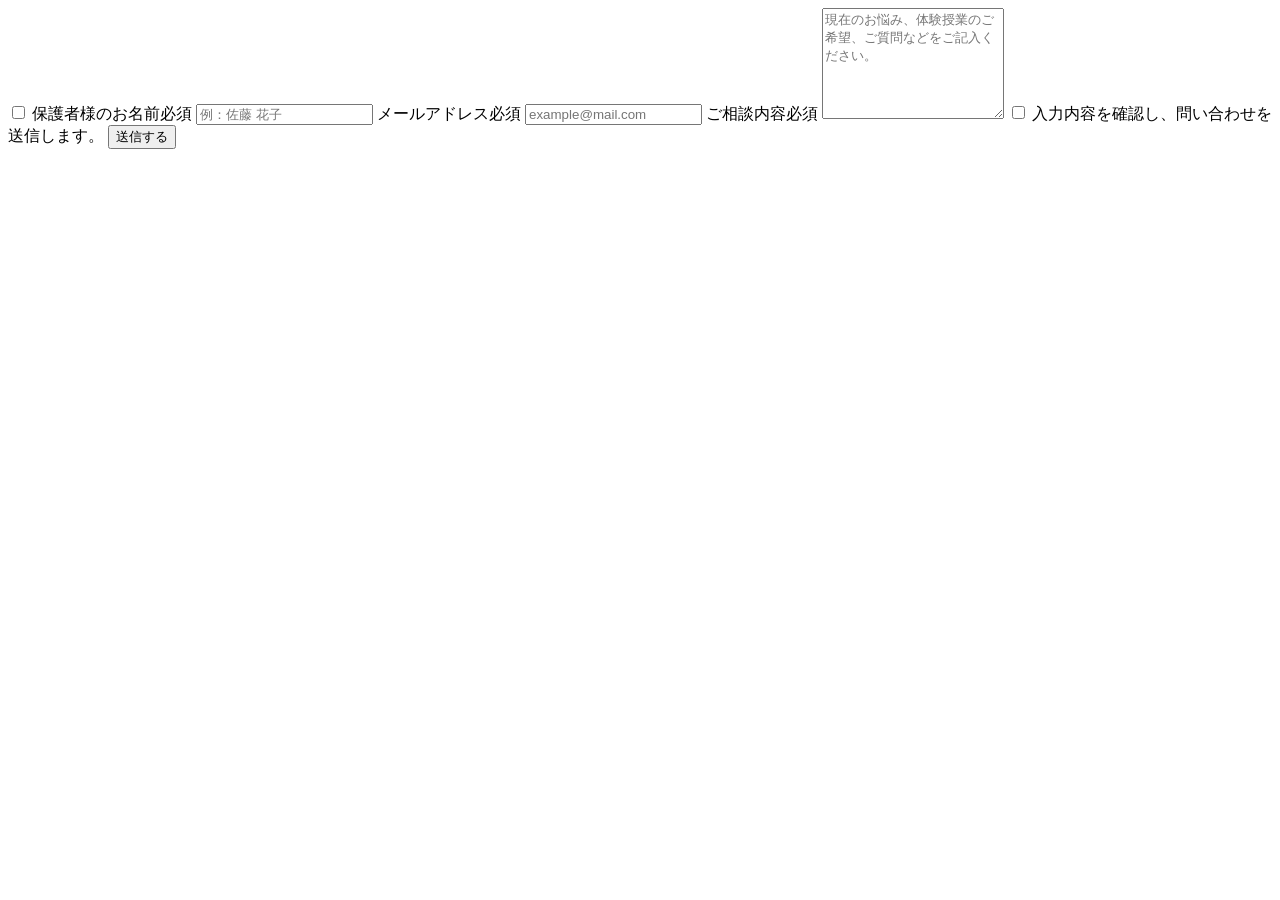
==== index.html @ a1b74bed "Add files via upload" ====
<!DOCTYPE html>
<html lang="ja">
<head>
  <meta charset="UTF-8">
  <meta name="viewport" content="width=device-width, initial-scale=1.0, viewport-fit=cover">
  <title>フォーム修正版</title>
</head>
<body>

<form id="contact-form"
      class="contact-form"
      action="https://api.web3forms.com/submit"
      method="POST"
      accept-charset="UTF-8">

  <input type="hidden"
         name="access_key"
         value="73016413-8241-427d-9954-6d50a6bc8e5d">

  <input type="hidden"
         name="subject"
         value="【佐々木家庭教師塾HP】お問い合わせがありました">

  <input type="hidden"
         name="from_name"
         value="佐々木家庭教師塾HP">

  <input type="hidden"
         name="redirect"
         value="https://chugakujuken-sasaki.github.io/thanks.html">

  <input type="checkbox"
         name="botcheck"
         class="hp-field"
         tabindex="-1"
         autocomplete="off"
         aria-hidden="true">

  <label>
    保護者様のお名前<span>必須</span>
    <input type="text"
           name="name"
           required
           autocomplete="name"
           placeholder="例：佐藤 花子">
  </label>

  <label>
    メールアドレス<span>必須</span>
    <input type="email"
           name="email"
           required
           autocomplete="email"
           placeholder="example@mail.com">
  </label>

  <label>
    ご相談内容<span>必須</span>
    <textarea name="message"
              required
              rows="7"
              placeholder="現在のお悩み、体験授業のご希望、ご質問などをご記入ください。"></textarea>
  </label>

  <label class="check">
    <input type="checkbox" required>
    入力内容を確認し、問い合わせを送信します。
  </label>

  <button type="submit" class="button button-primary">
    送信する
  </button>

  <p id="form-result"
     class="form-status"
     hidden
     aria-live="polite"></p>

</form>

</body>
</html>
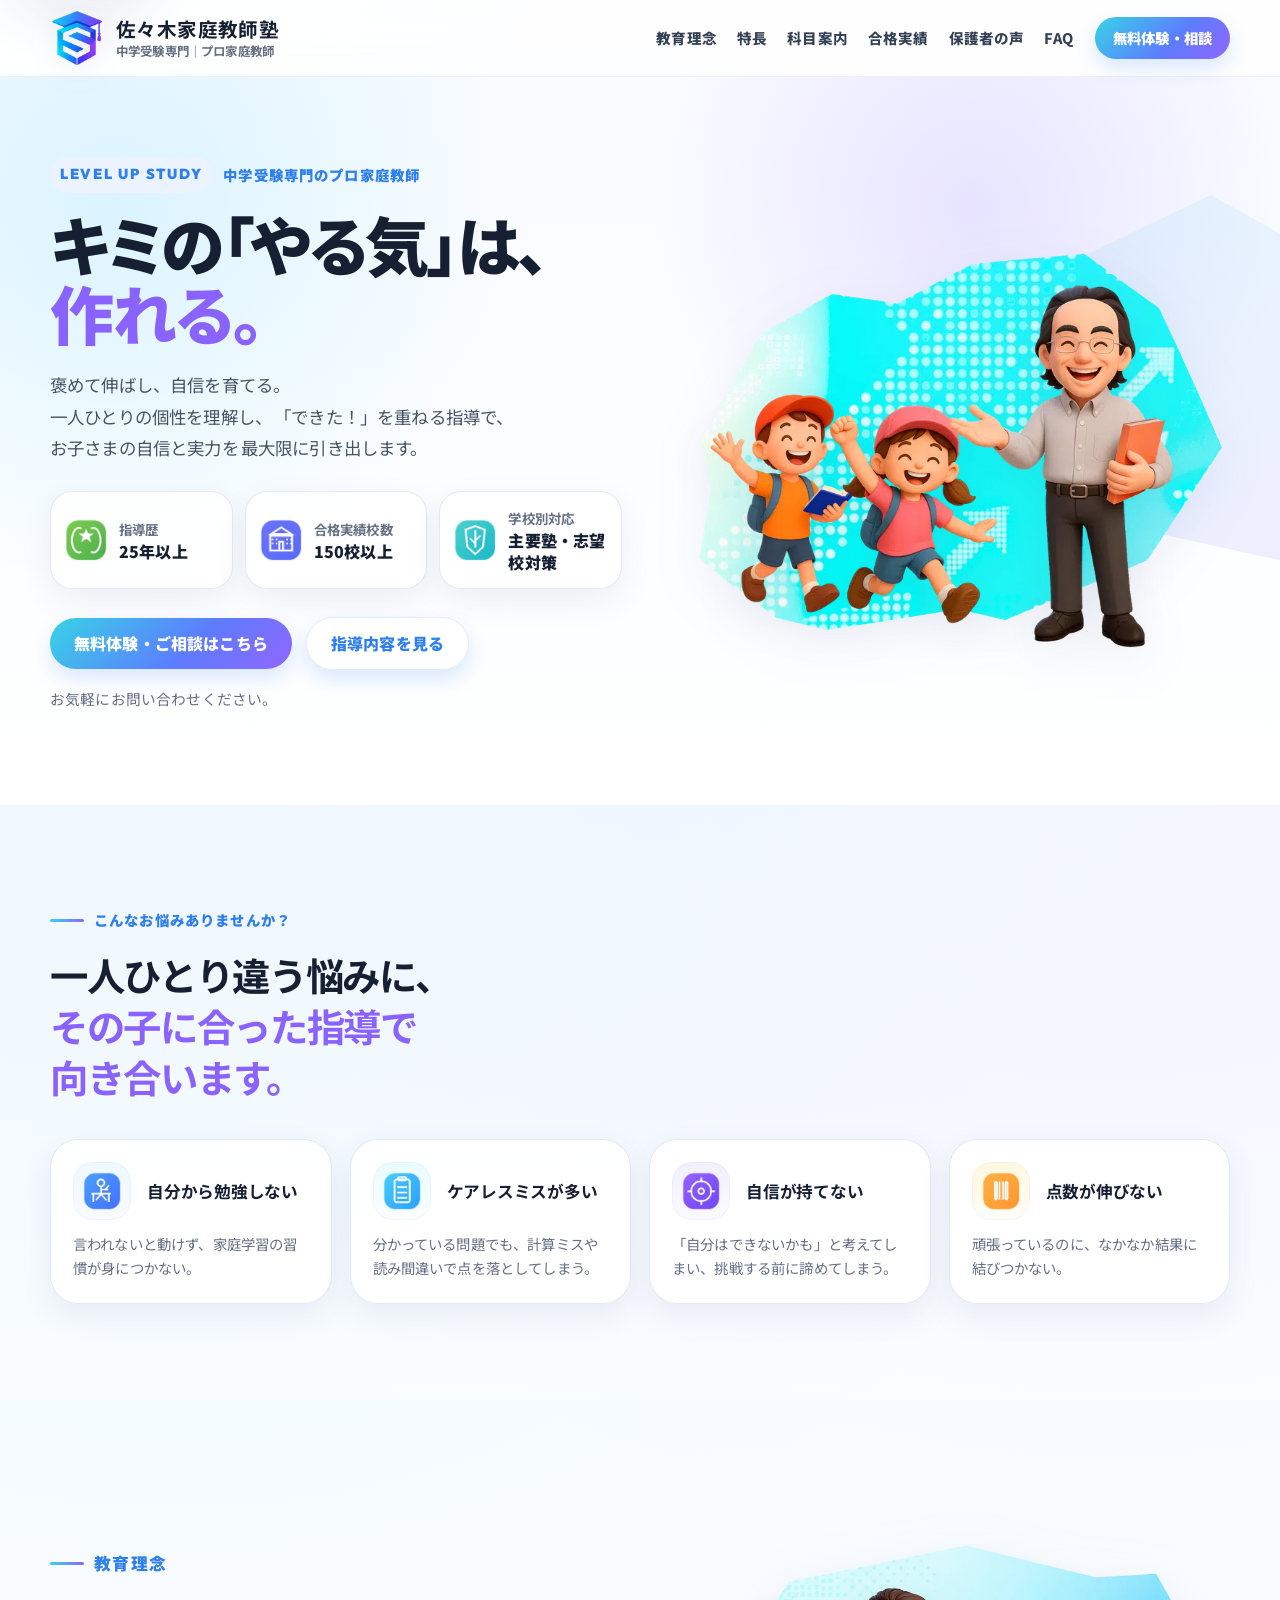
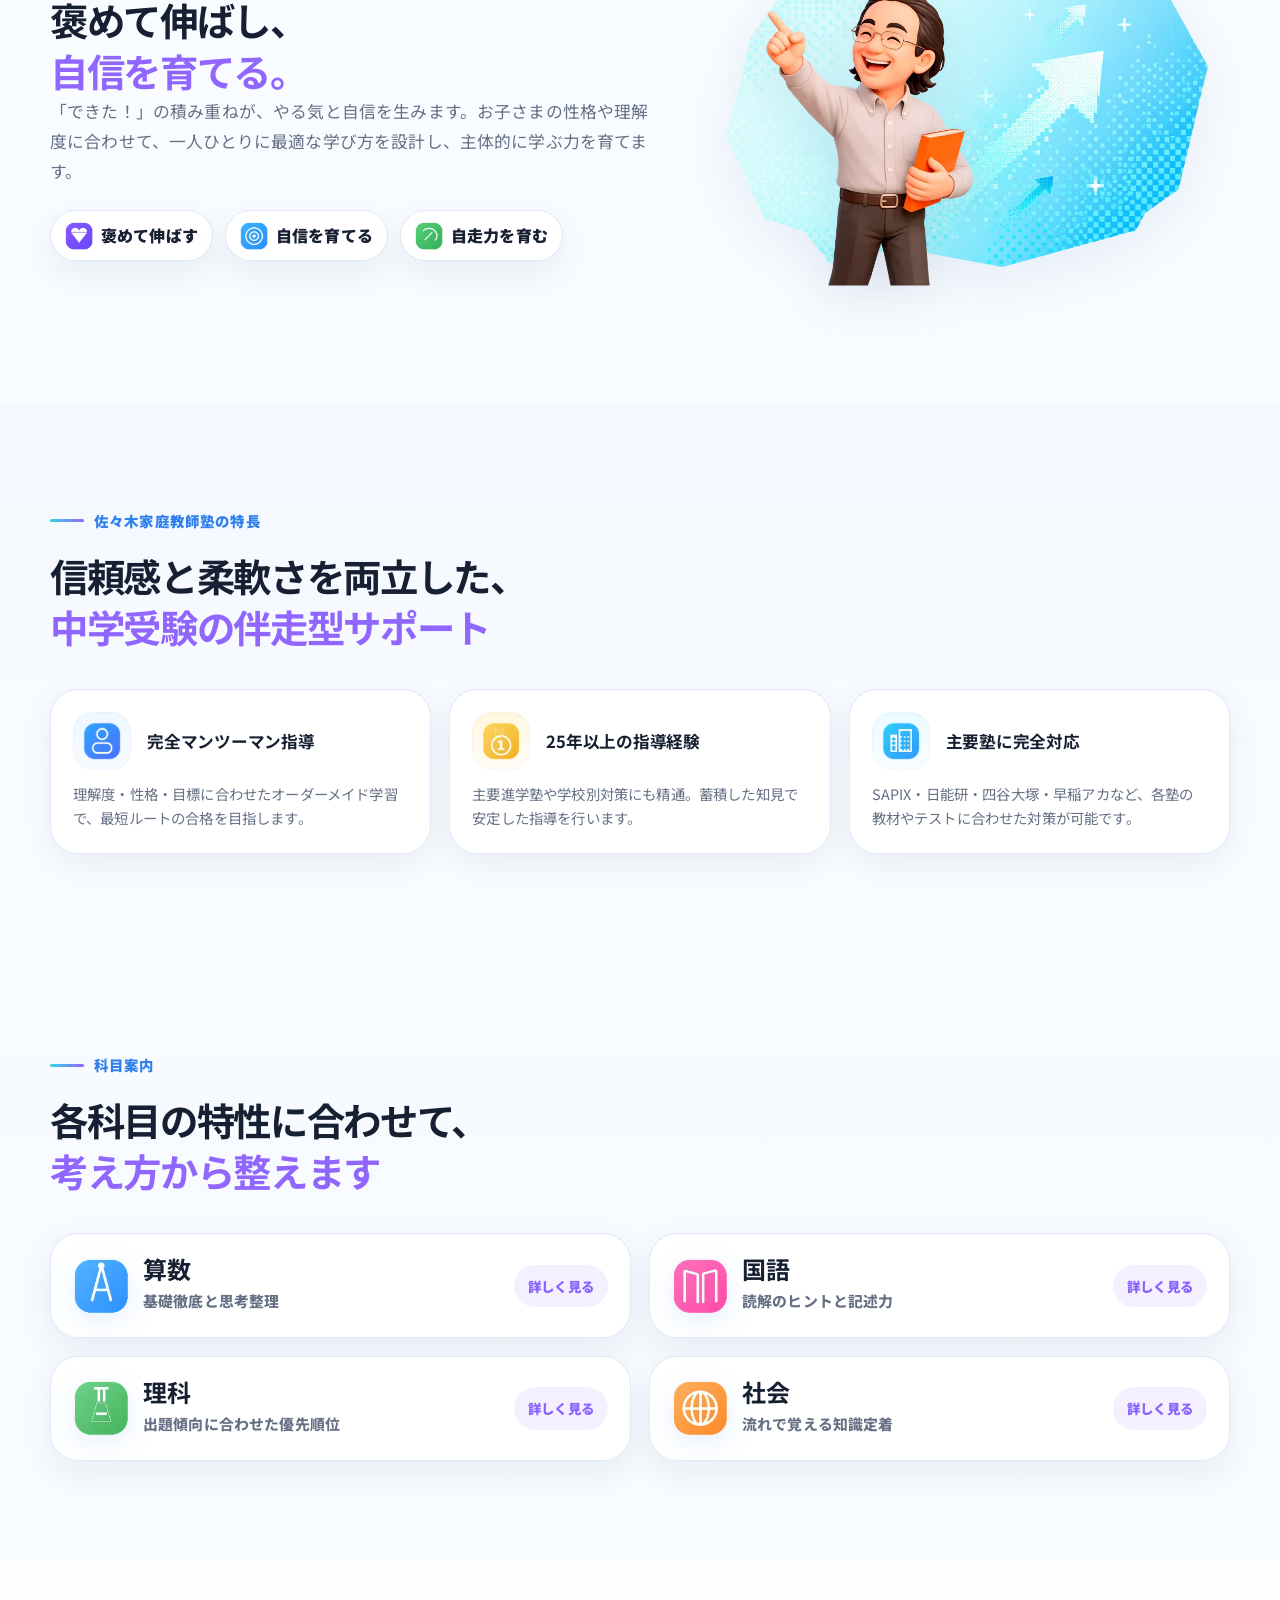
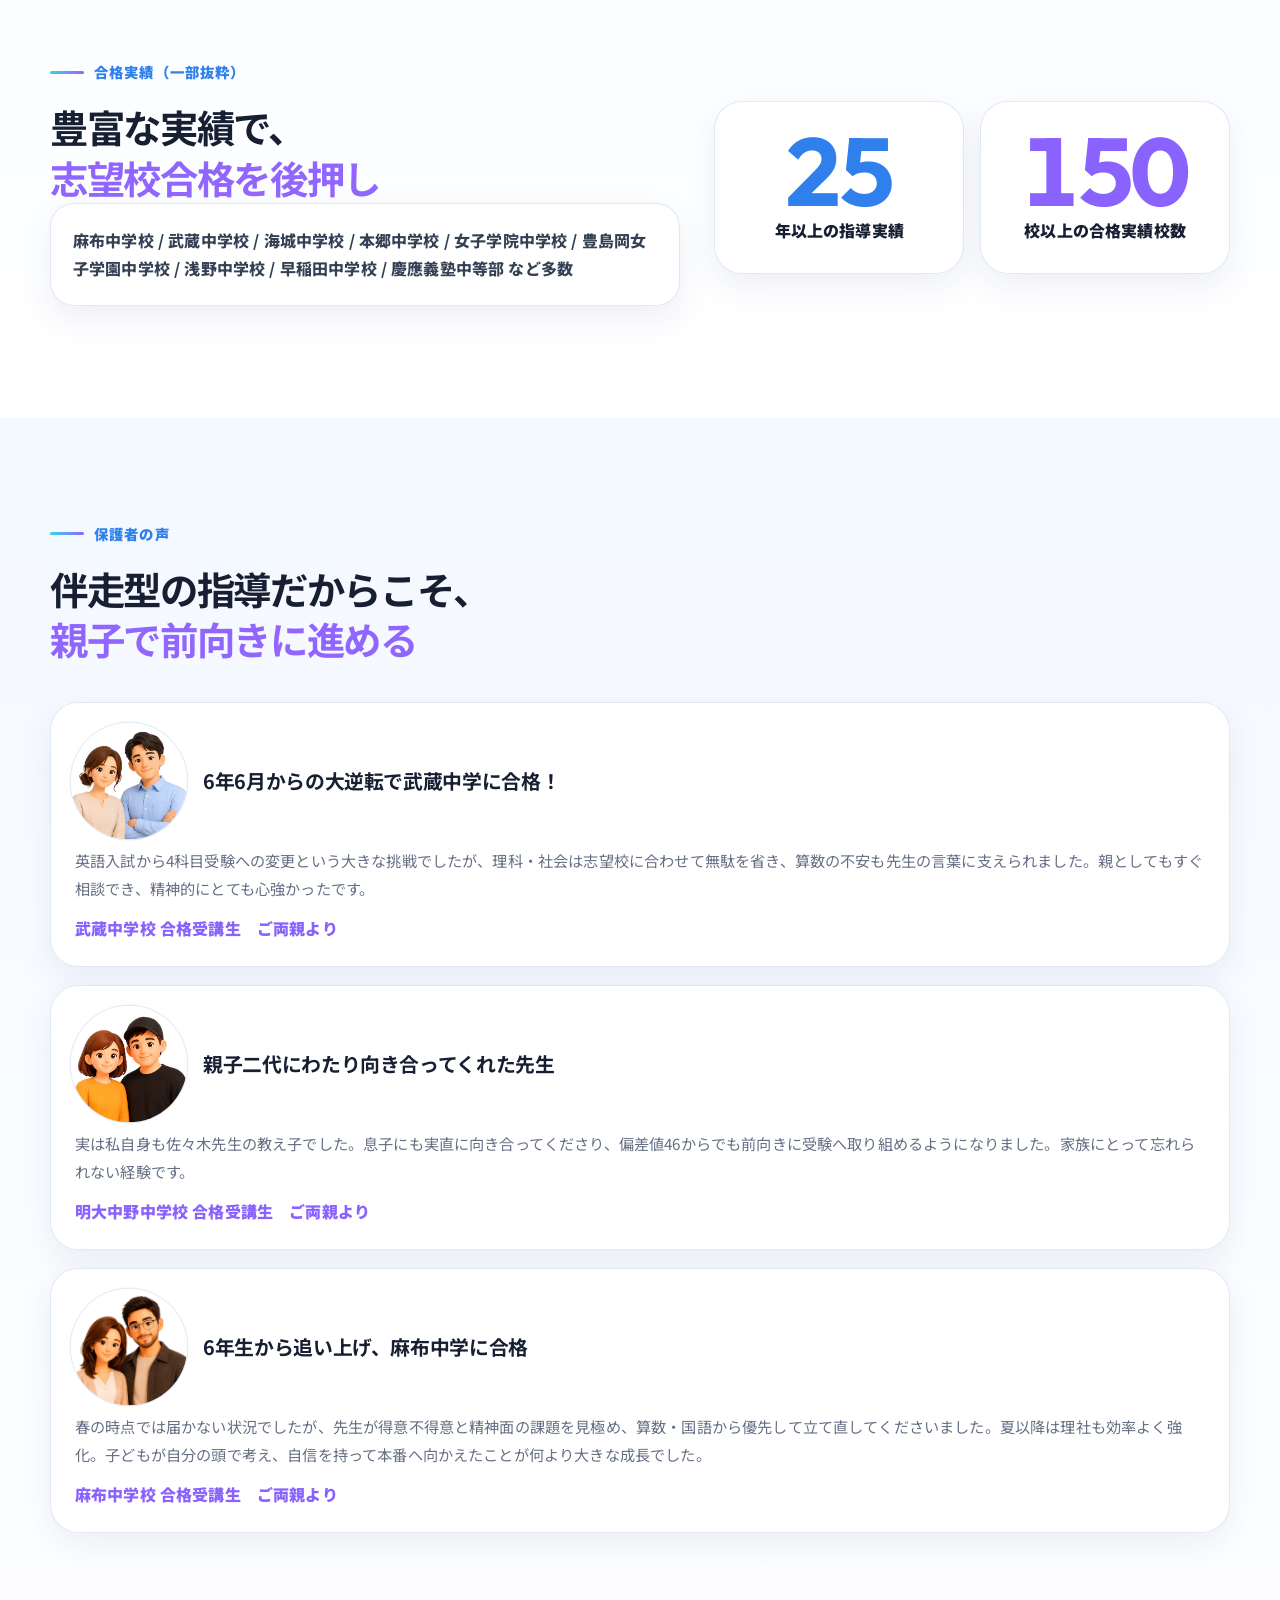
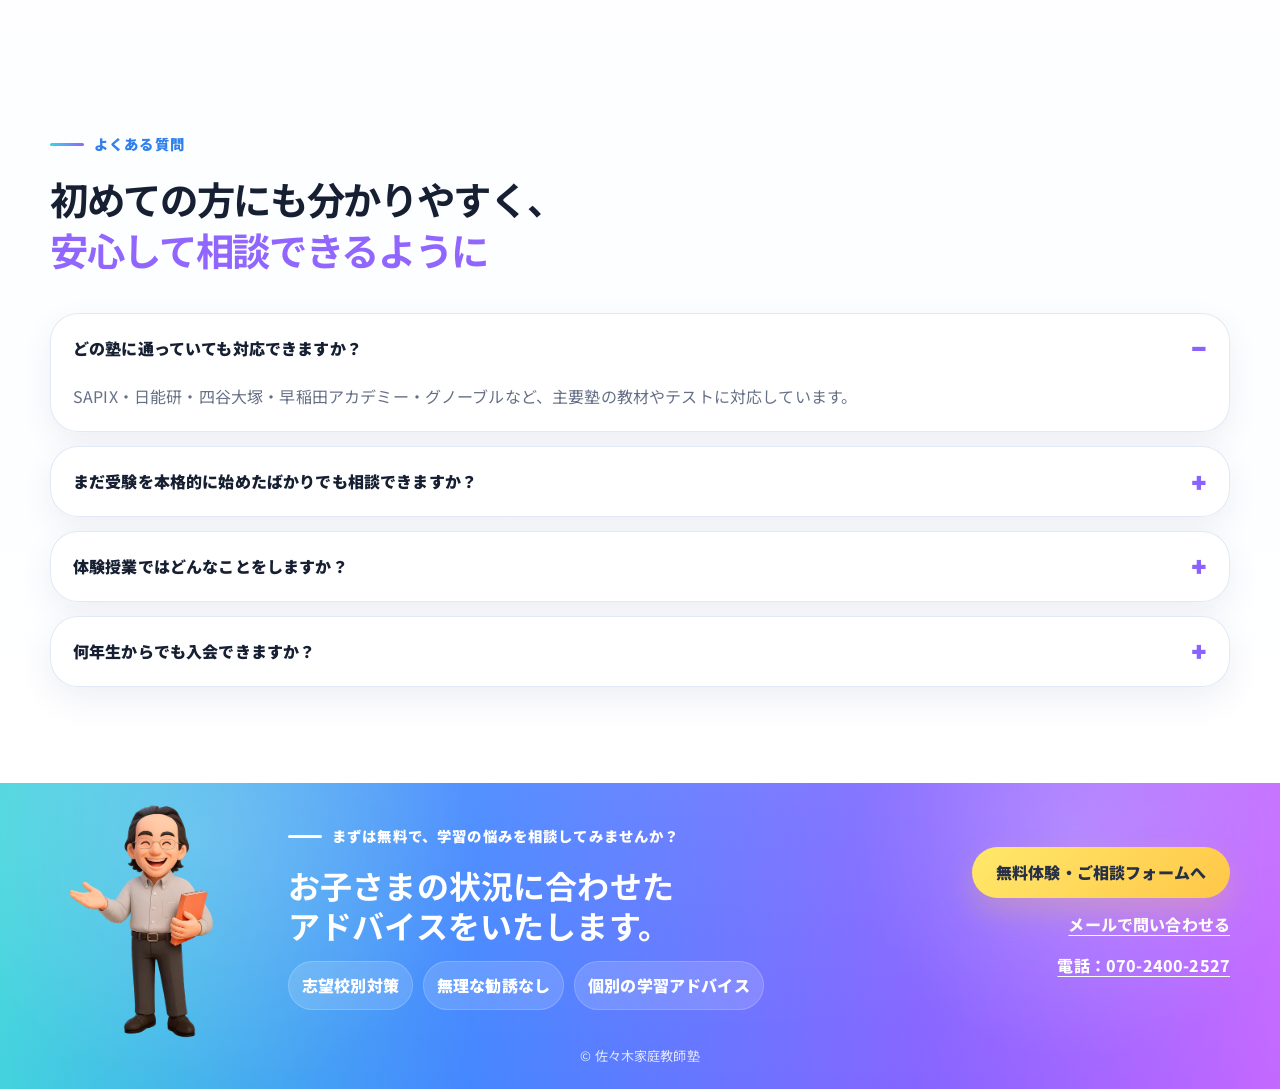
==== commit 322bd5bd: "Add files via upload" ====
--- a/index.html
+++ b/index.html
@@ -3,80 +3,195 @@
 <head>
   <meta charset="UTF-8">
   <meta name="viewport" content="width=device-width, initial-scale=1.0, viewport-fit=cover">
-  <title>フォーム修正版</title>
+  <title>佐々木家庭教師塾｜中学受験専門のプロ家庭教師</title>
+  <meta name="description" content="褒めて伸ばし、自信を育てる。中学受験専門のプロ家庭教師・佐々木家庭教師塾。SAPIX・日能研・四谷大塚・早稲アカなど主要塾に対応し、志望校合格まで伴走します。">
+  <meta name="format-detection" content="telephone=no">
+  <meta property="og:type" content="website">
+  <meta property="og:title" content="佐々木家庭教師塾｜中学受験専門のプロ家庭教師">
+  <meta property="og:description" content="褒めて伸ばし、自信を育てる。中学受験の悩みに、一人ひとりに合った指導で向き合います。">
+  <meta property="og:image" content="images/hero-people.webp">
+  <meta name="theme-color" content="#f7fbff">
+  <link rel="preconnect" href="https://fonts.googleapis.com">
+  <link rel="preconnect" href="https://fonts.gstatic.com" crossorigin>
+  <link href="https://fonts.googleapis.com/css2?family=Noto+Sans+JP:wght@400;500;700;800;900&family=Outfit:wght@500;600;700;800;900&display=swap" rel="stylesheet">
+  <link rel="icon" href="images/favicon.webp" type="image/png">
+  <link rel="apple-touch-icon" href="images/favicon.webp">
+  <link rel="stylesheet" href="css/style.css">
+  <link rel="stylesheet" href="css/contact.css">
+  <script type="application/ld+json">
+  {
+    "@context":"https://schema.org",
+    "@type":"EducationalOrganization",
+    "name":"佐々木家庭教師塾",
+    "description":"中学受験専門のプロ家庭教師。褒めて伸ばし、自信を育てる伴走型指導。",
+    "url":"https://chugakujuken-sasaki.github.io/",
+    "email":"hisaosasaki0427@gmail.com",
+    "telephone":"070-2400-2527",
+    "areaServed":"日本",
+    "educationalCredentialAwarded":"中学受験対策"
+  }
+  </script>
 </head>
 <body>
+  <a class="skip-link" href="#main">本文へスキップ</a>
+  <header class="site-header" data-header>
+    <div class="container header-inner">
+      <a href="#top" class="brand" aria-label="佐々木家庭教師塾 トップへ戻る">
+        <img src="images/logo-sasaki.webp" alt="" class="brand-mark" width="48" height="48">
+        <span class="brand-text"><strong>佐々木家庭教師塾</strong><small>中学受験専門｜プロ家庭教師</small></span>
+      </a>
+      <nav class="pc-nav" aria-label="主要メニュー">
+        <a href="#philosophy">教育理念</a><a href="#strengths">特長</a><a href="#subjects">科目案内</a><a href="#achievements">合格実績</a><a href="#voice">保護者の声</a><a href="#faq">FAQ</a>
+      </nav>
+      <a href="#" class="header-cta button button-small js-open-contact">無料体験・相談</a>
+      <button class="menu-toggle" aria-label="メニューを開く" aria-expanded="false" aria-controls="mobile-nav"><span></span><span></span><span></span></button>
+    </div>
+    <nav id="mobile-nav" class="mobile-nav" aria-label="モバイルメニュー">
+      <a href="#philosophy">教育理念</a><a href="#strengths">指導の特長</a><a href="#subjects">科目案内</a><a href="#achievements">合格実績</a><a href="#voice">保護者の声</a><a href="#faq">よくある質問</a><a href="#" class="mobile-cta js-open-contact">無料体験・ご相談</a>
+    </nav>
+  </header>
 
-<form id="contact-form"
-      class="contact-form"
-      action="https://api.web3forms.com/submit"
-      method="POST"
-      accept-charset="UTF-8">
+  <main id="main">
+    <section id="top" class="hero section" aria-labelledby="hero-title">
+      <div class="hero-bg-shape" aria-hidden="true"></div>
 
-  <input type="hidden"
-         name="access_key"
-         value="73016413-8241-427d-9954-6d50a6bc8e5d">
+      <div class="container hero-grid">
+        <div class="hero-copy reveal">
+          <p class="eyebrow"><span>LEVEL UP STUDY</span> 中学受験専門のプロ家庭教師</p>
+          <h1 id="hero-title"><span class="hero-line">キミの<span class="hero-highlight">「やる気」</span>は、</span><br><em>作れる。</em></h1>
+          <p class="hero-lead"><span class="keep-line">褒めて伸ばし、自信を育てる。</span><br><span class="keep-line">一人ひとりの個性を理解し、</span><span class="keep-line">「できた！」を重ねる指導で、</span><span class="keep-line">お子さまの自信と実力を</span><span class="keep-line">最大限に引き出します。</span></p>
+          <div class="hero-visual hero-visual-mobile reveal delay-1" aria-hidden="true">
+            <div class="visual-stage visual-stage-hero"><img src="images/hero-visual-bg.webp" alt="" class="visual-bg hero-bg" decoding="async" fetchpriority="high"><img src="images/hero-people.webp" alt="" class="visual-people hero-people" decoding="async" fetchpriority="high"></div>
+          </div>
+          <div class="hero-stats" aria-label="主な実績">
+            <div class="stat-card"><img src="images/icons/hero-history.webp" alt="" class="stat-icon-image" decoding="async" loading="lazy"><div><strong>指導歴</strong><span>25年以上</span></div></div>
+            <div class="stat-card"><img src="images/icons/hero-schools.webp" alt="" class="stat-icon-image" decoding="async" loading="lazy"><div><strong>合格実績校数</strong><span>150校以上</span></div></div>
+            <div class="stat-card"><img src="images/icons/hero-guidance.webp" alt="" class="stat-icon-image" decoding="async" loading="lazy"><div><strong>学校別対応</strong><span>主要塾・志望校対策</span></div></div>
+          </div>
+          <div class="hero-actions">
+            <a href="#" class="button button-primary js-open-contact">無料体験・ご相談はこちら</a>
+            <a href="#subjects" class="button button-ghost">指導内容を見る</a>
+          </div>
+          <p class="action-note">お気軽にお問い合わせください。</p>
+        </div>
+        <div class="hero-visual hero-visual-desktop reveal delay-1">
+          <div class="visual-stage visual-stage-hero"><img src="images/hero-visual-bg.webp" alt="" class="visual-bg hero-bg" decoding="async" fetchpriority="high"><img src="images/hero-people.webp" alt="佐々木先生と生徒たち" class="visual-people hero-people" decoding="async" fetchpriority="high"></div>
+        </div>
+      </div>
+    </section>
 
-  <input type="hidden"
-         name="subject"
-         value="【佐々木家庭教師塾HP】お問い合わせがありました">
+    <section class="concerns section section-soft" aria-labelledby="concerns-title">
+      <div class="container reveal">
+        <div class="section-heading">
+          <p class="section-label">こんなお悩みありませんか？</p>
+          <h2 id="concerns-title">
+            <span class="keep-line">一人ひとり違う悩みに、</span><br>
+            <span class="accent-text">その子に合った指導で</span><br>
+            <span class="accent-text">向き合います。</span>
+          </h2>
+        </div>
+        <div class="concerns-grid">
+          <article class="mini-card"><div class="icon-wrap blue"><img class="icon-image" src="images/icons/concern-selfstudy.webp" alt="" decoding="async" loading="lazy"></div><h3>自分から勉強しない</h3><p>言われないと動けず、家庭学習の習慣が身につかない。</p></article>
+          <article class="mini-card"><div class="icon-wrap cyan"><img class="icon-image" src="images/icons/concern-careless.webp" alt="" decoding="async" loading="lazy"></div><h3>ケアレスミスが多い</h3><p>分かっている問題でも、計算ミスや読み間違いで点を落としてしまう。</p></article>
+          <article class="mini-card"><div class="icon-wrap purple"><img class="icon-image" src="images/icons/concern-confidence.webp" alt="" decoding="async" loading="lazy"></div><h3>自信が持てない</h3><p>「自分はできないかも」と考えてしまい、挑戦する前に諦めてしまう。</p></article>
+          <article class="mini-card"><div class="icon-wrap orange"><img class="icon-image" src="images/icons/concern-score.webp" alt="" decoding="async" loading="lazy"></div><h3>点数が伸びない</h3><p>頑張っているのに、なかなか結果に結びつかない。</p></article>
+        </div>
+      </div>
+    </section>
 
-  <input type="hidden"
-         name="from_name"
-         value="佐々木家庭教師塾HP">
+    <section id="philosophy" class="philosophy section" aria-labelledby="philosophy-title">
 
-  <input type="hidden"
-         name="redirect"
-         value="https://chugakujuken-sasaki.github.io/thanks.html">
+      <div class="container philosophy-grid">
+        <div class="philosophy-copy reveal">
+          <p class="section-label">教育理念</p>
+          <h2 id="philosophy-title">褒めて伸ばし、<br><span>自信を育てる。</span></h2>
+          <p>「できた！」の積み重ねが、やる気と自信を生みます。お子さまの性格や理解度に合わせて、一人ひとりに最適な学び方を設計し、主体的に学ぶ力を育てます。</p>
+          <div class="feature-pills"><span class="pill"><img class="pill-icon" src="images/icons/pill-praise.webp" alt="" decoding="async" loading="lazy">褒めて伸ばす</span><span class="pill"><img class="pill-icon" src="images/icons/pill-confidence.webp" alt="" decoding="async" loading="lazy">自信を育てる</span><span class="pill"><img class="pill-icon" src="images/icons/pill-selfdrive.webp" alt="" decoding="async" loading="lazy">自走力を育む</span></div>
+        </div>
+        <div class="philosophy-visual reveal delay-1"><div class="visual-stage visual-stage-philosophy"><img src="images/philosophy-bg.webp" alt="" class="visual-bg philosophy-bg" decoding="async" loading="lazy"><img src="images/philosophy-people.webp" alt="佐々木先生のイラスト" class="visual-people philosophy-people" decoding="async" loading="lazy"></div></div>
+      </div>
+    </section>
 
-  <input type="checkbox"
-         name="botcheck"
-         class="hp-field"
-         tabindex="-1"
-         autocomplete="off"
-         aria-hidden="true">
+    <section id="strengths" class="strengths section section-soft" aria-labelledby="strengths-title">
+      <div class="container reveal">
+        <div class="section-heading"><p class="section-label">佐々木家庭教師塾の特長</p><h2 id="strengths-title">信頼感と柔軟さを<br class="sp-br">両立した、<br><span>中学受験の伴走型サポート</span></h2></div>
+        <div class="strength-grid">
+          <article class="strength-card"><div class="icon-wrap blue"><img class="icon-image" src="images/icons/strength-onetoone.webp" alt="" decoding="async" loading="lazy"></div><h3>完全マンツーマン指導</h3><p>理解度・性格・目標に合わせたオーダーメイド学習で、最短ルートの合格を目指します。</p></article>
+          <article class="strength-card"><div class="icon-wrap gold"><img class="icon-image" src="images/icons/strength-experience.webp" alt="" decoding="async" loading="lazy"></div><h3>25年以上の指導経験</h3><p>主要進学塾や学校別対策にも精通。蓄積した知見で安定した指導を行います。</p></article>
+          <article class="strength-card"><div class="icon-wrap cyan"><img class="icon-image" src="images/icons/strength-juku.webp" alt="" decoding="async" loading="lazy"></div><h3>主要塾に完全対応</h3><p>SAPIX・日能研・四谷大塚・早稲アカなど、各塾の教材やテストに合わせた対策が可能です。</p></article>
+        </div>
+      </div>
+    </section>
 
-  <label>
-    保護者様のお名前<span>必須</span>
-    <input type="text"
-           name="name"
-           required
-           autocomplete="name"
-           placeholder="例：佐藤 花子">
-  </label>
+    <section id="subjects" class="subjects section" aria-labelledby="subjects-title">
+      <div class="container reveal">
+        <div class="section-heading"><p class="section-label">科目案内</p><h2 id="subjects-title">各科目の特性に合わせて、<br><span>考え方から整えます</span></h2></div>
+        <div class="subject-accordion-grid">
+          <details class="subject-detail subject-math"><summary><span class="subject-summary-main"><img class="subject-icon" src="images/icons/subject-math.webp" alt="" decoding="async" loading="lazy"><span><strong>算数</strong><em>基礎徹底と思考整理</em></span></span><span class="detail-button" data-closed="詳しく見る" data-open="閉じる"></span></summary><div class="subject-detail-body"><p>算数は「基礎の徹底と積み重ね」が合格への土台です。計算・図形・速さ・割合・規則性など、生徒ごとの抜けを見極め、理解しやすい考え方に整理して指導します。</p><ul><li>難問に急がず、まず基礎を確実に定着</li><li>公式暗記ではなく、何を問われているかを読み取る力を育成</li><li>5年生のうちに応用問題でつまずかない土台を作る</li><li>得意な生徒は先取りし、6年生で他科目に時間を回せる状態へ</li></ul></div></details>
+          <details class="subject-detail subject-japanese"><summary><span class="subject-summary-main"><img class="subject-icon" src="images/icons/subject-japanese.webp" alt="" decoding="async" loading="lazy"><span><strong>国語</strong><em>読解のヒントと記述力</em></span></span><span class="detail-button" data-closed="詳しく見る" data-open="閉じる"></span></summary><div class="subject-detail-body"><p>国語は志望校によって、記述・選択肢・論説文・物語文の比重が大きく異なります。読み取る順番や設問の狙いを整理し、生徒が“自力で読める”状態を目指します。</p><ul><li>文章を難しく感じる生徒には、読み方のヒントを段階的に提示</li><li>記述が苦手な生徒には、要点の取り方と書き方の型を反復</li><li>得意な生徒はヒントを減らし、より難しい問題へ挑戦</li><li>5年生のうちから志望校別の傾向を意識して学習</li></ul></div></details>
+          <details class="subject-detail subject-science"><summary><span class="subject-summary-main"><img class="subject-icon" src="images/icons/subject-science.webp" alt="" decoding="async" loading="lazy"><span><strong>理科</strong><em>出題傾向に合わせた優先順位</em></span></span><span class="detail-button" data-closed="詳しく見る" data-open="閉じる"></span></summary><div class="subject-detail-body"><p>理科は学校ごとの出題傾向が大きい科目です。植物・化学計算・物理・天体など、苦手になりやすい単元を見極め、優先順位をつけて効率よく仕上げます。</p><ul><li>基礎知識を定着させた上で、図表や実験問題に対応</li><li>物理・化学の計算問題も、手順を整理して反復</li><li>志望校の頻出単元から逆算して学習計画を調整</li></ul></div></details>
+          <details class="subject-detail subject-social"><summary><span class="subject-summary-main"><img class="subject-icon" src="images/icons/subject-social.webp" alt="" decoding="async" loading="lazy"><span><strong>社会</strong><em>流れで覚える知識定着</em></span></span><span class="detail-button" data-closed="詳しく見る" data-open="閉じる"></span></summary><div class="subject-detail-body"><p>社会は短期間でも伸ばしやすい一方、単なる暗記では安定しません。歴史・地理・公民を流れで理解し、資料や記述問題にも対応できる力を育てます。</p><ul><li>歴史は人物・出来事・原因と結果をつなげて理解</li><li>地理は地形・気候・産業・資料読み取りを重点的に整理</li><li>説明形式の記述は、型を身につけて安定した得点へ</li></ul></div></details>
+        </div>
+      </div>
+    </section>
 
-  <label>
-    メールアドレス<span>必須</span>
-    <input type="email"
-           name="email"
-           required
-           autocomplete="email"
-           placeholder="example@mail.com">
-  </label>
+    <section id="achievements" class="achievements section" aria-labelledby="achievements-title">
+      <div class="container reveal"><div class="achievement-wrap"><div class="achievement-copy"><p class="section-label">合格実績（一部抜粋）</p><h2 id="achievements-title">豊富な実績で、<br><span>志望校合格を後押し</span></h2><p class="school-list">麻布中学校 / 武蔵中学校 / 海城中学校 / 本郷中学校 / 女子学院中学校 / 豊島岡女子学園中学校 / 浅野中学校 / 早稲田中学校 / 慶應義塾中等部 など多数</p></div><div class="achievement-stats"><div class="big-stat"><strong data-counter="25">25</strong><span>年以上の指導実績</span></div><div class="big-stat accent"><strong data-counter="150">150</strong><span>校以上の合格実績校数</span></div></div></div></div>
+    </section>
 
-  <label>
-    ご相談内容<span>必須</span>
-    <textarea name="message"
-              required
-              rows="7"
-              placeholder="現在のお悩み、体験授業のご希望、ご質問などをご記入ください。"></textarea>
-  </label>
+    <section id="voice" class="testimonials section section-soft" aria-labelledby="voice-title">
+      <div class="container reveal">
+        <div class="section-heading"><p class="section-label">保護者の声</p><h2 id="voice-title">伴走型の指導だからこそ、<br><span>親子で前向きに進める</span></h2></div>
+        <div class="testimonial-list">
+          <article class="testimonial-card"><img src="images/sasaki_ryoushin-1.webp" alt="保護者コメントイメージ" class="testimonial-image" decoding="async" loading="lazy"><div class="testimonial-body"><h3>6年6月からの大逆転で<br class="sp-br">武蔵中学に合格！</h3><p>英語入試から4科目受験への変更という大きな挑戦でしたが、理科・社会は志望校に合わせて無駄を省き、算数の不安も先生の言葉に支えられました。親としてもすぐ相談でき、精神的にとても心強かったです。</p><span class="testimonial-label">武蔵中学校 合格受講生　ご両親より</span></div></article>
+          <article class="testimonial-card"><img src="images/sasaki_ryoushin-2.webp" alt="保護者コメントイメージ" class="testimonial-image" decoding="async" loading="lazy"><div class="testimonial-body"><h3>親子二代にわたり<br class="sp-br">向き合ってくれた先生</h3><p>実は私自身も佐々木先生の教え子でした。息子にも実直に向き合ってくださり、偏差値46からでも前向きに受験へ取り組めるようになりました。家族にとって忘れられない経験です。</p><span class="testimonial-label">明大中野中学校 合格受講生　ご両親より</span></div></article>
+          <article class="testimonial-card"><img src="images/sasaki_ryoushin-3.webp" alt="保護者コメントイメージ" class="testimonial-image" decoding="async" loading="lazy"><div class="testimonial-body"><h3>6年生から追い上げ、<br class="sp-br">麻布中学に合格</h3><p>春の時点では届かない状況でしたが、先生が得意不得意と精神面の課題を見極め、算数・国語から優先して立て直してくださいました。夏以降は理社も効率よく強化。子どもが自分の頭で考え、自信を持って本番へ向かえたことが何より大きな成長でした。</p><span class="testimonial-label">麻布中学校 合格受講生　ご両親より</span></div></article>
+        </div>
+      </div>
+    </section>
 
-  <label class="check">
-    <input type="checkbox" required>
-    入力内容を確認し、問い合わせを送信します。
-  </label>
+    <section id="faq" class="faq section" aria-labelledby="faq-title">
+      <div class="container reveal"><div class="section-heading"><p class="section-label">よくある質問</p><h2 id="faq-title">初めての方にも<br class="sp-br">分かりやすく、<br><span>安心して相談できるように</span></h2></div><div class="faq-list"><details open><summary>どの塾に通っていても対応できますか？</summary><p>SAPIX・日能研・四谷大塚・早稲田アカデミー・グノーブルなど、主要塾の教材やテストに対応しています。</p></details><details><summary>まだ受験を本格的に始めたばかりでも相談できますか？</summary><p>もちろんです。学年や現在地に合わせて、今必要なことから一緒に整理します。5年生以前のご相談も歓迎です。</p></details><details><summary>体験授業ではどんなことをしますか？</summary><p>現状のヒアリング、つまずきの確認、指導方針のご提案を行います。無理な勧誘は一切ありません。</p></details><details><summary>何年生からでも入会できますか？</summary><p>はい、何年生からでもご相談いただけます。4・5年生からの土台作りはもちろん、6年生からの志望校対策や苦手科目の立て直しも、お子さまの状況に合わせて対応します。</p></details></div></div>
+    </section>
+  </main>
 
-  <button type="submit" class="button button-primary">
-    送信する
-  </button>
+  <footer id="cta" class="cta-footer">
 
-  <p id="form-result"
-     class="form-status"
-     hidden
-     aria-live="polite"></p>
+    <div class="container cta-inner"><div class="cta-illustration" aria-hidden="true"><img src="images/sasaki_teacher-1.webp" alt="" decoding="async" loading="lazy"></div><div class="cta-copy"><p class="section-label white">まずは無料で、<br class="sp-br">学習の悩みを相談してみませんか？</p><h2>お子さまの状況に合わせた<br>アドバイスをいたします。</h2><div class="cta-tags"><span>志望校別対策</span><span>無理な勧誘なし</span><span>個別の学習アドバイス</span></div></div><div class="cta-actions"><a href="#" class="button button-yellow js-open-contact">無料体験・ご相談フォームへ</a><a href="mailto:hisaosasaki0427@gmail.com" class="text-link">メールで問い合わせる</a><a href="tel:07024002527" class="text-link">電話：070-2400-2527</a></div></div>
+    <p class="copyright">© 佐々木家庭教師塾</p>
+  </footer>
+  
 
-</form>
+  <div class="contact-modal" id="contact-modal" hidden aria-hidden="true">
+    <div class="contact-modal__backdrop js-close-contact"></div>
+    <div class="contact-modal__dialog" role="dialog" aria-modal="true" aria-labelledby="modal-form-title">
+      <button type="button" class="contact-modal__close js-close-contact" aria-label="閉じる">×</button>
+      <section class="form-card modal-form-card" aria-labelledby="modal-form-title">
+        <h2 id="modal-form-title">無料体験・ご相談</h2>
+        <form id="contact-form" class="contact-form" action="https://api.web3forms.com/submit" method="POST">
+          <input type="hidden" name="access_key" value="73016413-8241-427d-9954-6d50a6bc8e5d">
+          <input type="hidden" name="subject" value="【佐々木家庭教師塾HP】無料体験・ご相談フォームからのお問い合わせ">
+          <input type="hidden" name="from_name" value="佐々木家庭教師塾HP">
+          <input type="hidden" name="redirect" value="https://chugakujuken-sasaki.github.io/thanks.html">
+          <input type="checkbox" name="botcheck" class="hp-field" tabindex="-1" autocomplete="off" aria-hidden="true">
 
+          <label>保護者様のお名前<span>必須</span>
+            <input type="text" name="name" required autocomplete="name" placeholder="例：佐藤 花子">
+          </label>
+          <label>メールアドレス<span>必須</span>
+            <input type="email" name="email" required autocomplete="email" placeholder="example@mail.com">
+          </label>
+          <label>ご相談内容<span>必須</span>
+            <textarea name="message" required rows="7" placeholder="現在のお悩み、体験授業のご希望、ご質問などをご記入ください。"></textarea>
+          </label>
+          <label class="check"><input type="checkbox" required> 入力内容を確認し、問い合わせを送信します。</label>
+          <button type="submit" class="button button-primary">送信する</button>
+          <p id="form-result" class="form-status" hidden aria-live="polite"></p>
+        </form>
+      </section>
+    </div>
+  </div>
+
+  <script src="js/script.js"></script>
 </body>
 </html>
--- a/css/style.css
+++ b/css/style.css
@@ -0,0 +1,1447 @@
+:root{--bg:#fbfdff;--soft:#f2f7ff;--card:#fff;--text:#172033;--muted:#667085;--line:#e4ebf7;--blue:#2f80ed;--sky:#6ed7ff;--cyan:#22c7c9;--purple:#8a63ff;--orange:#ffb44d;--yellow:#ffe36d;--green:#46d39a;--shadow:0 20px 55px rgba(48,65,120,.12);--shadow-soft:0 12px 32px rgba(48,65,120,.08);--radius:28px;--container:1180px}*{box-sizing:border-box}html{scroll-behavior:smooth}body{margin:0;background:linear-gradient(180deg,#fbfdff 0%,#f7fbff 48%,#fff 100%);color:var(--text);font-family:"Noto Sans JP",system-ui,-apple-system,BlinkMacSystemFont,"Segoe UI",sans-serif;line-height:1.8;letter-spacing:.01em}img{max-width:100%;height:auto}a{color:inherit;text-decoration:none}p,h1,h2,h3{margin-top:0}p{color:var(--muted)}.container{width:min(calc(100% - 40px),var(--container));margin-inline:auto}.section{padding:96px 0;position:relative}.section-soft{background:linear-gradient(180deg,rgba(242,247,255,.72),rgba(255,255,255,.4))}.skip-link{position:absolute;left:12px;top:-60px;z-index:1000;background:#fff;padding:10px 14px;border-radius:12px;box-shadow:var(--shadow)}.skip-link:focus{top:12px}.site-header{position:sticky;top:0;z-index:100;background:rgba(255,255,255,.82);backdrop-filter:blur(18px);border-bottom:1px solid rgba(228,235,247,.75)}.header-inner{min-height:76px;display:flex;align-items:center;gap:22px}.brand{display:flex;align-items:center;gap:12px;min-width:245px}.brand-mark{width:48px;height:48px;filter:drop-shadow(0 8px 15px rgba(47,128,237,.16))}.brand-text{display:grid;line-height:1.25}.brand-text strong{font-size:1.22rem;letter-spacing:.02em}.brand-text small{margin-top:3px;color:var(--muted);font-size:.78rem;font-weight:700}.pc-nav{display:flex;align-items:center;gap:20px;margin-left:auto;color:#344054;font-size:.91rem;font-weight:800}.pc-nav a{position:relative;padding:8px 0}.pc-nav a:after{content:"";position:absolute;left:0;right:100%;bottom:2px;height:3px;border-radius:99px;background:linear-gradient(90deg,var(--blue),var(--purple));transition:right .25s ease}.pc-nav a:hover:after{right:0}.button{display:inline-flex;align-items:center;justify-content:center;gap:.5em;border:0;border-radius:999px;padding:15px 24px;background:linear-gradient(135deg,var(--blue),var(--purple));color:#fff;font-weight:900;box-shadow:0 14px 30px rgba(47,128,237,.25);transition:transform .2s ease,box-shadow .2s ease,filter .2s ease;cursor:pointer;line-height:1.35}.button:hover{transform:translateY(-2px);box-shadow:0 18px 38px rgba(47,128,237,.32);filter:saturate(1.08)}.button-small{padding:11px 18px;font-size:.9rem}.button-yellow{background:linear-gradient(135deg,#fff176,var(--yellow));color:#273047;box-shadow:0 14px 30px rgba(255,227,109,.28)}.button-ghost{background:#fff;color:var(--blue);border:1px solid var(--line);box-shadow:var(--shadow-soft)}.menu-toggle{display:none}.mobile-nav{display:none}.eyebrow,.section-label{display:inline-flex;align-items:center;gap:10px;margin-bottom:16px;color:var(--blue);font-size:.9rem;font-weight:900;letter-spacing:.08em}.eyebrow span{font-family:"Outfit",sans-serif;background:#eaf3ff;color:var(--blue);border-radius:999px;padding:5px 10px;letter-spacing:.12em}.section-label:before{content:"";width:34px;height:3px;border-radius:999px;background:linear-gradient(90deg,var(--blue),var(--purple))}.section-label.white{color:#fff}.section-label.white:before{background:#fff}.section-heading{max-width:850px;margin-bottom:38px}.section-heading h2,.philosophy-copy h2,.achievement-copy h2{font-size:clamp(2rem,3vw,3.35rem);line-height:1.32;letter-spacing:-.035em;margin-bottom:0}.section-heading span,.philosophy-copy h2 span,.achievement-copy h2 span,.contact-intro h1 span{color:var(--purple)}.hero{overflow:hidden;padding:80px 0 92px}.hero-bg-shape{position:absolute;inset:0;background:radial-gradient(circle at 9% 18%,rgba(110,215,255,.28),transparent 30%),radial-gradient(circle at 80% 18%,rgba(138,99,255,.18),transparent 28%),linear-gradient(180deg,#f7fbff 0%,#fff 100%);z-index:-2}.hero:after{content:"";position:absolute;right:-120px;top:130px;width:360px;height:360px;background:linear-gradient(135deg,rgba(255,228,109,.34),rgba(110,215,255,.22));clip-path:polygon(46% 0,100% 30%,82% 100%,9% 84%,0 22%);z-index:-1}.hero-grid{display:grid;grid-template-columns:minmax(0,1.04fr) minmax(420px,.96fr);gap:46px;align-items:center}.hero-copy h1{font-size:clamp(2.7rem,5vw,5.1rem);line-height:1.06;letter-spacing:-.065em;margin-bottom:22px;font-weight:900}.hero-copy h1 em{font-style:normal;color:var(--purple);font-weight:900}.hero-line{display:inline-block;white-space:nowrap}.hero-highlight{position:relative;z-index:1}.hero-highlight:after{content:"";position:absolute;left:-.1em;right:-.1em;bottom:.05em;height:.34em;background:rgba(255,227,109,.78);border-radius:999px;z-index:-1}.hero-lead{max-width:660px;font-size:1.09rem;color:#475467}.hero-stats{display:grid;grid-template-columns:repeat(3,minmax(0,1fr));gap:12px;margin:28px 0}.stat-card{display:flex;align-items:center;gap:12px;padding:14px;border:1px solid var(--line);border-radius:22px;background:rgba(255,255,255,.82);box-shadow:var(--shadow-soft)}.stat-icon-image{width:42px;height:42px;flex:0 0 42px}.stat-card strong{display:block;font-size:.84rem;color:#667085}.stat-card span{display:block;font-weight:900;line-height:1.35}.hero-actions{display:flex;flex-wrap:wrap;gap:14px;align-items:center}.action-note{margin:12px 0 0;font-size:.92rem}.visual-stage{position:relative;width:100%;isolation:isolate}.visual-bg,.visual-people{display:block;width:100%;height:auto}.visual-bg{position:relative;z-index:1}.visual-people{position:absolute;inset:0;z-index:2}.visual-stage-hero{max-width:720px;margin-inline:auto}.hero-visual{position:relative}.hero-visual-mobile{display:none}.visual-badge{position:absolute;z-index:4;background:#fff;border:1px solid var(--line);border-radius:999px;padding:9px 15px;font-weight:900;box-shadow:var(--shadow-soft);font-size:.9rem}.badge-1{left:8%;top:10%;color:var(--blue)}.badge-2{right:9%;top:17%;color:var(--purple)}.badge-3{right:20%;bottom:9%;color:#15936a}.concerns-grid,.strength-grid{display:grid;grid-template-columns:repeat(4,minmax(0,1fr));gap:18px}.strength-grid{grid-template-columns:repeat(3,minmax(0,1fr))}.mini-card,.strength-card,.subject-detail,.testimonial-card,.faq-list details,.form-card,.contact-note{background:rgba(255,255,255,.92);border:1px solid var(--line);border-radius:var(--radius);box-shadow:var(--shadow-soft)}.mini-card,.strength-card{padding:24px;transition:transform .25s ease,box-shadow .25s ease}.mini-card:hover,.strength-card:hover,.subject-detail:hover{transform:translateY(-4px);box-shadow:var(--shadow)}.mini-card h3,.strength-card h3{font-size:1.15rem;margin-bottom:10px}.mini-card p,.strength-card p{margin-bottom:0}.icon-wrap{width:62px;height:62px;border-radius:22px;display:grid;place-items:center;margin-bottom:18px}.icon-wrap.blue{background:#eaf3ff}.icon-wrap.cyan{background:#e8fbfb}.icon-wrap.purple{background:#f2efff}.icon-wrap.orange,.icon-wrap.gold{background:#fff5db}.icon-image{width:42px;height:42px;object-fit:contain}.featured{outline:3px solid rgba(255,227,109,.52)}.philosophy-grid{display:grid;grid-template-columns:1fr .88fr;gap:54px;align-items:center}.philosophy-copy>p{font-size:1.05rem}.feature-pills{display:flex;flex-wrap:wrap;gap:12px;margin-top:24px}.pill{display:inline-flex;align-items:center;gap:8px;padding:10px 14px;background:#fff;border:1px solid var(--line);border-radius:999px;font-weight:900;box-shadow:var(--shadow-soft)}.pill-icon{width:28px;height:28px}.visual-stage-philosophy{max-width:560px;margin:auto}.subject-accordion-grid{display:grid;grid-template-columns:repeat(2,minmax(0,1fr));gap:18px}.subject-detail{overflow:hidden;transition:transform .25s ease,box-shadow .25s ease}.subject-detail summary{display:flex;align-items:center;justify-content:space-between;gap:18px;cursor:pointer;list-style:none;padding:22px}.subject-detail summary::-webkit-details-marker{display:none}.subject-summary-main{display:flex;align-items:center;gap:14px}.subject-icon{width:56px;height:56px;object-fit:contain;filter:drop-shadow(0 8px 14px rgba(47,128,237,.12))}.subject-summary-main strong{display:block;font-size:1.5rem;line-height:1.12}.subject-summary-main em{display:block;margin-top:5px;color:var(--muted);font-style:normal;font-weight:800;font-size:.93rem}.detail-button{min-width:94px;display:inline-flex;align-items:center;justify-content:center;padding:9px 13px;border-radius:999px;color:var(--purple);background:#f4f0ff;font-weight:900;font-size:.84rem}.detail-button:before{content:attr(data-closed)}.subject-detail[open] .detail-button{color:#fff;background:linear-gradient(90deg,var(--blue),var(--purple))}.subject-detail[open] .detail-button:before{content:attr(data-open)}.subject-detail-body{padding:0 24px 24px;color:var(--muted)}.subject-detail-body p{margin-bottom:12px}.subject-detail-body ul{margin:0;padding-left:1.25em;color:#344054;font-weight:700}.subject-detail-body li+li{margin-top:6px}.achievements{background:linear-gradient(135deg,#f8fbff,#fff7df)}.achievement-wrap{display:grid;grid-template-columns:1.1fr .9fr;gap:34px;align-items:center}.school-list{font-weight:800;color:#344054;background:#fff;border:1px solid var(--line);border-radius:24px;padding:22px;box-shadow:var(--shadow-soft)}.achievement-stats{display:grid;grid-template-columns:repeat(2,minmax(0,1fr));gap:16px}.big-stat{padding:28px;background:#fff;border:1px solid var(--line);border-radius:28px;text-align:center;box-shadow:var(--shadow-soft)}.big-stat strong{display:block;font-family:"Outfit",sans-serif;font-size:clamp(3.5rem,8vw,6rem);line-height:.9;color:var(--blue)}.big-stat.accent strong{color:var(--purple)}.big-stat span{font-weight:900}.testimonial-list{display:grid;gap:18px}.testimonial-card{display:grid;grid-template-columns:120px 1fr;gap:22px;align-items:start;padding:24px;overflow:hidden}.testimonial-image{width:120px;height:120px;border-radius:999px;object-fit:cover;object-position:center bottom;box-shadow:0 0 0 1px var(--line);transform:scale(1.08) translateY(4px);transform-origin:center bottom;background:#fff}.testimonial-body h3{font-size:1.18rem;margin-bottom:8px}.testimonial-body p{margin-bottom:10px}.testimonial-label{display:inline-flex;color:var(--purple);font-weight:900}.faq-list{display:grid;gap:14px}.faq-list details{padding:0 22px}.faq-list summary{cursor:pointer;list-style:none;padding:20px 38px 20px 0;font-weight:900;position:relative}.faq-list summary::-webkit-details-marker{display:none}.faq-list summary:after{content:'+';position:absolute;right:0;top:50%;transform:translateY(-50%);font-size:1.7rem;color:var(--purple);font-family:"Outfit",sans-serif}.faq-list details[open] summary:after{content:'−'}.faq-list details p{padding-bottom:20px;margin:0}.cta-footer{background:linear-gradient(110deg,var(--blue),var(--purple));color:#fff;overflow:hidden}.cta-inner{display:grid;grid-template-columns:210px 1fr auto;gap:28px;align-items:center;min-height:255px;padding-block:34px}.cta-illustration{position:relative;height:100%}.cta-illustration img{position:absolute;left:0;bottom:-34px;width:210px;max-width:none}.cta-copy h2{font-size:clamp(1.8rem,2.5vw,3rem);line-height:1.25;margin-bottom:16px;color:#fff}.cta-copy p{color:#fff}.cta-tags{display:flex;flex-wrap:wrap;gap:10px}.cta-tags span{background:rgba(255,255,255,.16);padding:9px 13px;border-radius:999px;font-weight:900}.cta-actions{display:flex;flex-direction:column;gap:12px;align-items:flex-end}.text-link{color:#fff;text-decoration:underline;text-underline-offset:4px;font-weight:800}.copyright{margin:0;padding:0 20px 22px;text-align:center;color:rgba(255,255,255,.7);font-size:.82rem}.reveal{opacity:1;transform:none;transition:opacity .7s ease,transform .7s ease}.js-enabled .reveal:not(.is-visible){opacity:0;transform:translateY(24px)}.reveal.delay-1{transition-delay:.13s}.reveal.is-visible{opacity:1;transform:none}.contact-main{min-height:calc(100vh - 76px);background:radial-gradient(circle at 12% 18%,rgba(110,215,255,.22),transparent 32%),linear-gradient(180deg,#fbfdff,#f4f8ff)}.contact-grid{display:grid;grid-template-columns:.9fr 1.1fr;gap:38px;align-items:start}.contact-intro h1{font-size:clamp(2.35rem,5vw,4.4rem);line-height:1.12;letter-spacing:-.055em;margin-bottom:20px}.contact-intro p{font-size:1.05rem}.contact-note{padding:18px;color:#475467}.form-card{padding:30px}.form-card h2{font-size:1.55rem;margin-bottom:18px}.contact-form{display:grid;gap:16px}.contact-form label{display:grid;gap:7px;font-weight:900;color:#344054}.contact-form label span{display:inline-block;margin-left:8px;color:#fff;background:var(--purple);border-radius:999px;padding:2px 8px;font-size:.72rem;vertical-align:middle}.contact-form input,.contact-form textarea,.contact-form select{width:100%;border:1px solid var(--line);border-radius:16px;background:#fff;padding:13px 14px;font:inherit;color:var(--text);outline:none;transition:border .2s ease,box-shadow .2s ease}.contact-form input:focus,.contact-form textarea:focus,.contact-form select:focus{border-color:var(--blue);box-shadow:0 0 0 4px rgba(47,128,237,.12)}.form-row{display:grid;grid-template-columns:1fr 1fr;gap:14px}.check{display:flex!important;grid-template-columns:auto 1fr!important;align-items:flex-start;gap:10px!important;font-size:.92rem}.check input{width:auto;margin-top:.5em}.hp-field{display:none!important}.form-help{font-size:.86rem;margin:0}.contact-page .site-header{position:sticky}@media (max-width:1100px){.pc-nav,.header-cta{display:none}.menu-toggle{display:inline-flex;flex-direction:column;gap:5px;justify-content:center;align-items:center;margin-left:auto;width:46px;height:46px;border:1px solid var(--line);border-radius:16px;background:#fff}.menu-toggle span{width:20px;height:2px;background:#243047;border-radius:99px;transition:.25s}.menu-toggle[aria-expanded="true"] span:nth-child(1){transform:translateY(7px) rotate(45deg)}.menu-toggle[aria-expanded="true"] span:nth-child(2){opacity:0}.menu-toggle[aria-expanded="true"] span:nth-child(3){transform:translateY(-7px) rotate(-45deg)}.mobile-nav{display:none;flex-direction:column;padding:8px 20px 18px;background:rgba(255,255,255,.96);border-top:1px solid var(--line)}.mobile-nav.is-open{display:flex}.mobile-nav a{padding:13px 4px;border-bottom:1px solid #eef2fb;font-weight:900}.mobile-cta{margin-top:10px;text-align:center;border-radius:999px;background:linear-gradient(135deg,var(--blue),var(--purple));color:#fff!important}.hero-grid,.philosophy-grid,.achievement-wrap,.cta-inner,.contact-grid{grid-template-columns:1fr}.hero-copy{max-width:780px}.hero-visual-desktop{max-width:720px;margin:auto}.concerns-grid{grid-template-columns:repeat(2,minmax(0,1fr))}.cta-actions{align-items:flex-start}.cta-illustration{height:170px}.cta-illustration img{width:178px;bottom:-20px}}@media (max-width:760px){.container{width:min(calc(100% - 28px),var(--container))}.section{padding:68px 0}.header-inner{min-height:66px}.brand{min-width:0}.brand-mark{width:42px;height:42px}.brand-text strong{font-size:1.02rem}.brand-text small{font-size:.7rem}.hero{padding:56px 0 70px}.hero-grid{gap:20px}.hero-copy h1{font-size:clamp(2.35rem,10.4vw,3.9rem);line-height:1.08;letter-spacing:-.06em}.hero-lead{font-size:1rem}.hero-visual-desktop{display:none}.hero-visual-mobile{display:block;margin:20px 0}.hero-stats,.concerns-grid,.strength-grid,.subject-accordion-grid,.achievement-stats{grid-template-columns:1fr}.stat-card{padding:12px}.hero-actions{display:grid;grid-template-columns:1fr}.button{width:100%;padding:15px 18px}.section-heading h2,.philosophy-copy h2,.achievement-copy h2{font-size:clamp(1.85rem,7.7vw,2.65rem)}.mini-card,.strength-card{padding:20px;border-radius:24px}.subject-detail summary{align-items:flex-start;flex-direction:column;padding:18px}.detail-button{width:100%}.subject-detail-body{padding:0 18px 20px}.testimonial-card{grid-template-columns:82px 1fr;gap:14px;padding:16px;border-radius:24px}.testimonial-image{width:82px;height:82px}.testimonial-body h3{font-size:1.02rem}.testimonial-body p{font-size:.92rem;line-height:1.65}.testimonial-label{font-size:.86rem}.cta-inner{padding-block:28px}.cta-illustration{display:none}.cta-tags span{font-size:.88rem}.form-card{padding:20px}.form-row{grid-template-columns:1fr}.contact-intro h1{font-size:clamp(2.15rem,10vw,3.2rem)}}@media (max-width:390px){.hero-copy h1{font-size:2.18rem}.hero-line{white-space:normal}.brand-text small{display:none}.subject-summary-main strong{font-size:1.28rem}.subject-icon{width:48px;height:48px}}@media (prefers-reduced-motion:reduce){*,*:before,*:after{scroll-behavior:auto!important;transition:none!important;animation:none!important}.reveal,.js-enabled .reveal:not(.is-visible){opacity:1;transform:none}}
+
+/* refinement patch: 2026-05-08 */
+.keep-line{display:inline-block;color:inherit!important;white-space:nowrap}.accent-text{color:var(--purple)!important}.sp-only{display:none}.hero-copy h1{letter-spacing:-.038em;font-feature-settings:"palt" 1;line-height:1.08}.hero-highlight:after{display:none}.hero-copy h1 em{letter-spacing:-.025em}.hero-grid{grid-template-columns:minmax(0,1.02fr) minmax(390px,.98fr);gap:58px}.hero-copy{position:relative;z-index:3}.hero-visual{z-index:1}.hero-visual-desktop{padding-top:16px}.visual-stage-hero{max-width:650px}.visual-badge{display:none!important}.hero-lead .keep-line{margin-right:.12em}.button{position:relative;overflow:hidden;box-shadow:0 9px 20px rgba(47,128,237,.18)}.button:hover{box-shadow:0 12px 26px rgba(47,128,237,.24)}.button-primary:after,.button-yellow:after{content:"";position:absolute;inset:-35% auto -35% -45%;width:38%;transform:skewX(-22deg);background:linear-gradient(90deg,transparent,rgba(255,255,255,.55),transparent);opacity:0;transition:left .55s ease,opacity .2s ease}.button-primary:hover:after,.button-yellow:hover:after{left:120%;opacity:1}.button-primary{animation:ctaFloat 3.8s ease-in-out infinite}.button-primary:hover{animation-play-state:paused}.hero-actions{margin-bottom:16px}.action-note{margin-top:0}.subject-accordion-grid{align-items:start}.subject-detail{align-self:start}.subject-detail:hover{transform:translateY(-2px);box-shadow:0 12px 30px rgba(48,65,120,.09)}.subject-detail[open]{box-shadow:0 16px 38px rgba(48,65,120,.12)}.big-stat strong{font-variant-numeric:tabular-nums;display:inline-block;min-width:2.35em;transition:transform .25s ease}.big-stat.is-counted strong{transform:translateY(-2px)}@keyframes ctaFloat{0%,100%{transform:translateY(0)}50%{transform:translateY(-2px)}}@media (max-width:1100px){.hero-grid{gap:30px}.hero-visual-desktop{max-width:640px}.visual-stage-hero{max-width:620px}}@media (max-width:760px){.hero-copy h1{letter-spacing:-.036em}.hero-lead{line-height:1.85}.hero-lead .keep-line{display:inline}.hero-visual-mobile{margin:22px auto 18px;max-width:520px;clear:both}.section-heading h2 .keep-line{display:inline-block}.button-primary{animation:none}.button{box-shadow:0 7px 17px rgba(47,128,237,.16)}.button:hover{box-shadow:0 9px 20px rgba(47,128,237,.2)}}@media (max-width:430px){.hero-copy h1{font-size:clamp(2.28rem,9.9vw,3.1rem);letter-spacing:-.032em}.hero-line{white-space:nowrap}.section-heading h2{line-height:1.42}.section-heading h2 .keep-line{white-space:normal}.section-heading h2 .accent-text{display:inline-block;white-space:nowrap}.concerns .section-heading h2 .keep-line:first-child{white-space:nowrap;font-size:.92em}.concerns .section-heading h2{font-size:clamp(1.72rem,7vw,2.2rem)}}@media (max-width:370px){.hero-line{white-space:normal}.concerns .section-heading h2 .keep-line:first-child{white-space:normal}}@media (prefers-reduced-motion:reduce){.button-primary{animation:none!important}.button-primary:after,.button-yellow:after{display:none!important}}
+@media (max-width:430px){.concerns .section-heading h2 .keep-line:last-child{white-space:nowrap}}
+
+
+/* refinement patch: 2026-05-08 v4 */
+/* CTA: normal state shines every few seconds; hover slowly sinks like a soft press. */
+.button-primary,
+.button-yellow,
+.header-cta,
+.mobile-cta{
+  position:relative;
+  overflow:hidden;
+  transform:translateY(0);
+  transition:transform .48s cubic-bezier(.2,.8,.2,1), box-shadow .48s ease, filter .48s ease;
+}
+.button-primary,
+.header-cta{
+  animation:none!important;
+}
+.button-primary::after,
+.button-yellow::after,
+.header-cta::after,
+.mobile-cta::after{
+  content:"";
+  position:absolute;
+  top:-42%;
+  bottom:-42%;
+  left:-55%;
+  width:38%;
+  transform:skewX(-22deg);
+  background:linear-gradient(90deg,transparent,rgba(255,255,255,.62),transparent);
+  opacity:0;
+  pointer-events:none;
+  animation:ctaShine 5.8s ease-in-out infinite;
+}
+.header-cta::after,
+.mobile-cta::after{background:linear-gradient(90deg,transparent,rgba(255,255,255,.5),transparent)}
+.button-primary:hover,
+.button-yellow:hover,
+.header-cta:hover,
+.mobile-cta:hover{
+  transform:translateY(2px);
+  box-shadow:0 6px 15px rgba(47,128,237,.18);
+  filter:saturate(1.03);
+}
+.button-yellow:hover{box-shadow:0 6px 15px rgba(255,186,66,.18)}
+.button-primary:hover::after,
+.button-yellow:hover::after,
+.header-cta:hover::after,
+.mobile-cta:hover::after{
+  animation-play-state:paused;
+  opacity:0;
+}
+@keyframes ctaShine{
+  0%,68%{left:-55%;opacity:0}
+  74%{opacity:.72}
+  86%{left:120%;opacity:0}
+  100%{left:120%;opacity:0}
+}
+
+/* Achievement counters: keep numeric glyphs visually centered while counting. */
+.achievement-stats{align-items:stretch}
+.big-stat{
+  display:flex;
+  flex-direction:column;
+  align-items:center;
+  justify-content:center;
+}
+.big-stat strong{
+  display:block!important;
+  width:3ch;
+  min-width:0!important;
+  margin-inline:auto;
+  text-align:center;
+  font-variant-numeric:tabular-nums;
+  letter-spacing:-.025em;
+  transform:translateX(0);
+}
+.big-stat span{
+  display:block;
+  width:100%;
+  text-align:center;
+}
+.big-stat.is-counted strong{transform:translateY(-2px)}
+
+/* Web3Forms contact status */
+.form-status{
+  margin:14px 0 0;
+  padding:12px 14px;
+  border-radius:16px;
+  background:#f4f8ff;
+  color:#344054;
+  border:1px solid var(--line);
+  font-weight:800;
+}
+.form-status.is-success{background:#ecfff7;color:#107a55;border-color:#b8f2d8}
+.form-status.is-error{background:#fff4f4;color:#b42318;border-color:#ffd0d0}
+.form-card .setup-note{
+  margin-top:14px;
+  font-size:.86rem;
+  line-height:1.65;
+  color:#667085;
+}
+@media (max-width:760px){
+  .button-primary::after,.button-yellow::after,.header-cta::after,.mobile-cta::after{animation-duration:6.6s}
+}
+@media (prefers-reduced-motion:reduce){
+  .button-primary::after,.button-yellow::after,.header-cta::after,.mobile-cta::after{animation:none!important;display:none!important}
+  .button-primary:hover,.button-yellow:hover,.header-cta:hover,.mobile-cta:hover{transform:none!important}
+}
+
+
+/* visual refresh patch: 2026-05-08 v5 */
+:root{
+  --teal:#37d4e5;
+  --indigo:#5d7cff;
+  --violet:#9166ff;
+  --magenta:#ca64ff;
+}
+body{
+  background:
+    radial-gradient(circle at 14% 10%, rgba(83,215,240,.12), transparent 20%),
+    radial-gradient(circle at 86% 8%, rgba(145,102,255,.10), transparent 20%),
+    linear-gradient(180deg,#fbfdff 0%,#f7fbff 46%,#fff 100%);
+}
+.site-header{
+  background:rgba(255,255,255,.88);
+  backdrop-filter:blur(20px);
+}
+.brand-mark{
+  filter:drop-shadow(0 10px 16px rgba(72,126,255,.14));
+}
+.button,
+.header-cta,
+.mobile-cta{
+  background:linear-gradient(135deg,var(--teal) 0%, var(--indigo) 58%, var(--violet) 100%);
+}
+.button-ghost{
+  background:rgba(255,255,255,.92);
+}
+.button-yellow{
+  background:linear-gradient(135deg,#ffe86a 0%, #ffc748 100%);
+  box-shadow:0 14px 30px rgba(255,201,72,.25);
+}
+.hero,.philosophy,.cta-footer{position:relative;overflow:hidden;isolation:isolate;}
+.hero .container,.philosophy .container,.cta-footer .container{position:relative;z-index:2;}
+.levelup-layer{position:absolute;inset:0;z-index:1;pointer-events:none;}
+.pixel-arrow{
+  position:absolute;
+  width:84px;
+  height:84px;
+  opacity:.16;
+  filter:drop-shadow(0 4px 10px rgba(82,104,186,.1));
+  animation:pixelLift 12.5s ease-in-out infinite;
+  will-change:transform,opacity;
+}
+.pixel-arrow::before{
+  content:"";
+  position:absolute;
+  left:0;top:0;
+  width:10px;height:10px;
+  border-radius:2px;
+  background:currentColor;
+  box-shadow:
+    12px 12px 0 currentColor,
+    24px 24px 0 currentColor,
+    36px 36px 0 currentColor,
+    36px 24px 0 currentColor,
+    36px 12px 0 currentColor,
+    48px 24px 0 currentColor,
+    60px 24px 0 currentColor,
+    24px 36px 0 currentColor,
+    24px 48px 0 currentColor;
+}
+.pixel-arrow.mint{color:rgba(55,212,229,.82);}
+.pixel-arrow.violet{color:rgba(172,111,255,.78);}
+.arrow-hero-1{left:60%;top:8%;animation-delay:-1.8s;transform:scale(1.05);}
+.arrow-hero-2{right:5%;bottom:15%;animation-delay:-6s;transform:scale(.92);}
+.arrow-hero-3{left:8%;bottom:17%;animation-delay:-9.2s;transform:scale(.72);}
+.arrow-philo-1{right:9%;top:12%;animation-delay:-3.3s;transform:scale(.82);}
+.arrow-philo-2{left:4%;bottom:14%;animation-delay:-7.6s;transform:scale(.7);}
+.arrow-footer-1{left:6%;top:18%;animation-delay:-2.8s;transform:scale(.72);opacity:.14;}
+.arrow-footer-2{right:7%;bottom:14%;animation-delay:-8.5s;transform:scale(.88);opacity:.15;}
+@keyframes pixelLift{
+  0%{transform:translate3d(-10px,14px,0) scale(var(--s,1));opacity:0;}
+  16%{opacity:.09;}
+  50%{opacity:.22;}
+  100%{transform:translate3d(14px,-14px,0) scale(calc(var(--s,1) * 1.03));opacity:0;}
+}
+.hero-bg-shape{
+  background:
+    radial-gradient(circle at 9% 18%,rgba(110,215,255,.22),transparent 30%),
+    radial-gradient(circle at 76% 18%,rgba(138,99,255,.16),transparent 28%),
+    linear-gradient(180deg,#f8fbff 0%,#fff 100%);
+}
+.hero:after{
+  width:380px;height:380px;right:-136px;top:118px;
+  background:linear-gradient(135deg,rgba(120,234,242,.16),rgba(145,102,255,.14));
+  opacity:.9;
+}
+.visual-stage-hero,
+.visual-stage-philosophy{
+  overflow:visible;
+}
+.visual-stage-hero::before,
+.visual-stage-philosophy::before,
+.visual-stage-hero::after,
+.visual-stage-philosophy::after{
+  content:"";
+  position:absolute;
+  inset:0;
+  pointer-events:none;
+}
+.visual-stage-hero::before{
+  inset:12% 9% 12% 11%;
+  z-index:0;
+  clip-path:polygon(16% 8%, 82% 2%, 96% 18%, 88% 88%, 26% 96%, 6% 74%, 4% 24%);
+  background:
+    radial-gradient(circle at 25% 45%, rgba(84,217,232,.42), transparent 34%),
+    radial-gradient(circle at 74% 18%, rgba(141,103,255,.28), transparent 30%),
+    linear-gradient(135deg, rgba(109,219,241,.12), rgba(255,255,255,.05));
+}
+.visual-stage-hero::after{
+  inset:18% 13% 16% 15%;
+  z-index:0;
+  clip-path:polygon(20% 8%, 80% 4%, 90% 22%, 84% 80%, 30% 92%, 10% 68%, 8% 22%);
+  background:
+    linear-gradient(135deg, rgba(255,255,255,.55), rgba(207,244,255,.12)),
+    radial-gradient(circle at 55% 22%, rgba(255,255,255,.7), transparent 22%);
+  opacity:.9;
+}
+.visual-stage-philosophy::before{
+  inset:14% 8% 12% 12%;
+  z-index:0;
+  clip-path:polygon(12% 14%, 74% 6%, 94% 22%, 88% 86%, 30% 94%, 10% 72%, 4% 32%);
+  background:
+    radial-gradient(circle at 28% 45%, rgba(84,217,232,.32), transparent 35%),
+    radial-gradient(circle at 74% 16%, rgba(141,103,255,.24), transparent 26%),
+    linear-gradient(135deg, rgba(109,219,241,.12), rgba(255,255,255,.05));
+}
+.visual-stage-philosophy::after{
+  inset:20% 14% 16% 16%;
+  z-index:0;
+  clip-path:polygon(18% 12%, 78% 8%, 88% 24%, 82% 78%, 34% 88%, 12% 66%, 8% 26%);
+  background:
+    linear-gradient(135deg, rgba(255,255,255,.52), rgba(207,244,255,.08)),
+    radial-gradient(circle at 50% 20%, rgba(255,255,255,.64), transparent 24%);
+  opacity:.9;
+}
+.visual-bg{
+  z-index:1;
+  opacity:.96;
+  filter:drop-shadow(0 16px 28px rgba(82,108,180,.1));
+}
+.hero-people,.philosophy-people{
+  z-index:2;
+  filter:drop-shadow(0 14px 24px rgba(55,75,130,.12));
+}
+.stat-card,
+.pill,
+.school-list,
+.big-stat,
+.mini-card,
+.strength-card,
+.subject-detail,
+.testimonial-card,
+.faq-list details,
+.form-card,
+.contact-note{
+  border-color:rgba(222,231,247,.9);
+}
+.icon-wrap{
+  box-shadow:inset 0 0 0 1px rgba(102,136,230,.06);
+}
+.icon-wrap.blue{background:linear-gradient(180deg,#eef8ff,#f8fbff);}
+.icon-wrap.cyan{background:linear-gradient(180deg,#e9fbff,#fbfdff);}
+.icon-wrap.purple{background:linear-gradient(180deg,#f2efff,#fbfaff);}
+.icon-wrap.orange,
+.icon-wrap.gold{background:linear-gradient(180deg,#fff7df,#fffdf7);}
+.subject-detail[open] .detail-button{
+  background:linear-gradient(135deg,var(--teal),var(--violet));
+}
+.section-label:before,
+.pc-nav a:after{
+  background:linear-gradient(90deg,var(--teal),var(--violet));
+}
+.achievement-copy h2 span,
+.section-heading span,
+.philosophy-copy h2 span,
+.contact-intro h1 span,
+.accent-text{color:var(--violet)!important;}
+.achievements{
+  background:linear-gradient(180deg,#fbfdff,#fff);
+}
+.cta-footer{
+  background:linear-gradient(92deg,#43d5dd 0%, #4587ff 37%, #8665ff 72%, #c468ff 100%);
+}
+.cta-footer::before{
+  content:"";
+  position:absolute;
+  inset:0;
+  z-index:0;
+  background:
+    radial-gradient(circle at 16% 18%, rgba(255,255,255,.16), transparent 24%),
+    radial-gradient(circle at 84% 18%, rgba(255,255,255,.18), transparent 20%),
+    linear-gradient(180deg, rgba(255,255,255,.08), rgba(255,255,255,0));
+}
+.cta-tags span{
+  background:rgba(255,255,255,.15);
+  border:1px solid rgba(255,255,255,.18);
+}
+.copyright{position:relative;z-index:1;color:rgba(255,255,255,.8);}
+.contact-main{
+  background:
+    radial-gradient(circle at 12% 18%,rgba(110,215,255,.18),transparent 32%),
+    radial-gradient(circle at 88% 10%,rgba(145,102,255,.12),transparent 24%),
+    linear-gradient(180deg,#fbfdff,#f5f9ff);
+}
+@media (max-width:1100px){
+  .arrow-hero-1{left:68%;top:6%;}
+  .arrow-hero-2{right:3%;bottom:18%;}
+}
+@media (max-width:760px){
+  .pixel-arrow{width:66px;height:66px;opacity:.12;}
+  .pixel-arrow::before{width:8px;height:8px;box-shadow:10px 10px 0 currentColor,20px 20px 0 currentColor,30px 30px 0 currentColor,30px 20px 0 currentColor,30px 10px 0 currentColor,40px 20px 0 currentColor,50px 20px 0 currentColor,20px 30px 0 currentColor,20px 40px 0 currentColor;}
+  .arrow-hero-1{left:auto;right:4%;top:13%;}
+  .arrow-hero-2{display:none;}
+  .arrow-hero-3{left:2%;bottom:20%;}
+  .arrow-philo-2{display:none;}
+  .visual-stage-hero::before{inset:12% 7% 10% 9%;}
+  .visual-stage-hero::after{inset:18% 12% 15% 13%;}
+  .visual-stage-philosophy::before{inset:13% 8% 12% 10%;}
+  .visual-stage-philosophy::after{inset:20% 13% 16% 14%;}
+  .cta-footer{background:linear-gradient(108deg,#43d5dd 0%, #4b89ff 43%, #8a66ff 74%, #c468ff 100%);}
+}
+@media (prefers-reduced-motion:reduce){
+  .pixel-arrow{animation:none!important;opacity:.12!important;}
+}
+
+/* fix arrow scaling values */
+.arrow-hero-1{--s:1.05;}
+.arrow-hero-2{--s:.92;}
+.arrow-hero-3{--s:.72;}
+.arrow-philo-1{--s:.82;}
+.arrow-philo-2{--s:.7;}
+.arrow-footer-1{--s:.72;}
+.arrow-footer-2{--s:.88;}
+
+
+/* refinement patch v6: clearer NE arrows + logo refresh + softer character backdrops */
+.pixel-arrow{
+  opacity:.12;
+}
+.pixel-arrow::before{
+  left:0;
+  top:48px;
+  width:12px;
+  height:12px;
+  border-radius:2px;
+  background:currentColor;
+  box-shadow:
+    12px -12px 0 currentColor,
+    24px -24px 0 currentColor,
+    36px -36px 0 currentColor,
+    48px -48px 0 currentColor,
+    48px -36px 0 currentColor,
+    48px -24px 0 currentColor,
+    60px -48px 0 currentColor,
+    72px -48px 0 currentColor,
+    60px -36px 0 currentColor,
+    36px -48px 0 currentColor;
+}
+.visual-stage-hero::before,
+.visual-stage-hero::after,
+.visual-stage-philosophy::before,
+.visual-stage-philosophy::after{
+  content:none;
+}
+.visual-bg{
+  filter:drop-shadow(0 14px 26px rgba(68,92,170,.08));
+  opacity:1;
+}
+.brand-mark{
+  filter:drop-shadow(0 8px 14px rgba(77,108,190,.12));
+}
+@media (max-width:760px){
+  .pixel-arrow::before{
+    top:40px;
+    width:10px;
+    height:10px;
+    box-shadow:
+      10px -10px 0 currentColor,
+      20px -20px 0 currentColor,
+      30px -30px 0 currentColor,
+      40px -40px 0 currentColor,
+      40px -30px 0 currentColor,
+      40px -20px 0 currentColor,
+      50px -40px 0 currentColor,
+      60px -40px 0 currentColor,
+      50px -30px 0 currentColor,
+      30px -40px 0 currentColor;
+  }
+}
+
+
+/* v7 asset refresh: generated hero/philosophy backdrops + clearer animated arrows */
+.brand-mark{width:54px;height:54px;object-fit:contain;}
+.visual-bg.hero-bg,.visual-bg.philosophy-bg{width:100%;height:auto;object-fit:contain;}
+.visual-stage-hero{max-width:700px;}
+.visual-stage-philosophy{max-width:580px;}
+.hero-people,.philosophy-people{filter:drop-shadow(0 14px 24px rgba(55,75,130,.10));}
+.pixel-arrow{width:138px;height:68px;opacity:.20;background:linear-gradient(90deg, rgba(62,215,229,.0) 0%, rgba(62,215,229,.18) 18%, rgba(75,138,255,.20) 62%, rgba(191,104,255,.16) 100%);clip-path:polygon(0 36%, 58% 36%, 58% 14%, 100% 50%, 58% 86%, 58% 64%, 0 64%);border-radius:20px;filter:drop-shadow(0 8px 16px rgba(85,109,189,.10));animation:floatArrow 8.5s ease-in-out infinite;}
+.pixel-arrow::before,.pixel-arrow::after{content:"";position:absolute;}
+.pixel-arrow::before{left:-6px;top:29px;width:58px;height:10px;background:linear-gradient(90deg, rgba(255,255,255,0), rgba(255,255,255,.38), rgba(255,255,255,0));border-radius:999px;opacity:.45;}
+.pixel-arrow::after{left:-16px;top:26px;width:38px;height:16px;background:radial-gradient(circle at 6px 8px, rgba(255,255,255,.44) 0 3px, transparent 3.5px),radial-gradient(circle at 18px 8px, rgba(255,255,255,.28) 0 2.6px, transparent 3px),radial-gradient(circle at 30px 8px, rgba(255,255,255,.16) 0 2px, transparent 2.5px);}
+.pixel-arrow.mint,.pixel-arrow.violet{color:transparent;}
+.arrow-hero-1,.arrow-hero-2,.arrow-hero-3,.arrow-philo-1,.arrow-philo-2,.arrow-footer-1,.arrow-footer-2{transform:rotate(-45deg) scale(var(--s,1));}
+.arrow-hero-1{left:63%;top:8%;--s:1.0;--o:.18;}
+.arrow-hero-2{right:4%;bottom:18%;--s:.76;--o:.15;opacity:.16;}
+.arrow-hero-3{left:6%;bottom:16%;--s:.64;--o:.13;opacity:.14;}
+.arrow-philo-1{right:8%;top:12%;--s:.78;--o:.15;opacity:.16;}
+.arrow-philo-2{left:5%;bottom:12%;--s:.60;--o:.12;opacity:.13;}
+.arrow-footer-1{left:8%;top:18%;--s:.62;--o:.14;opacity:.15;}
+.arrow-footer-2{right:8%;bottom:18%;--s:.72;--o:.13;opacity:.14;}
+@keyframes floatArrow{0%,100%{transform:rotate(-45deg) translate3d(0,0,0) scale(var(--s,1));opacity:var(--o,.18);}50%{transform:rotate(-45deg) translate3d(10px,-10px,0) scale(calc(var(--s,1) * 1.03));opacity:calc(var(--o,.18) + .05);}}
+@media (max-width:760px){.brand-mark{width:46px;height:46px;}.pixel-arrow{width:100px;height:50px;opacity:.14;}.pixel-arrow::before{top:21px;width:42px;height:8px;}.pixel-arrow::after{top:18px;left:-10px;width:26px;height:12px;}.arrow-hero-2,.arrow-philo-2{display:none;}.arrow-hero-1{right:2%;left:auto;top:12%;}.arrow-hero-3{left:2%;bottom:14%;}}
+
+
+/* v8 final client check adjustments */
+.featured{outline:none!important;}
+.strength-grid .strength-card:first-child{outline:none!important;}
+.visual-bg.hero-bg{
+  transform:none;
+}
+.visual-bg.philosophy-bg{
+  transform:translate(-11%,8%) scale(1.08);
+  transform-origin:center;
+}
+@media (max-width:760px){
+  .visual-bg.philosophy-bg{transform:translate(-8%,10%) scale(1.12);}
+}
+
+
+/* v9 modal + philosophy layering fix */
+.philosophy-grid{position:relative;}
+.philosophy-copy,.achievement-copy,.section-heading{position:relative;z-index:2;}
+.philosophy-visual{position:relative;z-index:1;overflow:hidden;}
+.visual-stage-philosophy{overflow:hidden;isolation:isolate;}
+.visual-bg.philosophy-bg{transform:translate(-6%,8%) scale(1.04);transform-origin:center;}
+.philosophy-people{z-index:2;}
+@media (max-width:760px){
+  .visual-bg.philosophy-bg{transform:translate(-4%,8%) scale(1.08);}
+}
+
+
+/* v11 performance: background arrow animation removed */
+.levelup-layer,.pixel-arrow{display:none!important;animation:none!important;}
+.visual-bg.hero-bg,.visual-bg.philosophy-bg{will-change:auto;}
+
+/* v12 restore philosophy layout sizing */
+.visual-stage-philosophy{max-width:580px;}
+.visual-bg.philosophy-bg{width:100%;height:auto;object-fit:contain;transform:translate(-6%,8%) scale(1.04);transform-origin:center;}
+.visual-people.philosophy-people{width:100%;height:auto;}
+@media (max-width:760px){.visual-bg.philosophy-bg{transform:translate(-4%,8%) scale(1.08);}}
+
+/* v13 philosophy layout fix */
+.philosophy{overflow:visible;}
+.philosophy-grid{align-items:center;}
+.philosophy-visual{position:relative;z-index:1;overflow:visible !important;}
+.visual-stage-philosophy{max-width:580px;overflow:visible !important;isolation:isolate;padding:16px 20px 34px 22px;}
+.visual-bg.philosophy-bg{width:100%;height:auto;object-fit:contain;transform:translate(0,4%) scale(1.01);transform-origin:center;filter:drop-shadow(0 16px 28px rgba(82,108,180,.10));}
+.visual-people.philosophy-people{width:100%;height:auto;}
+@media (max-width:760px){.visual-stage-philosophy{padding:10px 12px 26px 14px;}.visual-bg.philosophy-bg{transform:translate(0,4%) scale(1.02);}}
+
+/* v14 mobile hero stats fix */
+@media (max-width: 760px){
+  .hero-stats{
+    display:grid !important;
+    grid-template-columns:1fr !important;
+    gap:12px !important;
+    width:100% !important;
+    margin:24px 0 !important;
+  }
+  .hero-stats .stat-card{
+    display:grid !important;
+    grid-template-columns:52px minmax(0,1fr) !important;
+    align-items:center !important;
+    width:100% !important;
+    min-width:0 !important;
+    padding:14px 16px !important;
+    border-radius:22px !important;
+    overflow:visible !important;
+  }
+  .hero-stats .stat-card > div{
+    min-width:0 !important;
+    display:block !important;
+  }
+  .hero-stats .stat-card strong,
+  .hero-stats .stat-card span{
+    display:block !important;
+    writing-mode:horizontal-tb !important;
+    text-orientation:mixed !important;
+    white-space:normal !important;
+    word-break:keep-all !important;
+    overflow-wrap:normal !important;
+    line-height:1.45 !important;
+    letter-spacing:.01em !important;
+  }
+  .hero-stats .stat-card strong{
+    font-size:.82rem !important;
+    color:#667085 !important;
+  }
+  .hero-stats .stat-card span{
+    font-size:1rem !important;
+    font-weight:900 !important;
+  }
+  .hero-stats .stat-icon-image{
+    width:42px !important;
+    height:42px !important;
+    flex:none !important;
+  }
+}
+@media (max-width: 390px){
+  .hero-stats .stat-card{
+    grid-template-columns:48px minmax(0,1fr) !important;
+    padding:13px 14px !important;
+  }
+  .hero-stats .stat-card span{
+    font-size:.96rem !important;
+  }
+}
+
+#concerns-title span {
+  color: inherit;
+}
+
+#concerns-title .keep-line {
+  color: var(--text) !important;
+}
+
+#concerns-title .accent-text {
+  color: var(--purple) !important;
+}
+/* v15 final mobile polish: iPhone SE layout, consistent margins, safe line breaks */
+html, body {
+  max-width: 100%;
+  overflow-x: hidden;
+}
+
+img, svg, video, canvas {
+  max-width: 100%;
+}
+
+.container,
+.hero-copy,
+.section-heading,
+.philosophy-copy,
+.achievement-copy,
+.testimonial-body,
+.subject-detail,
+.mini-card,
+.strength-card,
+.faq-list details {
+  min-width: 0;
+}
+
+@media (max-width: 760px) {
+  .container {
+    width: 100% !important;
+    padding-inline: 20px !important;
+    margin-inline: auto !important;
+  }
+
+  .section {
+    padding: 64px 0 !important;
+  }
+
+  .section-heading {
+    width: 100% !important;
+    max-width: none !important;
+    margin-bottom: 28px !important;
+  }
+
+  .section-heading h2,
+  .philosophy-copy h2,
+  .achievement-copy h2 {
+    font-size: clamp(1.68rem, 7.1vw, 2.25rem) !important;
+    line-height: 1.36 !important;
+    letter-spacing: -0.028em !important;
+    word-break: keep-all;
+    overflow-wrap: anywhere;
+  }
+
+  .section-label,
+  .eyebrow {
+    max-width: 100%;
+    line-height: 1.55;
+    flex-wrap: wrap;
+  }
+
+  .site-header {
+    overflow: hidden;
+  }
+
+  .header-inner {
+    width: 100% !important;
+    padding-inline: 16px !important;
+    gap: 10px !important;
+  }
+
+  .brand {
+    min-width: 0 !important;
+    flex: 1 1 auto !important;
+    max-width: calc(100% - 56px) !important;
+    gap: 9px !important;
+  }
+
+  .brand-mark {
+    width: 42px !important;
+    height: 42px !important;
+    flex: 0 0 42px !important;
+  }
+
+  .brand-text {
+    min-width: 0 !important;
+  }
+
+  .brand-text strong {
+    display: block;
+    font-size: 1rem !important;
+    white-space: nowrap;
+    overflow: hidden;
+    text-overflow: ellipsis;
+  }
+
+  .brand-text small {
+    font-size: .68rem !important;
+    white-space: nowrap;
+    overflow: hidden;
+    text-overflow: ellipsis;
+  }
+
+  .menu-toggle {
+    flex: 0 0 46px;
+    margin-left: 0 !important;
+  }
+
+  .mobile-nav {
+    padding-inline: 20px !important;
+  }
+
+  .hero {
+    padding: 48px 0 62px !important;
+  }
+
+  .hero-grid {
+    display: grid !important;
+    grid-template-columns: 1fr !important;
+    gap: 18px !important;
+  }
+
+  .hero-copy {
+    width: 100% !important;
+    max-width: none !important;
+  }
+
+  .hero-copy h1 {
+    font-size: clamp(2.05rem, 10vw, 3rem) !important;
+    line-height: 1.12 !important;
+    letter-spacing: -0.03em !important;
+    margin-bottom: 18px !important;
+  }
+
+  .hero-line {
+    white-space: nowrap !important;
+  }
+
+  .hero-lead {
+    font-size: .98rem !important;
+    line-height: 1.82 !important;
+    max-width: 100% !important;
+  }
+
+  .hero-lead .keep-line {
+    display: inline !important;
+    white-space: normal !important;
+  }
+
+  .hero-visual-mobile {
+    width: 100% !important;
+    max-width: 430px !important;
+    margin: 20px auto 18px !important;
+  }
+
+  .visual-stage-hero {
+    max-width: 100% !important;
+  }
+
+  .hero-stats {
+    display: grid !important;
+    grid-template-columns: 1fr !important;
+    gap: 12px !important;
+    width: 100% !important;
+    margin: 24px 0 20px !important;
+  }
+
+  .hero-stats .stat-card {
+    display: grid !important;
+    grid-template-columns: 50px minmax(0,1fr) !important;
+    gap: 12px !important;
+    align-items: center !important;
+    width: 100% !important;
+    padding: 14px 16px !important;
+  }
+
+  .hero-stats .stat-card > div {
+    min-width: 0 !important;
+  }
+
+  .hero-stats .stat-card strong,
+  .hero-stats .stat-card span {
+    writing-mode: horizontal-tb !important;
+    white-space: normal !important;
+    word-break: keep-all !important;
+    overflow-wrap: normal !important;
+  }
+
+  .hero-actions {
+    display: grid !important;
+    grid-template-columns: 1fr !important;
+    gap: 12px !important;
+    margin-bottom: 12px !important;
+  }
+
+  .button {
+    width: 100% !important;
+    max-width: 100% !important;
+    padding: 15px 18px !important;
+  }
+
+  .action-note {
+    margin-top: 0 !important;
+    font-size: .9rem !important;
+    line-height: 1.6 !important;
+  }
+
+  .concerns-grid,
+  .strength-grid,
+  .subject-accordion-grid,
+  .achievement-stats,
+  .testimonial-list,
+  .faq-list {
+    display: grid !important;
+    grid-template-columns: 1fr !important;
+    gap: 14px !important;
+    width: 100% !important;
+  }
+
+  #concerns-title {
+    font-size: clamp(1.52rem, 6.8vw, 2.05rem) !important;
+    line-height: 1.42 !important;
+    letter-spacing: -0.025em !important;
+  }
+
+  #concerns-title .keep-line,
+  #concerns-title .accent-text {
+    display: inline !important;
+    white-space: normal !important;
+    word-break: keep-all;
+    overflow-wrap: anywhere;
+  }
+
+  .mini-card,
+  .strength-card,
+  .subject-detail,
+  .faq-list details,
+  .form-card,
+  .contact-note {
+    border-radius: 22px !important;
+  }
+
+  .mini-card,
+  .strength-card {
+    padding: 20px !important;
+  }
+
+  .philosophy {
+    overflow: hidden !important;
+  }
+
+  .philosophy-grid {
+    display: grid !important;
+    grid-template-columns: 1fr !important;
+    gap: 28px !important;
+  }
+
+  .philosophy-copy > p {
+    font-size: .98rem !important;
+    line-height: 1.85 !important;
+  }
+
+  .feature-pills {
+    gap: 9px !important;
+  }
+
+  .pill {
+    padding: 9px 12px !important;
+    font-size: .9rem !important;
+  }
+
+  .philosophy-visual {
+    width: 100% !important;
+    max-width: 430px !important;
+    margin-inline: auto !important;
+    overflow: visible !important;
+  }
+
+  .visual-stage-philosophy {
+    max-width: 100% !important;
+    padding: 8px 10px 28px 10px !important;
+    overflow: visible !important;
+  }
+
+  .visual-bg.philosophy-bg {
+    transform: translate(0,4%) scale(1.01) !important;
+  }
+
+  .subject-detail summary {
+    padding: 18px !important;
+    gap: 14px !important;
+  }
+
+  .subject-summary-main {
+    width: 100% !important;
+    min-width: 0 !important;
+  }
+
+  .subject-summary-main strong {
+    font-size: 1.32rem !important;
+  }
+
+  .subject-summary-main em {
+    font-size: .88rem !important;
+    line-height: 1.45 !important;
+  }
+
+  .detail-button {
+    width: 100% !important;
+  }
+
+  .subject-detail-body {
+    padding: 0 18px 20px !important;
+  }
+
+  .achievement-wrap {
+    display: grid !important;
+    grid-template-columns: 1fr !important;
+    gap: 22px !important;
+  }
+
+  .school-list {
+    padding: 18px !important;
+    line-height: 1.8 !important;
+    font-size: .94rem !important;
+  }
+
+  .big-stat {
+    padding: 24px 18px !important;
+  }
+
+  .big-stat strong {
+    font-size: clamp(3.6rem, 18vw, 5rem) !important;
+  }
+
+  .testimonial-card {
+    display: grid !important;
+    grid-template-columns: 78px minmax(0,1fr) !important;
+    gap: 14px !important;
+    padding: 16px !important;
+  }
+
+  .testimonial-image {
+    width: 78px !important;
+    height: 78px !important;
+  }
+
+  .testimonial-body h3 {
+    font-size: 1rem !important;
+    line-height: 1.55 !important;
+  }
+
+  .testimonial-body p {
+    font-size: .92rem !important;
+    line-height: 1.72 !important;
+  }
+
+  .testimonial-label {
+    font-size: .82rem !important;
+    line-height: 1.55 !important;
+  }
+
+  .faq-list summary {
+    padding: 18px 34px 18px 0 !important;
+    line-height: 1.65 !important;
+  }
+
+  .cta-inner {
+    display: grid !important;
+    grid-template-columns: 1fr !important;
+    gap: 20px !important;
+    padding-block: 34px !important;
+  }
+
+  .cta-copy h2 {
+    font-size: clamp(1.55rem, 7vw, 2.2rem) !important;
+    line-height: 1.35 !important;
+  }
+
+  .cta-actions {
+    width: 100% !important;
+    align-items: stretch !important;
+  }
+
+  .text-link {
+    text-align: center;
+  }
+}
+
+@media (max-width: 374px) {
+  .container {
+    padding-inline: 18px !important;
+  }
+
+  .header-inner {
+    padding-inline: 14px !important;
+  }
+
+  .brand-mark {
+    width: 38px !important;
+    height: 38px !important;
+    flex-basis: 38px !important;
+  }
+
+  .brand-text strong {
+    font-size: .96rem !important;
+  }
+
+  .brand-text small {
+    display: none !important;
+  }
+
+  .hero-copy h1 {
+    font-size: clamp(1.95rem, 9.8vw, 2.35rem) !important;
+    letter-spacing: -0.025em !important;
+  }
+
+  .hero-line {
+    white-space: normal !important;
+  }
+
+  .section-heading h2,
+  .philosophy-copy h2,
+  .achievement-copy h2 {
+    font-size: 1.58rem !important;
+    line-height: 1.42 !important;
+  }
+
+  #concerns-title {
+    font-size: 1.42rem !important;
+  }
+
+  .testimonial-card {
+    grid-template-columns: 68px minmax(0,1fr) !important;
+    gap: 12px !important;
+    padding: 14px !important;
+  }
+
+  .testimonial-image {
+    width: 68px !important;
+    height: 68px !important;
+  }
+}
+
+.sp-br {
+  display: none;
+}
+
+@media (max-width: 760px) {
+  .sp-br {
+    display: block;
+  }
+}
+/* v16 mobile card compact layout: concerns / strengths */
+@media (max-width: 760px) {
+  .concerns-grid,
+  .strength-grid {
+    gap: 12px !important;
+  }
+
+  .mini-card,
+  .strength-card {
+    display: grid !important;
+    grid-template-columns: 58px minmax(0, 1fr) !important;
+    grid-template-rows: auto auto !important;
+    column-gap: 14px !important;
+    row-gap: 4px !important;
+    align-items: center !important;
+    padding: 18px 18px !important;
+    min-height: 0 !important;
+  }
+
+  .mini-card .icon-wrap,
+  .strength-card .icon-wrap {
+    grid-column: 1 !important;
+    grid-row: 1 / span 2 !important;
+    align-self: center !important;
+    width: 58px !important;
+    height: 58px !important;
+    margin: 0 !important;
+    border-radius: 20px !important;
+  }
+
+  .mini-card .icon-image,
+  .strength-card .icon-image {
+    width: 38px !important;
+    height: 38px !important;
+  }
+
+  .mini-card h3,
+  .strength-card h3 {
+    grid-column: 2 !important;
+    grid-row: 1 !important;
+    margin: 0 !important;
+    font-size: 1.04rem !important;
+    line-height: 1.42 !important;
+    letter-spacing: -0.018em !important;
+    word-break: keep-all !important;
+    overflow-wrap: anywhere !important;
+  }
+
+  .mini-card p,
+  .strength-card p {
+    grid-column: 2 !important;
+    grid-row: 2 !important;
+    margin: 0 !important;
+    font-size: .91rem !important;
+    line-height: 1.65 !important;
+    word-break: keep-all !important;
+    overflow-wrap: anywhere !important;
+  }
+}
+
+@media (max-width: 374px) {
+  .mini-card,
+  .strength-card {
+    grid-template-columns: 52px minmax(0, 1fr) !important;
+    column-gap: 12px !important;
+    padding: 16px 15px !important;
+  }
+
+  .mini-card .icon-wrap,
+  .strength-card .icon-wrap {
+    width: 52px !important;
+    height: 52px !important;
+    border-radius: 18px !important;
+  }
+
+  .mini-card .icon-image,
+  .strength-card .icon-image {
+    width: 34px !important;
+    height: 34px !important;
+  }
+
+  .mini-card h3,
+  .strength-card h3 {
+    font-size: .98rem !important;
+    line-height: 1.42 !important;
+  }
+
+  .mini-card p,
+  .strength-card p {
+    font-size: .88rem !important;
+    line-height: 1.62 !important;
+  }
+}
+
+/* v17 PC card compact layout: concerns / strengths */
+@media (min-width: 761px) {
+  .mini-card,
+  .strength-card {
+    display: grid !important;
+    grid-template-columns: 58px minmax(0, 1fr) !important;
+    grid-template-rows: auto auto !important;
+    column-gap: 16px !important;
+    row-gap: 6px !important;
+    align-items: center !important;
+    padding: 22px 22px !important;
+    min-height: 0 !important;
+  }
+
+  .mini-card .icon-wrap,
+  .strength-card .icon-wrap {
+    grid-column: 1 !important;
+    grid-row: 1 / span 2 !important;
+    align-self: center !important;
+    width: 58px !important;
+    height: 58px !important;
+    margin: 0 !important;
+    border-radius: 20px !important;
+  }
+
+  .mini-card .icon-image,
+  .strength-card .icon-image {
+    width: 38px !important;
+    height: 38px !important;
+  }
+
+  .mini-card h3,
+  .strength-card h3 {
+    grid-column: 2 !important;
+    grid-row: 1 !important;
+    margin: 0 !important;
+    font-size: 1.06rem !important;
+    line-height: 1.42 !important;
+    letter-spacing: -0.014em !important;
+    word-break: keep-all !important;
+    overflow-wrap: anywhere !important;
+  }
+
+  .mini-card p,
+  .strength-card p {
+    grid-column: 2 !important;
+    grid-row: 2 !important;
+    margin: 0 !important;
+    font-size: .92rem !important;
+    line-height: 1.62 !important;
+    word-break: keep-all !important;
+    overflow-wrap: anywhere !important;
+  }
+}
+
+/* slightly wider desktop: keep headings on one line where possible */
+@media (min-width: 1000px) {
+  .mini-card h3,
+  .strength-card h3 {
+    white-space: nowrap !important;
+    font-size: 1.02rem !important;
+  }
+
+  .strength-card p {
+    font-size: .9rem !important;
+  }
+}
+
+/* v18 card layout: icon + heading / body full width */
+.mini-card,
+.strength-card {
+  display: grid !important;
+  grid-template-columns: 58px minmax(0, 1fr) !important;
+  grid-template-rows: auto auto !important;
+  column-gap: 16px !important;
+  row-gap: 12px !important;
+  align-items: center !important;
+}
+
+.mini-card .icon-wrap,
+.strength-card .icon-wrap {
+  grid-column: 1 !important;
+  grid-row: 1 !important;
+  align-self: center !important;
+  width: 58px !important;
+  height: 58px !important;
+  margin: 0 !important;
+  border-radius: 20px !important;
+}
+
+.mini-card .icon-image,
+.strength-card .icon-image {
+  width: 38px !important;
+  height: 38px !important;
+}
+
+.mini-card h3,
+.strength-card h3 {
+  grid-column: 2 !important;
+  grid-row: 1 !important;
+  align-self: center !important;
+  margin: 0 !important;
+  line-height: 1.45 !important;
+  word-break: keep-all !important;
+  overflow-wrap: anywhere !important;
+}
+
+.mini-card p,
+.strength-card p {
+  grid-column: 1 / -1 !important;
+  grid-row: 2 !important;
+  margin: 0 !important;
+  line-height: 1.72 !important;
+  word-break: keep-all !important;
+  overflow-wrap: anywhere !important;
+}
+
+@media (min-width: 761px) {
+  .mini-card,
+  .strength-card {
+    padding: 22px 22px !important;
+  }
+
+  .mini-card h3,
+  .strength-card h3 {
+    font-size: 1.08rem !important;
+  }
+
+  .mini-card p,
+  .strength-card p {
+    font-size: .93rem !important;
+  }
+}
+
+@media (min-width: 1000px) {
+  .mini-card h3,
+  .strength-card h3 {
+    white-space: nowrap !important;
+    font-size: 1.04rem !important;
+  }
+}
+
+@media (max-width: 760px) {
+  .mini-card,
+  .strength-card {
+    grid-template-columns: 56px minmax(0, 1fr) !important;
+    column-gap: 14px !important;
+    row-gap: 10px !important;
+    padding: 18px 18px !important;
+  }
+
+  .mini-card .icon-wrap,
+  .strength-card .icon-wrap {
+    width: 56px !important;
+    height: 56px !important;
+    border-radius: 19px !important;
+  }
+
+  .mini-card .icon-image,
+  .strength-card .icon-image {
+    width: 36px !important;
+    height: 36px !important;
+  }
+
+  .mini-card h3,
+  .strength-card h3 {
+    font-size: 1.04rem !important;
+  }
+
+  .mini-card p,
+  .strength-card p {
+    font-size: .91rem !important;
+    line-height: 1.68 !important;
+  }
+}
+
+@media (max-width: 374px) {
+  .mini-card,
+  .strength-card {
+    grid-template-columns: 50px minmax(0, 1fr) !important;
+    column-gap: 12px !important;
+    padding: 16px 15px !important;
+  }
+
+  .mini-card .icon-wrap,
+  .strength-card .icon-wrap {
+    width: 50px !important;
+    height: 50px !important;
+    border-radius: 17px !important;
+  }
+
+  .mini-card .icon-image,
+  .strength-card .icon-image {
+    width: 33px !important;
+    height: 33px !important;
+  }
+
+  .mini-card h3,
+  .strength-card h3 {
+    font-size: .98rem !important;
+  }
+
+  .mini-card p,
+  .strength-card p {
+    font-size: .88rem !important;
+  }
+}
+
+/* v19 text wrapping + testimonial polish */
+.mini-card p,
+.strength-card p,
+.testimonial-body p {
+  word-break: normal !important;
+  overflow-wrap: break-word !important;
+  line-break: strict !important;
+}
+
+@media (min-width: 761px) {
+  .strength-card p,
+  .mini-card p {
+    font-size: .9rem !important;
+    line-height: 1.68 !important;
+  }
+
+  .testimonial-card {
+    grid-template-columns: 116px minmax(0, 1fr) !important;
+  }
+
+  .testimonial-body p {
+    font-size: .94rem !important;
+    line-height: 1.78 !important;
+  }
+}
+
+@media (max-width: 760px) {
+  .testimonial-card {
+    grid-template-columns: 74px minmax(0, 1fr) !important;
+  }
+
+  .testimonial-body p {
+    font-size: .9rem !important;
+    line-height: 1.72 !important;
+  }
+}
+
+/* v20 testimonial layout: illustration + heading / body full width */
+.testimonial-card {
+  display: grid !important;
+  grid-template-columns: 108px minmax(0, 1fr) !important;
+  grid-template-rows: auto auto auto !important;
+  column-gap: 20px !important;
+  row-gap: 12px !important;
+  align-items: center !important;
+}
+
+.testimonial-card .testimonial-image {
+  grid-column: 1 !important;
+  grid-row: 1 !important;
+  align-self: center !important;
+  margin: 0 !important;
+}
+
+.testimonial-card .testimonial-body {
+  display: contents !important;
+}
+
+.testimonial-card .testimonial-body h3 {
+  grid-column: 2 !important;
+  grid-row: 1 !important;
+  align-self: center !important;
+  margin: 0 !important;
+  font-size: 1.22rem !important;
+  line-height: 1.5 !important;
+  letter-spacing: -0.018em !important;
+  word-break: keep-all !important;
+  overflow-wrap: anywhere !important;
+}
+
+.testimonial-card .testimonial-body p {
+  grid-column: 1 / -1 !important;
+  grid-row: 2 !important;
+  margin: 0 !important;
+  line-height: 1.82 !important;
+  word-break: normal !important;
+  overflow-wrap: break-word !important;
+  line-break: strict !important;
+}
+
+.testimonial-card .testimonial-label {
+  grid-column: 1 / -1 !important;
+  grid-row: 3 !important;
+  margin-top: 2px !important;
+  line-height: 1.6 !important;
+}
+
+@media (min-width: 761px) {
+  .testimonial-card {
+    padding: 24px !important;
+  }
+
+  .testimonial-card .testimonial-image {
+    width: 108px !important;
+    height: 108px !important;
+  }
+
+  .testimonial-card .testimonial-body h3 {
+    font-size: 1.24rem !important;
+  }
+
+  .testimonial-card .testimonial-body p {
+    font-size: .95rem !important;
+  }
+}
+
+@media (max-width: 760px) {
+  .testimonial-card {
+    grid-template-columns: 74px minmax(0, 1fr) !important;
+    column-gap: 14px !important;
+    row-gap: 10px !important;
+    padding: 16px !important;
+  }
+
+  .testimonial-card .testimonial-image {
+    width: 74px !important;
+    height: 74px !important;
+  }
+
+  .testimonial-card .testimonial-body h3 {
+    font-size: 1.05rem !important;
+    line-height: 1.55 !important;
+  }
+
+  .testimonial-card .testimonial-body p {
+    font-size: .9rem !important;
+    line-height: 1.72 !important;
+  }
+
+  .testimonial-card .testimonial-label {
+    font-size: .82rem !important;
+  }
+}
+
+@media (max-width: 374px) {
+  .testimonial-card {
+    grid-template-columns: 66px minmax(0, 1fr) !important;
+    column-gap: 12px !important;
+    padding: 14px !important;
+  }
+
+  .testimonial-card .testimonial-image {
+    width: 66px !important;
+    height: 66px !important;
+  }
+
+  .testimonial-card .testimonial-body h3 {
+    font-size: 1rem !important;
+  }
+}
--- a/css/contact.css
+++ b/css/contact.css
@@ -0,0 +1,137 @@
+/* contact page only */
+.contact-main{
+  min-height:calc(100vh - 76px);
+}
+.contact-grid{
+  display:grid;
+  grid-template-columns:.92fr 1.08fr;
+  gap:38px;
+  align-items:start;
+}
+.contact-intro h1{
+  font-size:clamp(2.35rem,5vw,4.4rem);
+  line-height:1.12;
+  letter-spacing:-.055em;
+  margin-bottom:20px;
+}
+.contact-intro p{font-size:1.05rem;}
+.contact-note{
+  padding:18px;
+  color:#475467;
+}
+.form-card{padding:30px;}
+.form-card h2{font-size:1.55rem;margin-bottom:18px;}
+.contact-form{display:grid;gap:16px;}
+.contact-form label{display:grid;gap:7px;font-weight:900;color:#344054;}
+.contact-form label span{display:inline-block;margin-left:8px;color:#fff;background:var(--purple);border-radius:999px;padding:2px 8px;font-size:.72rem;vertical-align:middle;}
+.contact-form input,.contact-form textarea{width:100%;border:1px solid var(--line);border-radius:16px;background:#fff;padding:13px 14px;font:inherit;color:var(--text);outline:none;transition:border .2s ease,box-shadow .2s ease;}
+.contact-form input:focus,.contact-form textarea:focus{border-color:var(--blue);box-shadow:0 0 0 4px rgba(47,128,237,.12);}
+.check{display:flex!important;align-items:flex-start;gap:10px!important;font-size:.92rem;}
+.check input{width:auto;margin-top:.5em;}
+.hp-field{display:none!important;}
+.form-status{margin:0;font-size:.95rem;font-weight:800;color:var(--blue);}
+.contact-page .site-header{position:sticky;}
+@media (max-width:1100px){
+  .contact-grid{grid-template-columns:1fr;}
+}
+@media (max-width:760px){
+  .form-card{padding:20px;}
+  .contact-intro h1{font-size:clamp(2.15rem,10vw,3.2rem);}
+}
+
+
+/* modal */
+body.modal-open{overflow:hidden;}
+.contact-modal{position:fixed;inset:0;z-index:300;display:grid;place-items:center;padding:24px;}
+.contact-modal__backdrop{position:absolute;inset:0;background:rgba(16,24,40,.46);backdrop-filter:blur(8px);}
+.contact-modal__dialog{position:relative;z-index:1;width:min(100%,720px);}
+.contact-modal__close{position:absolute;top:14px;right:14px;z-index:2;width:42px;height:42px;border:0;border-radius:999px;background:#fff;box-shadow:var(--shadow-soft);font-size:1.6rem;line-height:1;cursor:pointer;color:#344054;}
+.modal-form-card{padding:32px;}
+.modal-form-card h2{margin-bottom:18px;}
+@media (max-width:760px){
+  .contact-modal{padding:14px;align-items:end;}
+  .contact-modal__dialog{width:100%;}
+  .modal-form-card{padding:22px 18px 18px;border-radius:24px 24px 18px 18px;max-height:min(86vh,720px);overflow:auto;}
+}
+
+.contact-modal[hidden]{display:none !important;}
+
+/* thanks page */
+.thanks-main{
+  min-height:calc(100vh - 76px);
+  display:flex;
+  align-items:center;
+}
+.thanks-card{
+  position:relative;
+  display:grid;
+  grid-template-columns:1.1fr .9fr;
+  gap:28px;
+  align-items:center;
+  padding:clamp(28px,5vw,58px);
+  border-radius:34px;
+  background:linear-gradient(135deg,#fff 0%,#f4f8ff 54%,#fff7df 100%);
+  border:1px solid rgba(47,128,237,.12);
+  box-shadow:var(--shadow-soft);
+  overflow:hidden;
+}
+.thanks-card::before{
+  content:"";
+  position:absolute;
+  inset:auto -80px -120px auto;
+  width:310px;
+  height:310px;
+  border-radius:50%;
+  background:rgba(255,198,41,.28);
+}
+.thanks-copy{position:relative;z-index:1;}
+.thanks-copy h1{
+  margin:0 0 18px;
+  font-size:clamp(2.2rem,5vw,4.6rem);
+  line-height:1.12;
+  letter-spacing:-.055em;
+}
+.thanks-lead{
+  max-width:680px;
+  margin:0 0 20px;
+  color:#344054;
+  font-size:clamp(1rem,2vw,1.15rem);
+  line-height:1.9;
+  font-weight:700;
+}
+.thanks-note{
+  max-width:680px;
+  padding:16px 18px;
+  border-radius:20px;
+  background:#fff;
+  border:1px solid var(--line);
+  color:#475467;
+  font-weight:700;
+}
+.thanks-note p{margin:0;}
+.thanks-actions{
+  display:flex;
+  flex-wrap:wrap;
+  gap:16px 22px;
+  align-items:center;
+  margin-top:28px;
+}
+.thanks-visual{
+  position:relative;
+  z-index:1;
+  display:grid;
+  place-items:center;
+}
+.thanks-visual img{
+  width:min(100%,330px);
+  height:auto;
+  filter:drop-shadow(0 18px 22px rgba(31,52,91,.16));
+}
+.form-status.is-success{color:#14845f;}
+.form-status.is-error{color:#c2410c;}
+@media (max-width:860px){
+  .thanks-main{align-items:flex-start;}
+  .thanks-card{grid-template-columns:1fr;padding:28px 20px;}
+  .thanks-visual{order:-1;}
+  .thanks-visual img{width:min(70%,240px);}
+}
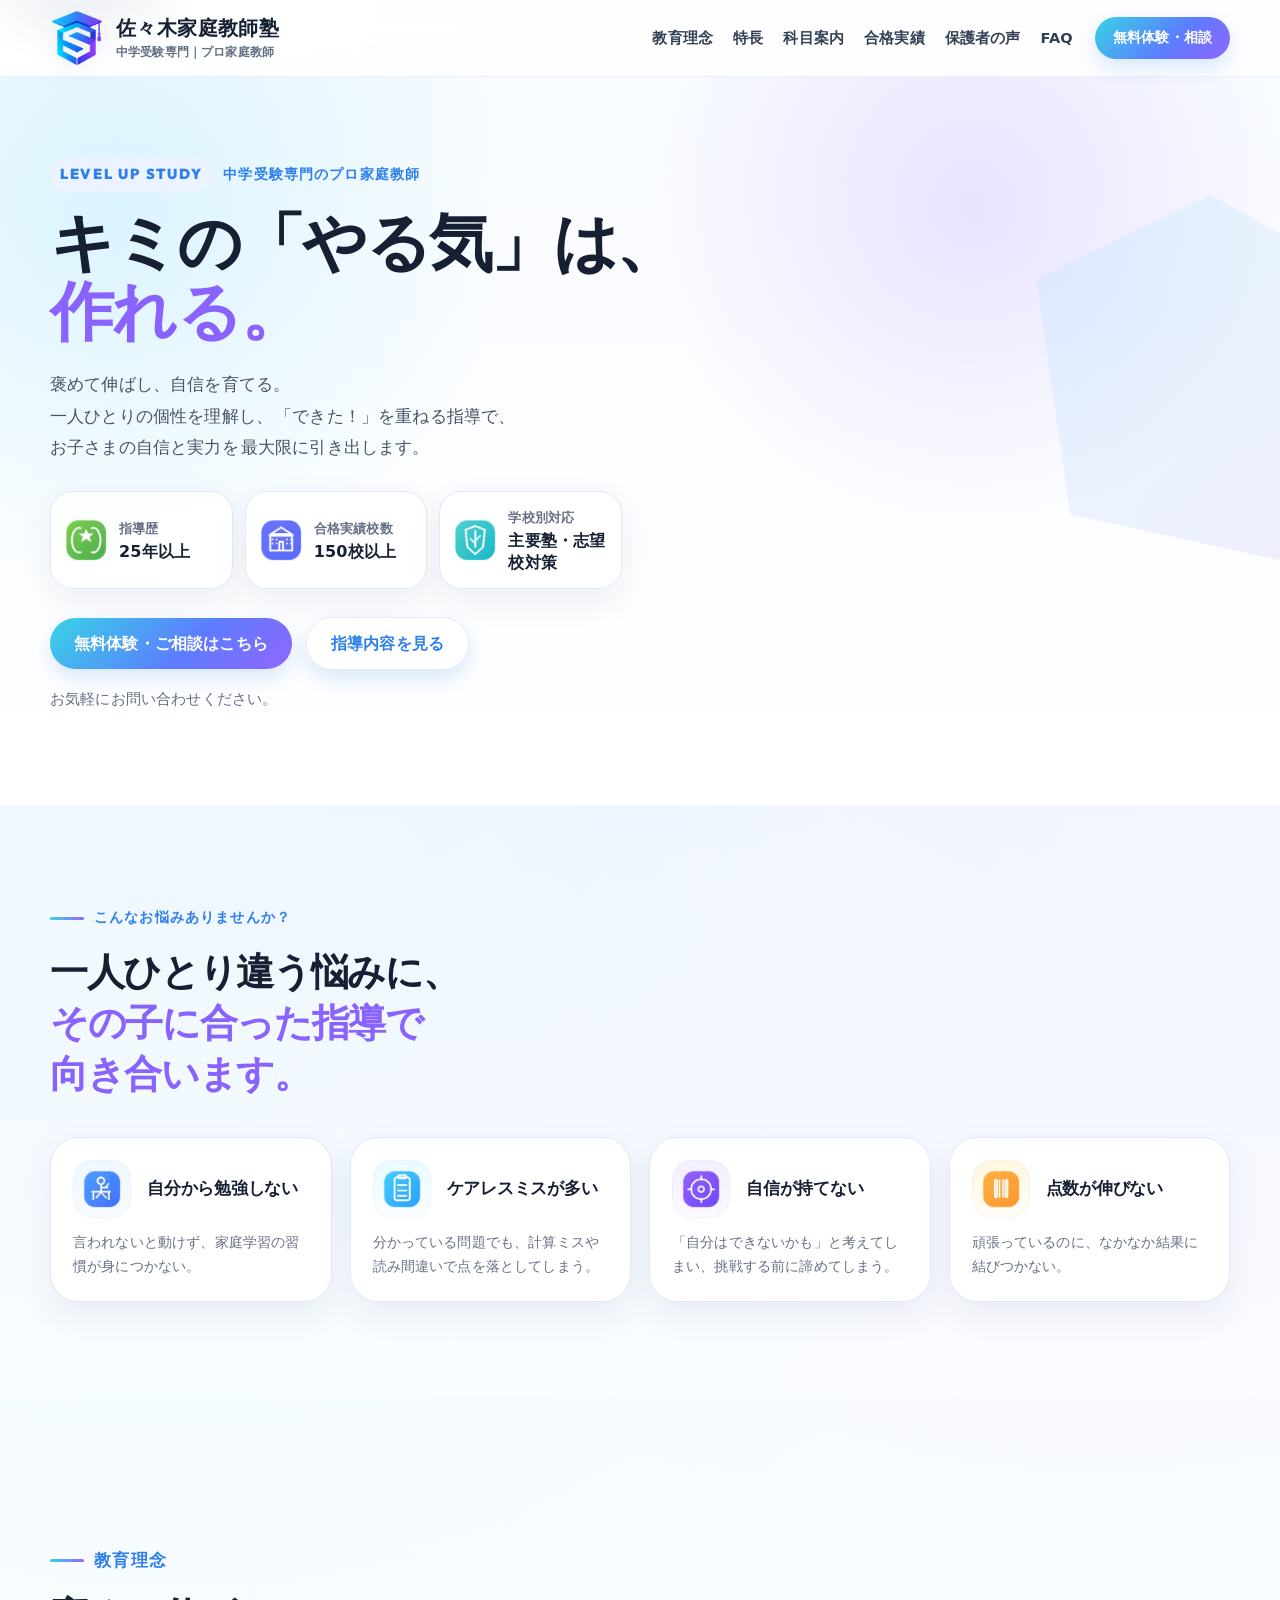
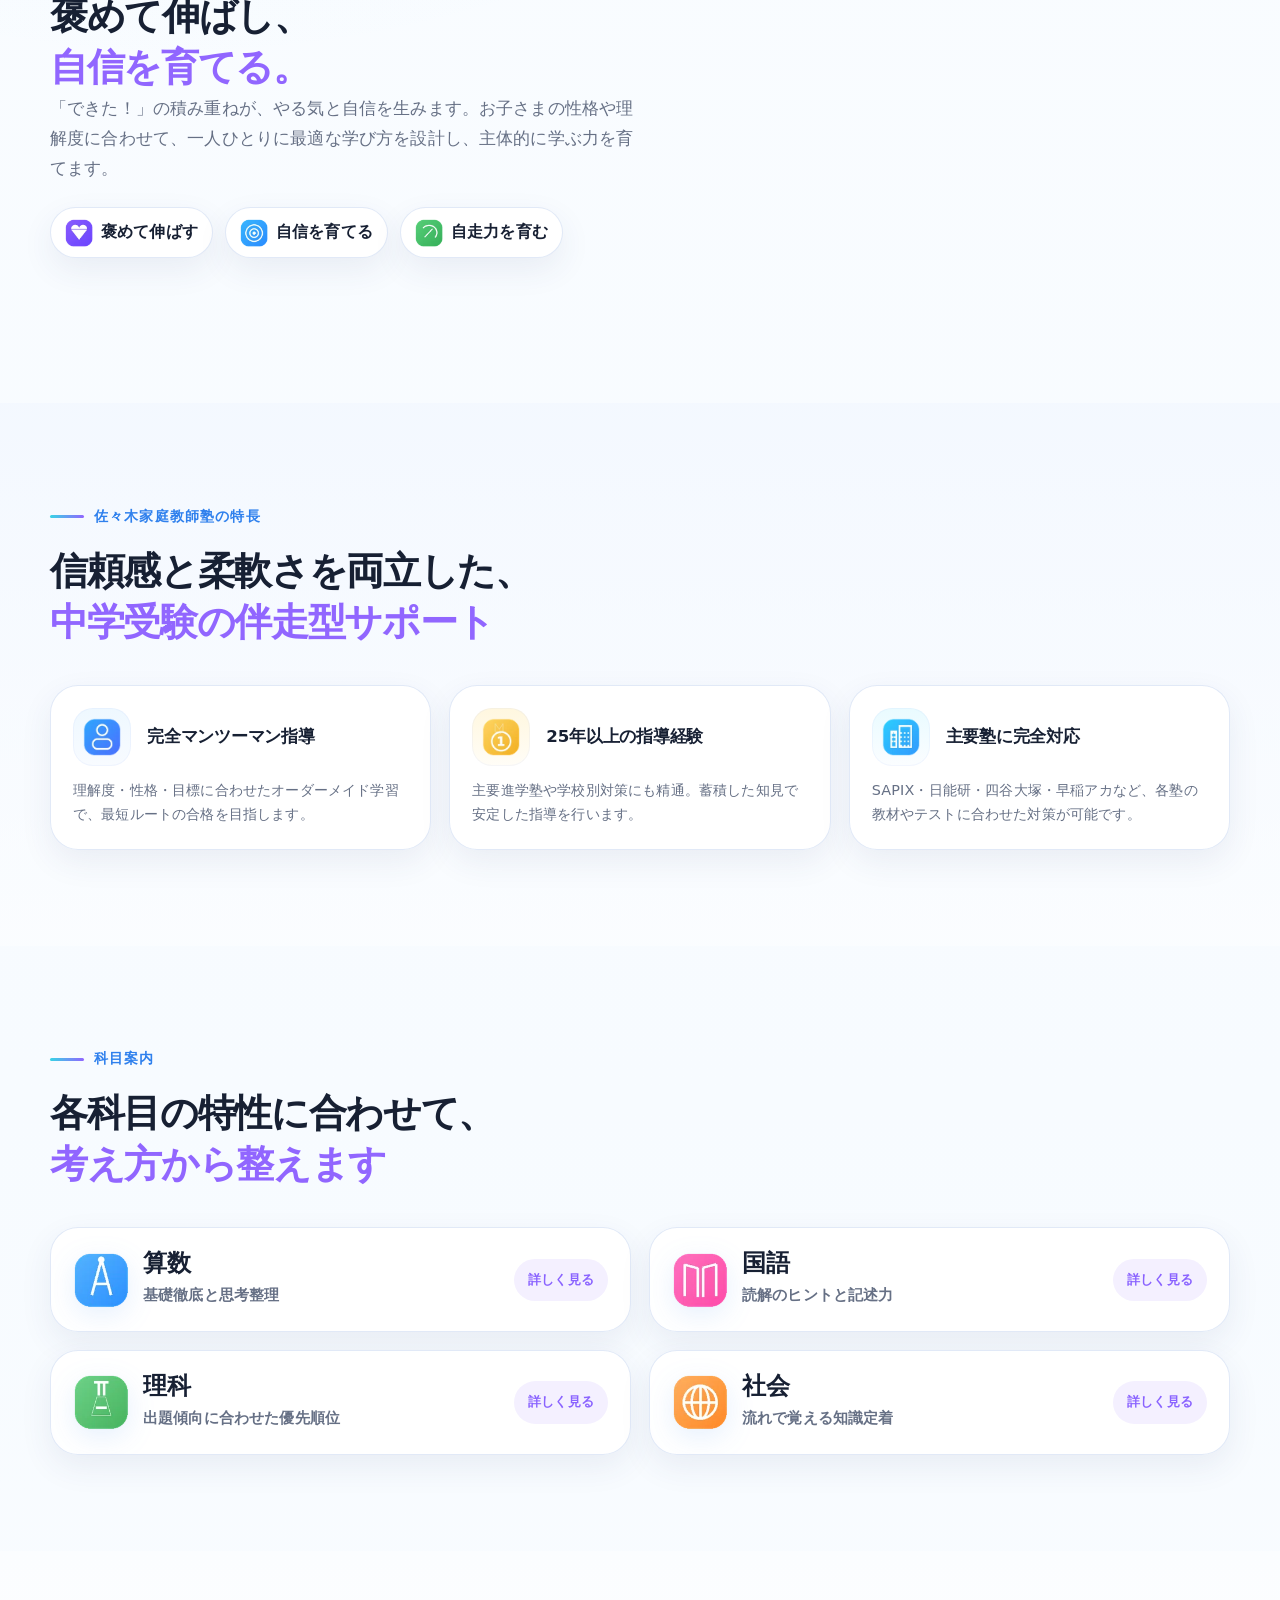
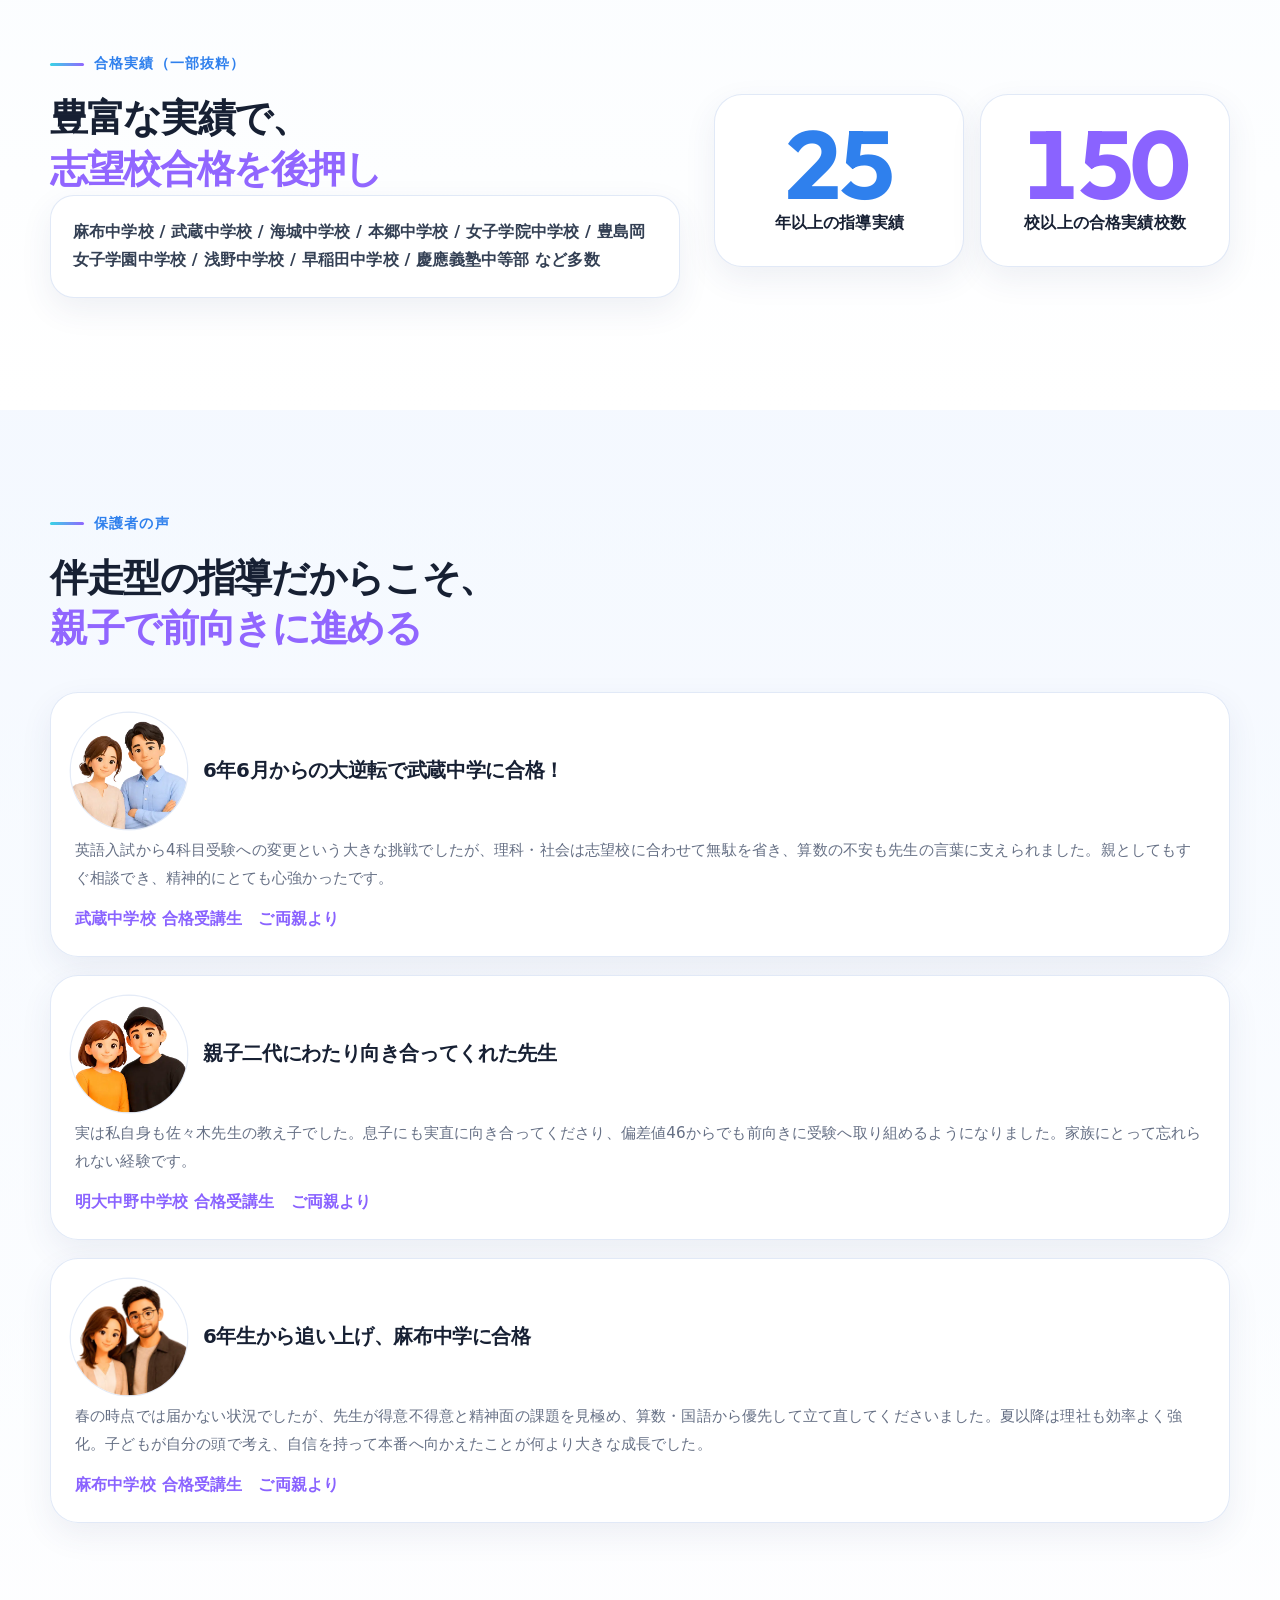
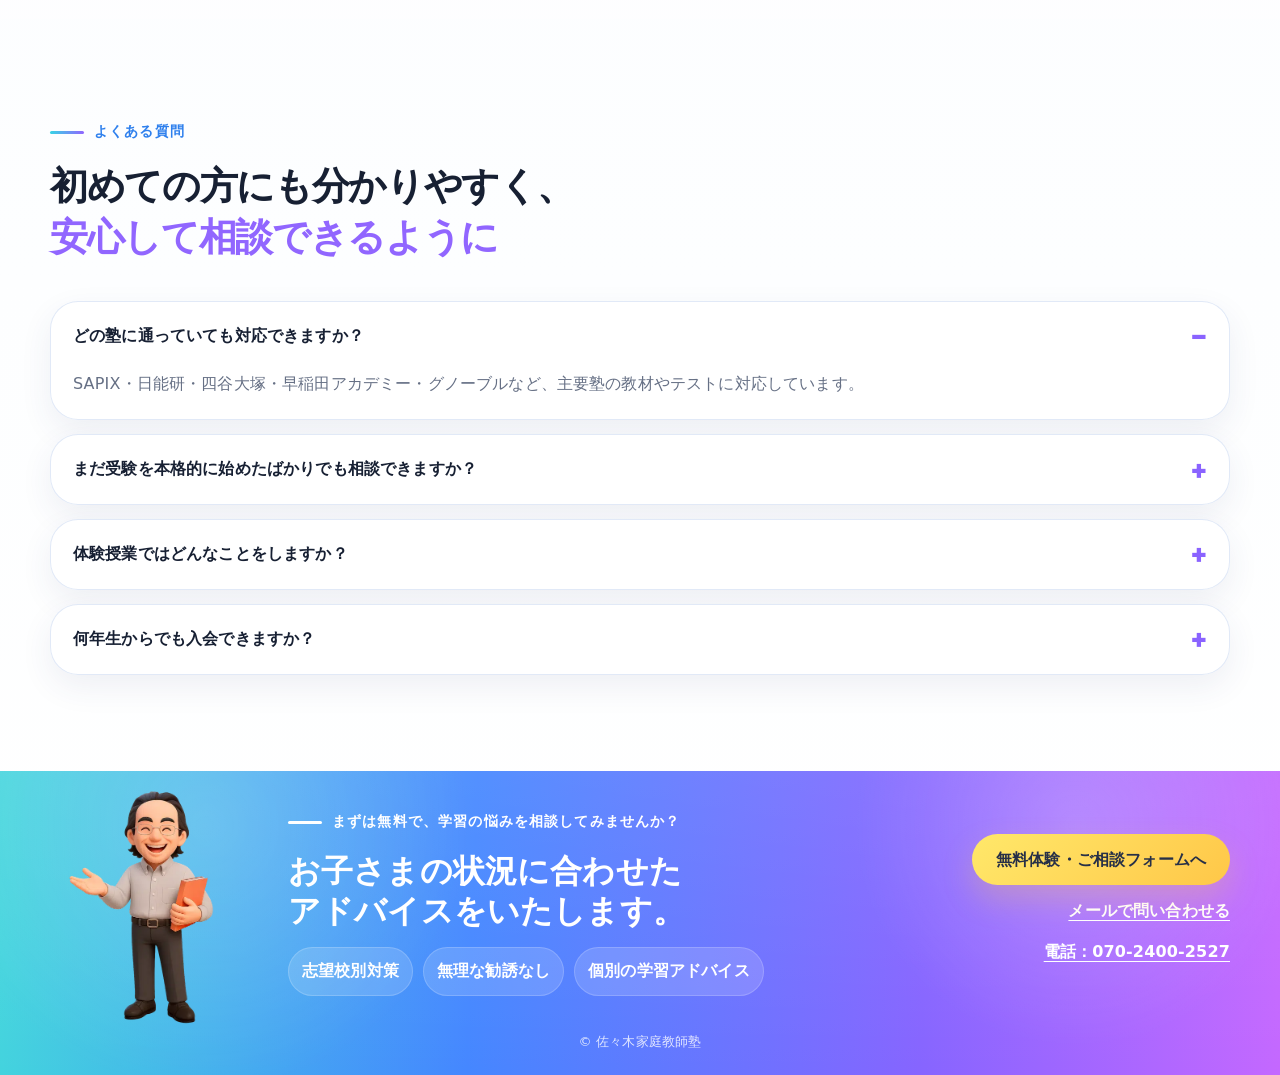
==== commit 928c6639: "Add files via upload" ====
--- a/index.html
+++ b/index.html
@@ -13,11 +13,15 @@
   <meta name="theme-color" content="#f7fbff">
   <link rel="preconnect" href="https://fonts.googleapis.com">
   <link rel="preconnect" href="https://fonts.gstatic.com" crossorigin>
-  <link href="https://fonts.googleapis.com/css2?family=Noto+Sans+JP:wght@400;500;700;800;900&family=Outfit:wght@500;600;700;800;900&display=swap" rel="stylesheet">
+  <link href="https://fonts.googleapis.com/css2?family=Outfit:wght@700;800;900&display=swap" rel="stylesheet">
   <link rel="icon" href="images/favicon.webp" type="image/png">
   <link rel="apple-touch-icon" href="images/favicon.webp">
   <link rel="stylesheet" href="css/style.css">
   <link rel="stylesheet" href="css/contact.css">
+  <link rel="preload" as="image" href="images/hero-visual-bg-sp.webp" media="(max-width: 760px)" fetchpriority="high">
+  <link rel="preload" as="image" href="images/hero-people-sp.webp" media="(max-width: 760px)" fetchpriority="high">
+  <link rel="preload" as="image" href="images/hero-visual-bg.webp" media="(min-width: 761px)" fetchpriority="high">
+  <link rel="preload" as="image" href="images/hero-people.webp" media="(min-width: 761px)" fetchpriority="high">
   <script type="application/ld+json">
   {
     "@context":"https://schema.org",
@@ -61,7 +65,16 @@
           <h1 id="hero-title"><span class="hero-line">キミの<span class="hero-highlight">「やる気」</span>は、</span><br><em>作れる。</em></h1>
           <p class="hero-lead"><span class="keep-line">褒めて伸ばし、自信を育てる。</span><br><span class="keep-line">一人ひとりの個性を理解し、</span><span class="keep-line">「できた！」を重ねる指導で、</span><span class="keep-line">お子さまの自信と実力を</span><span class="keep-line">最大限に引き出します。</span></p>
           <div class="hero-visual hero-visual-mobile reveal delay-1" aria-hidden="true">
-            <div class="visual-stage visual-stage-hero"><img src="images/hero-visual-bg.webp" alt="" class="visual-bg hero-bg" decoding="async" fetchpriority="high"><img src="images/hero-people.webp" alt="" class="visual-people hero-people" decoding="async" fetchpriority="high"></div>
+            <div class="visual-stage visual-stage-hero">
+              <picture>
+                <source media="(max-width: 760px)" srcset="images/hero-visual-bg-sp.webp">
+                <img src="images/hero-visual-bg.webp" alt="" class="visual-bg hero-bg" width="900" height="675" decoding="async" fetchpriority="high">
+              </picture>
+              <picture>
+                <source media="(max-width: 760px)" srcset="images/hero-people-sp.webp">
+                <img src="images/hero-people.webp" alt="" class="visual-people hero-people" width="760" height="582" decoding="async" fetchpriority="high">
+              </picture>
+            </div>
           </div>
           <div class="hero-stats" aria-label="主な実績">
             <div class="stat-card"><img src="images/icons/hero-history.webp" alt="" class="stat-icon-image" decoding="async" loading="lazy"><div><strong>指導歴</strong><span>25年以上</span></div></div>
@@ -75,7 +88,16 @@
           <p class="action-note">お気軽にお問い合わせください。</p>
         </div>
         <div class="hero-visual hero-visual-desktop reveal delay-1">
-          <div class="visual-stage visual-stage-hero"><img src="images/hero-visual-bg.webp" alt="" class="visual-bg hero-bg" decoding="async" fetchpriority="high"><img src="images/hero-people.webp" alt="佐々木先生と生徒たち" class="visual-people hero-people" decoding="async" fetchpriority="high"></div>
+          <div class="visual-stage visual-stage-hero">
+            <picture>
+              <source media="(max-width: 760px)" srcset="images/hero-visual-bg-sp.webp">
+              <img src="images/hero-visual-bg.webp" alt="" class="visual-bg hero-bg" width="900" height="675" decoding="async" fetchpriority="high">
+            </picture>
+            <picture>
+              <source media="(max-width: 760px)" srcset="images/hero-people-sp.webp">
+              <img src="images/hero-people.webp" alt="佐々木先生と生徒たち" class="visual-people hero-people" width="760" height="582" decoding="async" fetchpriority="high">
+            </picture>
+          </div>
         </div>
       </div>
     </section>
@@ -108,7 +130,16 @@
           <p>「できた！」の積み重ねが、やる気と自信を生みます。お子さまの性格や理解度に合わせて、一人ひとりに最適な学び方を設計し、主体的に学ぶ力を育てます。</p>
           <div class="feature-pills"><span class="pill"><img class="pill-icon" src="images/icons/pill-praise.webp" alt="" decoding="async" loading="lazy">褒めて伸ばす</span><span class="pill"><img class="pill-icon" src="images/icons/pill-confidence.webp" alt="" decoding="async" loading="lazy">自信を育てる</span><span class="pill"><img class="pill-icon" src="images/icons/pill-selfdrive.webp" alt="" decoding="async" loading="lazy">自走力を育む</span></div>
         </div>
-        <div class="philosophy-visual reveal delay-1"><div class="visual-stage visual-stage-philosophy"><img src="images/philosophy-bg.webp" alt="" class="visual-bg philosophy-bg" decoding="async" loading="lazy"><img src="images/philosophy-people.webp" alt="佐々木先生のイラスト" class="visual-people philosophy-people" decoding="async" loading="lazy"></div></div>
+        <div class="philosophy-visual reveal delay-1"><div class="visual-stage visual-stage-philosophy">
+          <picture>
+            <source media="(max-width: 760px)" srcset="images/philosophy-bg-sp.webp">
+            <img src="images/philosophy-bg.webp" alt="" class="visual-bg philosophy-bg" width="1448" height="1086" decoding="async" loading="lazy">
+          </picture>
+          <picture>
+            <source media="(max-width: 760px)" srcset="images/philosophy-people-sp.webp">
+            <img src="images/philosophy-people.webp" alt="佐々木先生のイラスト" class="visual-people philosophy-people" width="1000" height="760" decoding="async" loading="lazy">
+          </picture>
+        </div></div>
       </div>
     </section>
 
@@ -194,4 +225,4 @@
 
   <script src="js/script.js"></script>
 </body>
-</html>
+</html>
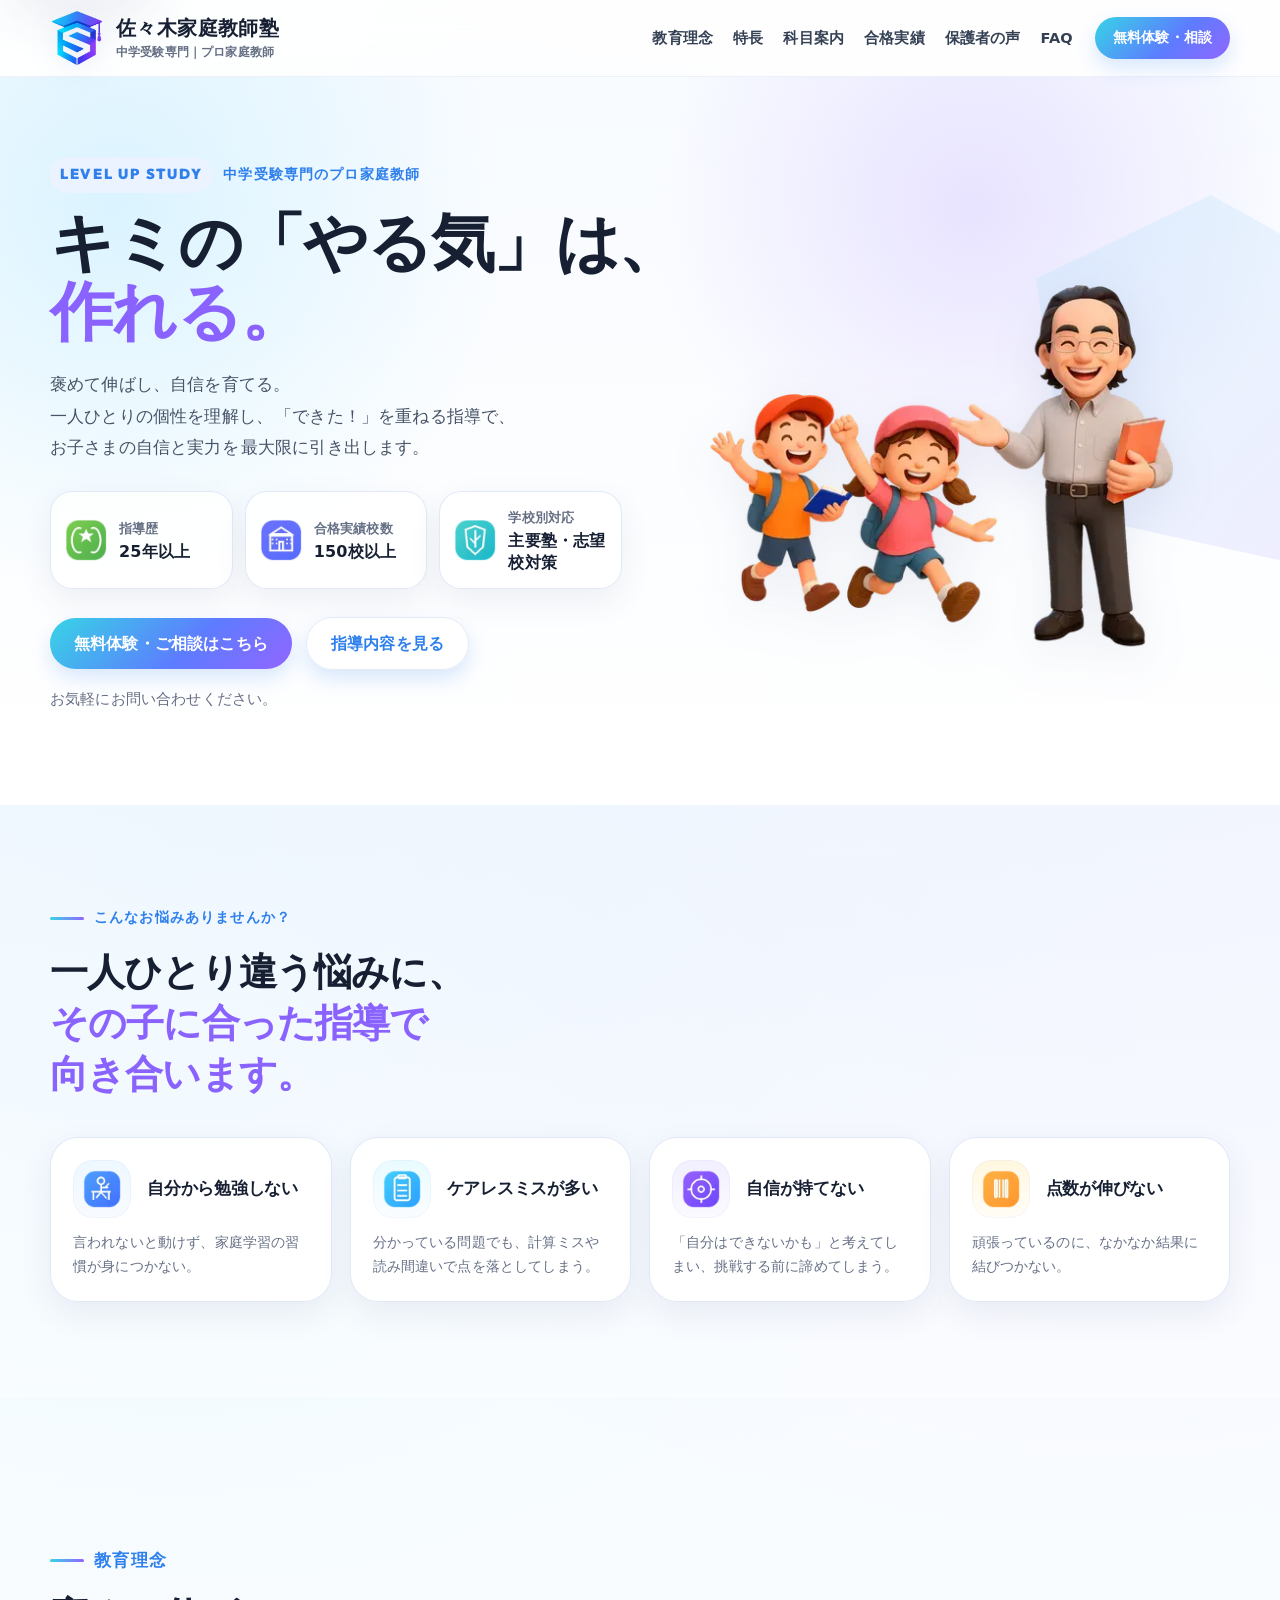
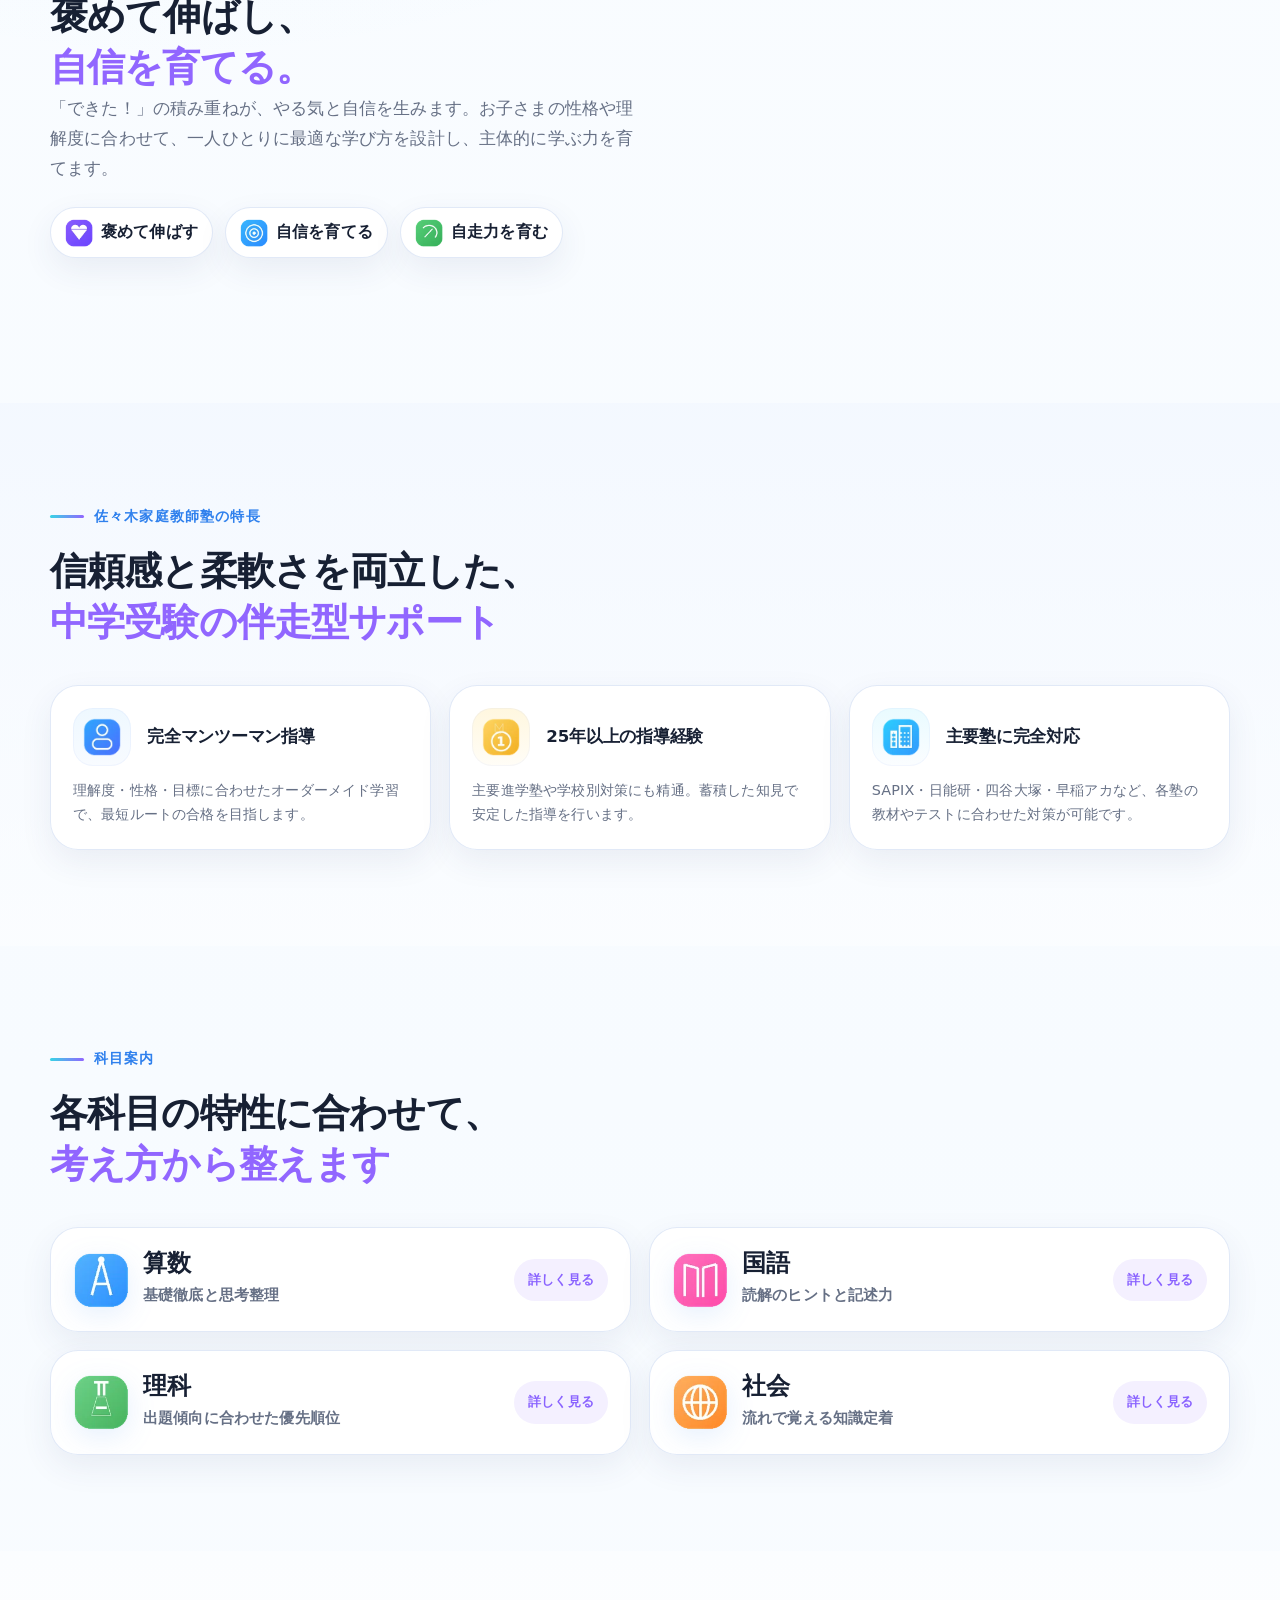
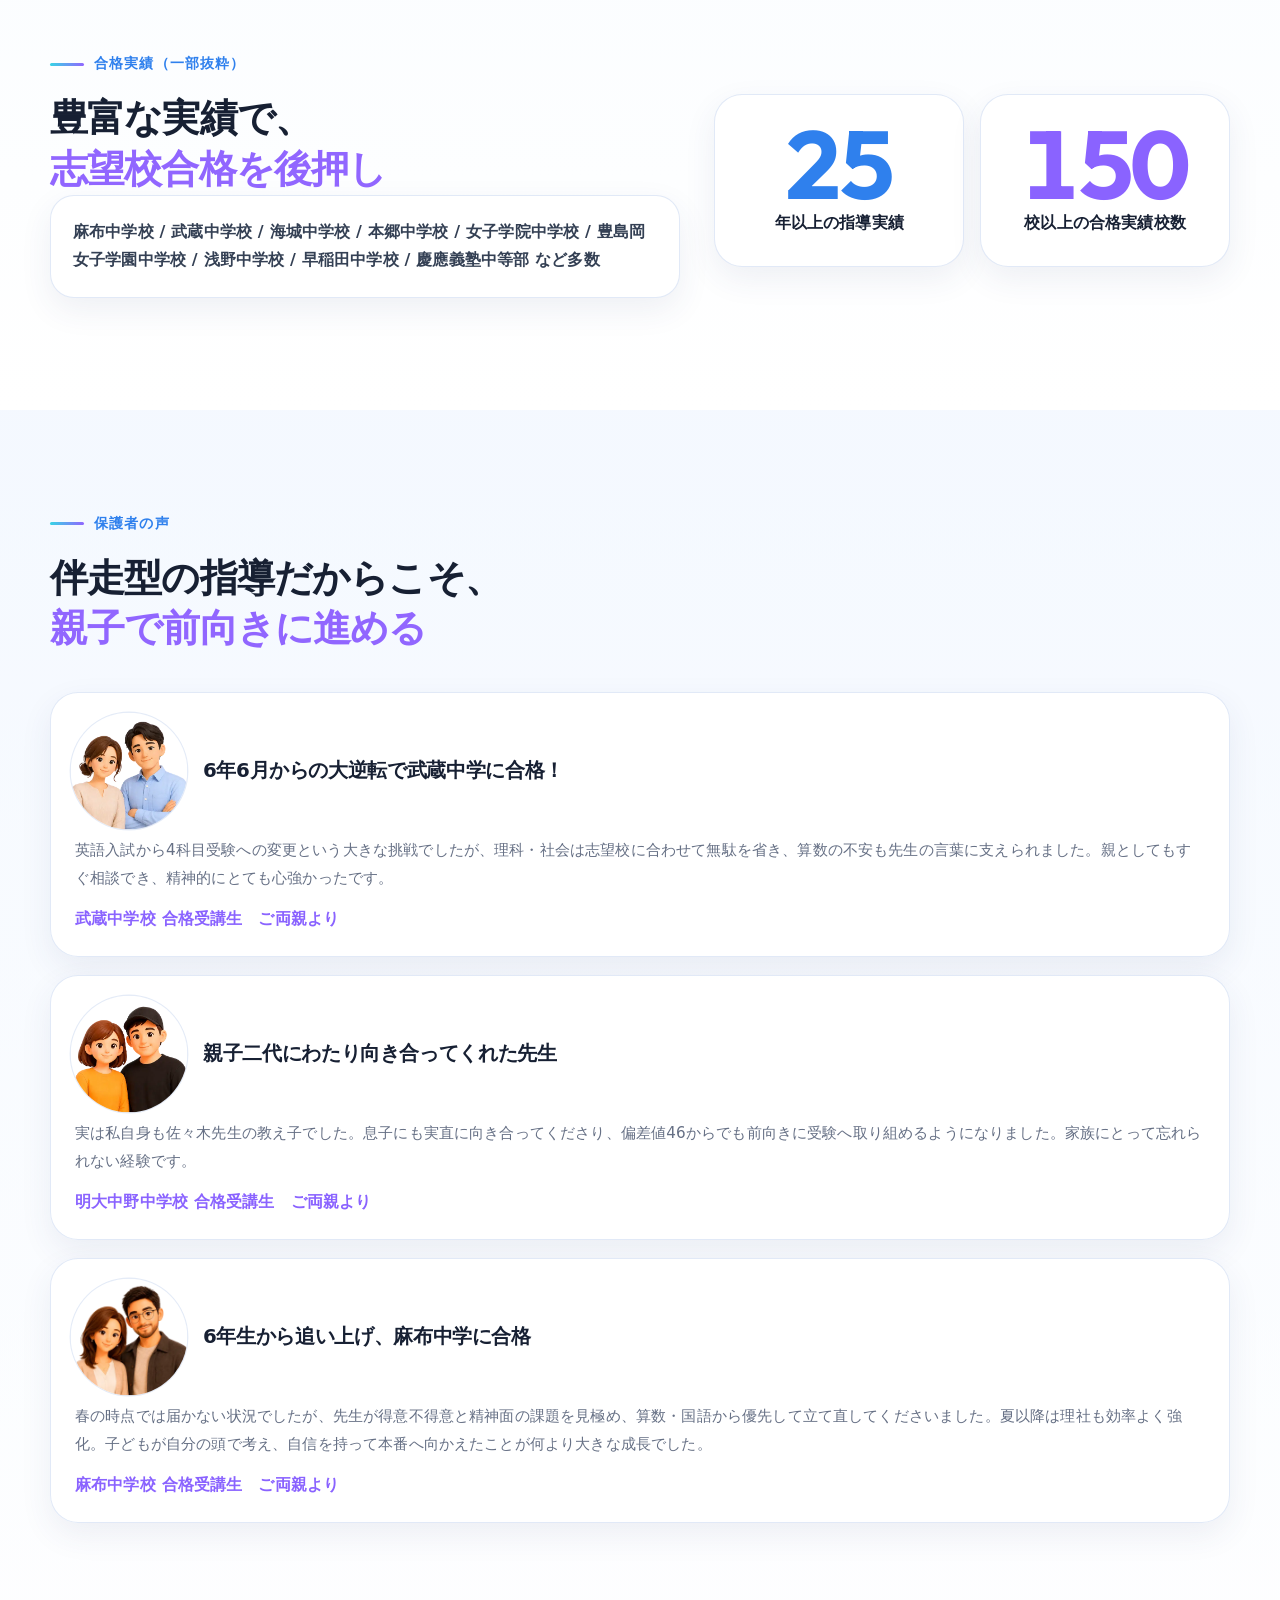
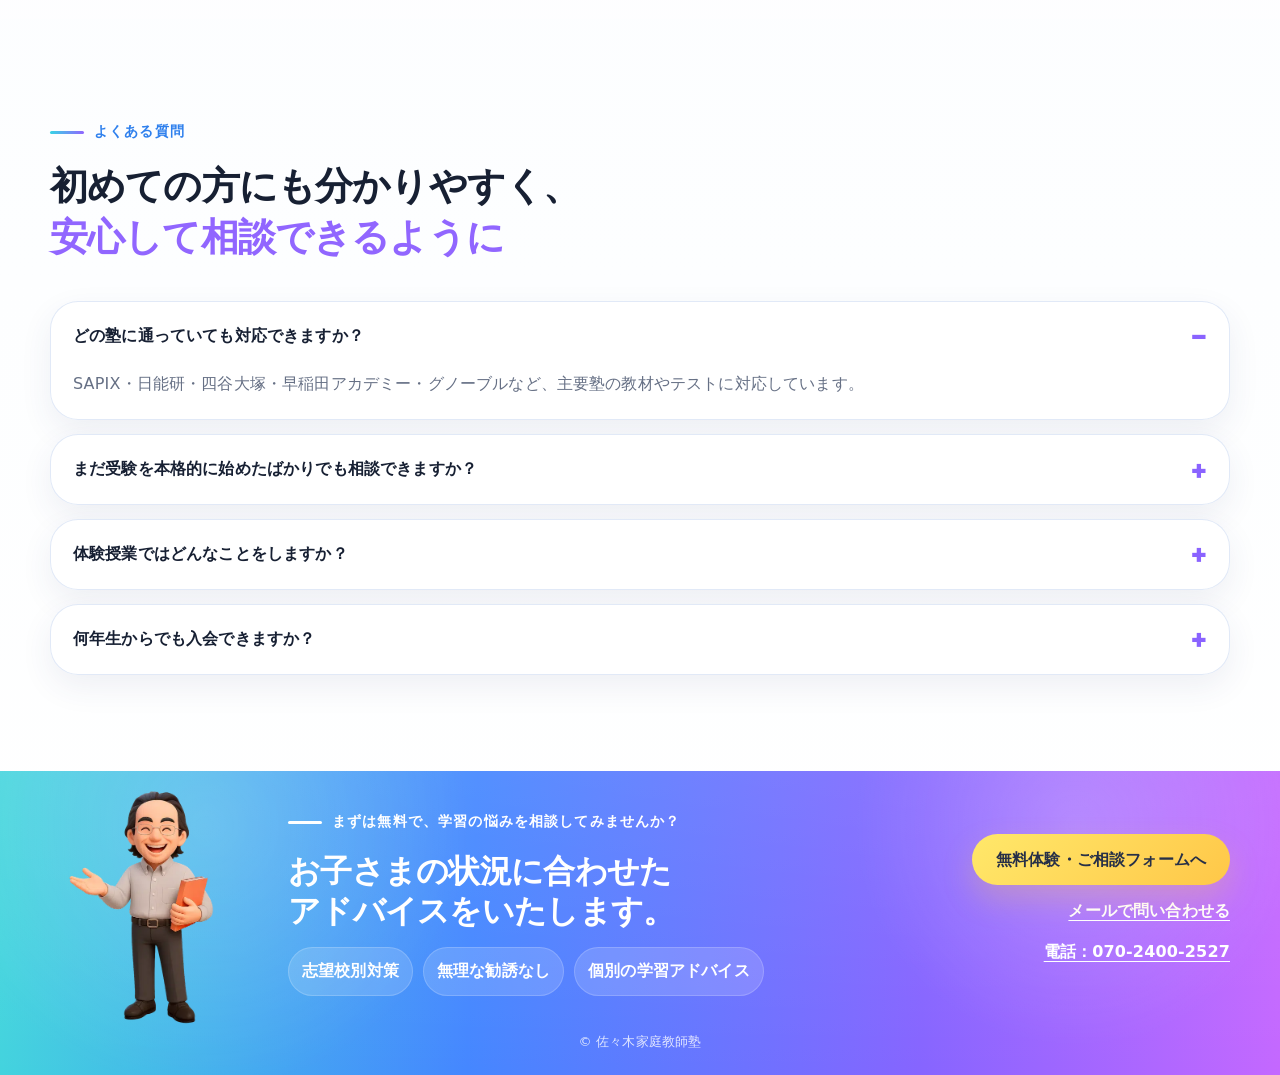
==== commit a4ed8320: "Update index.html" ====
--- a/index.html
+++ b/index.html
@@ -36,7 +36,8 @@
   }
   </script>
 </head>
-<body>
+<meta name="google-site-verification" content="xomRdmxP8uNI-L06XiIvuAXrKm8d9FwTzYv8mnKHXdg" />
+  <body>
   <a class="skip-link" href="#main">本文へスキップ</a>
   <header class="site-header" data-header>
     <div class="container header-inner">
@@ -225,4 +226,4 @@
 
   <script src="js/script.js"></script>
 </body>
-</html>+</html>
--- a/css/style.css
+++ b/css/style.css
@@ -1,1447 +1,121 @@
-:root{--bg:#fbfdff;--soft:#f2f7ff;--card:#fff;--text:#172033;--muted:#667085;--line:#e4ebf7;--blue:#2f80ed;--sky:#6ed7ff;--cyan:#22c7c9;--purple:#8a63ff;--orange:#ffb44d;--yellow:#ffe36d;--green:#46d39a;--shadow:0 20px 55px rgba(48,65,120,.12);--shadow-soft:0 12px 32px rgba(48,65,120,.08);--radius:28px;--container:1180px}*{box-sizing:border-box}html{scroll-behavior:smooth}body{margin:0;background:linear-gradient(180deg,#fbfdff 0%,#f7fbff 48%,#fff 100%);color:var(--text);font-family:"Noto Sans JP",system-ui,-apple-system,BlinkMacSystemFont,"Segoe UI",sans-serif;line-height:1.8;letter-spacing:.01em}img{max-width:100%;height:auto}a{color:inherit;text-decoration:none}p,h1,h2,h3{margin-top:0}p{color:var(--muted)}.container{width:min(calc(100% - 40px),var(--container));margin-inline:auto}.section{padding:96px 0;position:relative}.section-soft{background:linear-gradient(180deg,rgba(242,247,255,.72),rgba(255,255,255,.4))}.skip-link{position:absolute;left:12px;top:-60px;z-index:1000;background:#fff;padding:10px 14px;border-radius:12px;box-shadow:var(--shadow)}.skip-link:focus{top:12px}.site-header{position:sticky;top:0;z-index:100;background:rgba(255,255,255,.82);backdrop-filter:blur(18px);border-bottom:1px solid rgba(228,235,247,.75)}.header-inner{min-height:76px;display:flex;align-items:center;gap:22px}.brand{display:flex;align-items:center;gap:12px;min-width:245px}.brand-mark{width:48px;height:48px;filter:drop-shadow(0 8px 15px rgba(47,128,237,.16))}.brand-text{display:grid;line-height:1.25}.brand-text strong{font-size:1.22rem;letter-spacing:.02em}.brand-text small{margin-top:3px;color:var(--muted);font-size:.78rem;font-weight:700}.pc-nav{display:flex;align-items:center;gap:20px;margin-left:auto;color:#344054;font-size:.91rem;font-weight:800}.pc-nav a{position:relative;padding:8px 0}.pc-nav a:after{content:"";position:absolute;left:0;right:100%;bottom:2px;height:3px;border-radius:99px;background:linear-gradient(90deg,var(--blue),var(--purple));transition:right .25s ease}.pc-nav a:hover:after{right:0}.button{display:inline-flex;align-items:center;justify-content:center;gap:.5em;border:0;border-radius:999px;padding:15px 24px;background:linear-gradient(135deg,var(--blue),var(--purple));color:#fff;font-weight:900;box-shadow:0 14px 30px rgba(47,128,237,.25);transition:transform .2s ease,box-shadow .2s ease,filter .2s ease;cursor:pointer;line-height:1.35}.button:hover{transform:translateY(-2px);box-shadow:0 18px 38px rgba(47,128,237,.32);filter:saturate(1.08)}.button-small{padding:11px 18px;font-size:.9rem}.button-yellow{background:linear-gradient(135deg,#fff176,var(--yellow));color:#273047;box-shadow:0 14px 30px rgba(255,227,109,.28)}.button-ghost{background:#fff;color:var(--blue);border:1px solid var(--line);box-shadow:var(--shadow-soft)}.menu-toggle{display:none}.mobile-nav{display:none}.eyebrow,.section-label{display:inline-flex;align-items:center;gap:10px;margin-bottom:16px;color:var(--blue);font-size:.9rem;font-weight:900;letter-spacing:.08em}.eyebrow span{font-family:"Outfit",sans-serif;background:#eaf3ff;color:var(--blue);border-radius:999px;padding:5px 10px;letter-spacing:.12em}.section-label:before{content:"";width:34px;height:3px;border-radius:999px;background:linear-gradient(90deg,var(--blue),var(--purple))}.section-label.white{color:#fff}.section-label.white:before{background:#fff}.section-heading{max-width:850px;margin-bottom:38px}.section-heading h2,.philosophy-copy h2,.achievement-copy h2{font-size:clamp(2rem,3vw,3.35rem);line-height:1.32;letter-spacing:-.035em;margin-bottom:0}.section-heading span,.philosophy-copy h2 span,.achievement-copy h2 span,.contact-intro h1 span{color:var(--purple)}.hero{overflow:hidden;padding:80px 0 92px}.hero-bg-shape{position:absolute;inset:0;background:radial-gradient(circle at 9% 18%,rgba(110,215,255,.28),transparent 30%),radial-gradient(circle at 80% 18%,rgba(138,99,255,.18),transparent 28%),linear-gradient(180deg,#f7fbff 0%,#fff 100%);z-index:-2}.hero:after{content:"";position:absolute;right:-120px;top:130px;width:360px;height:360px;background:linear-gradient(135deg,rgba(255,228,109,.34),rgba(110,215,255,.22));clip-path:polygon(46% 0,100% 30%,82% 100%,9% 84%,0 22%);z-index:-1}.hero-grid{display:grid;grid-template-columns:minmax(0,1.04fr) minmax(420px,.96fr);gap:46px;align-items:center}.hero-copy h1{font-size:clamp(2.7rem,5vw,5.1rem);line-height:1.06;letter-spacing:-.065em;margin-bottom:22px;font-weight:900}.hero-copy h1 em{font-style:normal;color:var(--purple);font-weight:900}.hero-line{display:inline-block;white-space:nowrap}.hero-highlight{position:relative;z-index:1}.hero-highlight:after{content:"";position:absolute;left:-.1em;right:-.1em;bottom:.05em;height:.34em;background:rgba(255,227,109,.78);border-radius:999px;z-index:-1}.hero-lead{max-width:660px;font-size:1.09rem;color:#475467}.hero-stats{display:grid;grid-template-columns:repeat(3,minmax(0,1fr));gap:12px;margin:28px 0}.stat-card{display:flex;align-items:center;gap:12px;padding:14px;border:1px solid var(--line);border-radius:22px;background:rgba(255,255,255,.82);box-shadow:var(--shadow-soft)}.stat-icon-image{width:42px;height:42px;flex:0 0 42px}.stat-card strong{display:block;font-size:.84rem;color:#667085}.stat-card span{display:block;font-weight:900;line-height:1.35}.hero-actions{display:flex;flex-wrap:wrap;gap:14px;align-items:center}.action-note{margin:12px 0 0;font-size:.92rem}.visual-stage{position:relative;width:100%;isolation:isolate}.visual-bg,.visual-people{display:block;width:100%;height:auto}.visual-bg{position:relative;z-index:1}.visual-people{position:absolute;inset:0;z-index:2}.visual-stage-hero{max-width:720px;margin-inline:auto}.hero-visual{position:relative}.hero-visual-mobile{display:none}.visual-badge{position:absolute;z-index:4;background:#fff;border:1px solid var(--line);border-radius:999px;padding:9px 15px;font-weight:900;box-shadow:var(--shadow-soft);font-size:.9rem}.badge-1{left:8%;top:10%;color:var(--blue)}.badge-2{right:9%;top:17%;color:var(--purple)}.badge-3{right:20%;bottom:9%;color:#15936a}.concerns-grid,.strength-grid{display:grid;grid-template-columns:repeat(4,minmax(0,1fr));gap:18px}.strength-grid{grid-template-columns:repeat(3,minmax(0,1fr))}.mini-card,.strength-card,.subject-detail,.testimonial-card,.faq-list details,.form-card,.contact-note{background:rgba(255,255,255,.92);border:1px solid var(--line);border-radius:var(--radius);box-shadow:var(--shadow-soft)}.mini-card,.strength-card{padding:24px;transition:transform .25s ease,box-shadow .25s ease}.mini-card:hover,.strength-card:hover,.subject-detail:hover{transform:translateY(-4px);box-shadow:var(--shadow)}.mini-card h3,.strength-card h3{font-size:1.15rem;margin-bottom:10px}.mini-card p,.strength-card p{margin-bottom:0}.icon-wrap{width:62px;height:62px;border-radius:22px;display:grid;place-items:center;margin-bottom:18px}.icon-wrap.blue{background:#eaf3ff}.icon-wrap.cyan{background:#e8fbfb}.icon-wrap.purple{background:#f2efff}.icon-wrap.orange,.icon-wrap.gold{background:#fff5db}.icon-image{width:42px;height:42px;object-fit:contain}.featured{outline:3px solid rgba(255,227,109,.52)}.philosophy-grid{display:grid;grid-template-columns:1fr .88fr;gap:54px;align-items:center}.philosophy-copy>p{font-size:1.05rem}.feature-pills{display:flex;flex-wrap:wrap;gap:12px;margin-top:24px}.pill{display:inline-flex;align-items:center;gap:8px;padding:10px 14px;background:#fff;border:1px solid var(--line);border-radius:999px;font-weight:900;box-shadow:var(--shadow-soft)}.pill-icon{width:28px;height:28px}.visual-stage-philosophy{max-width:560px;margin:auto}.subject-accordion-grid{display:grid;grid-template-columns:repeat(2,minmax(0,1fr));gap:18px}.subject-detail{overflow:hidden;transition:transform .25s ease,box-shadow .25s ease}.subject-detail summary{display:flex;align-items:center;justify-content:space-between;gap:18px;cursor:pointer;list-style:none;padding:22px}.subject-detail summary::-webkit-details-marker{display:none}.subject-summary-main{display:flex;align-items:center;gap:14px}.subject-icon{width:56px;height:56px;object-fit:contain;filter:drop-shadow(0 8px 14px rgba(47,128,237,.12))}.subject-summary-main strong{display:block;font-size:1.5rem;line-height:1.12}.subject-summary-main em{display:block;margin-top:5px;color:var(--muted);font-style:normal;font-weight:800;font-size:.93rem}.detail-button{min-width:94px;display:inline-flex;align-items:center;justify-content:center;padding:9px 13px;border-radius:999px;color:var(--purple);background:#f4f0ff;font-weight:900;font-size:.84rem}.detail-button:before{content:attr(data-closed)}.subject-detail[open] .detail-button{color:#fff;background:linear-gradient(90deg,var(--blue),var(--purple))}.subject-detail[open] .detail-button:before{content:attr(data-open)}.subject-detail-body{padding:0 24px 24px;color:var(--muted)}.subject-detail-body p{margin-bottom:12px}.subject-detail-body ul{margin:0;padding-left:1.25em;color:#344054;font-weight:700}.subject-detail-body li+li{margin-top:6px}.achievements{background:linear-gradient(135deg,#f8fbff,#fff7df)}.achievement-wrap{display:grid;grid-template-columns:1.1fr .9fr;gap:34px;align-items:center}.school-list{font-weight:800;color:#344054;background:#fff;border:1px solid var(--line);border-radius:24px;padding:22px;box-shadow:var(--shadow-soft)}.achievement-stats{display:grid;grid-template-columns:repeat(2,minmax(0,1fr));gap:16px}.big-stat{padding:28px;background:#fff;border:1px solid var(--line);border-radius:28px;text-align:center;box-shadow:var(--shadow-soft)}.big-stat strong{display:block;font-family:"Outfit",sans-serif;font-size:clamp(3.5rem,8vw,6rem);line-height:.9;color:var(--blue)}.big-stat.accent strong{color:var(--purple)}.big-stat span{font-weight:900}.testimonial-list{display:grid;gap:18px}.testimonial-card{display:grid;grid-template-columns:120px 1fr;gap:22px;align-items:start;padding:24px;overflow:hidden}.testimonial-image{width:120px;height:120px;border-radius:999px;object-fit:cover;object-position:center bottom;box-shadow:0 0 0 1px var(--line);transform:scale(1.08) translateY(4px);transform-origin:center bottom;background:#fff}.testimonial-body h3{font-size:1.18rem;margin-bottom:8px}.testimonial-body p{margin-bottom:10px}.testimonial-label{display:inline-flex;color:var(--purple);font-weight:900}.faq-list{display:grid;gap:14px}.faq-list details{padding:0 22px}.faq-list summary{cursor:pointer;list-style:none;padding:20px 38px 20px 0;font-weight:900;position:relative}.faq-list summary::-webkit-details-marker{display:none}.faq-list summary:after{content:'+';position:absolute;right:0;top:50%;transform:translateY(-50%);font-size:1.7rem;color:var(--purple);font-family:"Outfit",sans-serif}.faq-list details[open] summary:after{content:'−'}.faq-list details p{padding-bottom:20px;margin:0}.cta-footer{background:linear-gradient(110deg,var(--blue),var(--purple));color:#fff;overflow:hidden}.cta-inner{display:grid;grid-template-columns:210px 1fr auto;gap:28px;align-items:center;min-height:255px;padding-block:34px}.cta-illustration{position:relative;height:100%}.cta-illustration img{position:absolute;left:0;bottom:-34px;width:210px;max-width:none}.cta-copy h2{font-size:clamp(1.8rem,2.5vw,3rem);line-height:1.25;margin-bottom:16px;color:#fff}.cta-copy p{color:#fff}.cta-tags{display:flex;flex-wrap:wrap;gap:10px}.cta-tags span{background:rgba(255,255,255,.16);padding:9px 13px;border-radius:999px;font-weight:900}.cta-actions{display:flex;flex-direction:column;gap:12px;align-items:flex-end}.text-link{color:#fff;text-decoration:underline;text-underline-offset:4px;font-weight:800}.copyright{margin:0;padding:0 20px 22px;text-align:center;color:rgba(255,255,255,.7);font-size:.82rem}.reveal{opacity:1;transform:none;transition:opacity .7s ease,transform .7s ease}.js-enabled .reveal:not(.is-visible){opacity:0;transform:translateY(24px)}.reveal.delay-1{transition-delay:.13s}.reveal.is-visible{opacity:1;transform:none}.contact-main{min-height:calc(100vh - 76px);background:radial-gradient(circle at 12% 18%,rgba(110,215,255,.22),transparent 32%),linear-gradient(180deg,#fbfdff,#f4f8ff)}.contact-grid{display:grid;grid-template-columns:.9fr 1.1fr;gap:38px;align-items:start}.contact-intro h1{font-size:clamp(2.35rem,5vw,4.4rem);line-height:1.12;letter-spacing:-.055em;margin-bottom:20px}.contact-intro p{font-size:1.05rem}.contact-note{padding:18px;color:#475467}.form-card{padding:30px}.form-card h2{font-size:1.55rem;margin-bottom:18px}.contact-form{display:grid;gap:16px}.contact-form label{display:grid;gap:7px;font-weight:900;color:#344054}.contact-form label span{display:inline-block;margin-left:8px;color:#fff;background:var(--purple);border-radius:999px;padding:2px 8px;font-size:.72rem;vertical-align:middle}.contact-form input,.contact-form textarea,.contact-form select{width:100%;border:1px solid var(--line);border-radius:16px;background:#fff;padding:13px 14px;font:inherit;color:var(--text);outline:none;transition:border .2s ease,box-shadow .2s ease}.contact-form input:focus,.contact-form textarea:focus,.contact-form select:focus{border-color:var(--blue);box-shadow:0 0 0 4px rgba(47,128,237,.12)}.form-row{display:grid;grid-template-columns:1fr 1fr;gap:14px}.check{display:flex!important;grid-template-columns:auto 1fr!important;align-items:flex-start;gap:10px!important;font-size:.92rem}.check input{width:auto;margin-top:.5em}.hp-field{display:none!important}.form-help{font-size:.86rem;margin:0}.contact-page .site-header{position:sticky}@media (max-width:1100px){.pc-nav,.header-cta{display:none}.menu-toggle{display:inline-flex;flex-direction:column;gap:5px;justify-content:center;align-items:center;margin-left:auto;width:46px;height:46px;border:1px solid var(--line);border-radius:16px;background:#fff}.menu-toggle span{width:20px;height:2px;background:#243047;border-radius:99px;transition:.25s}.menu-toggle[aria-expanded="true"] span:nth-child(1){transform:translateY(7px) rotate(45deg)}.menu-toggle[aria-expanded="true"] span:nth-child(2){opacity:0}.menu-toggle[aria-expanded="true"] span:nth-child(3){transform:translateY(-7px) rotate(-45deg)}.mobile-nav{display:none;flex-direction:column;padding:8px 20px 18px;background:rgba(255,255,255,.96);border-top:1px solid var(--line)}.mobile-nav.is-open{display:flex}.mobile-nav a{padding:13px 4px;border-bottom:1px solid #eef2fb;font-weight:900}.mobile-cta{margin-top:10px;text-align:center;border-radius:999px;background:linear-gradient(135deg,var(--blue),var(--purple));color:#fff!important}.hero-grid,.philosophy-grid,.achievement-wrap,.cta-inner,.contact-grid{grid-template-columns:1fr}.hero-copy{max-width:780px}.hero-visual-desktop{max-width:720px;margin:auto}.concerns-grid{grid-template-columns:repeat(2,minmax(0,1fr))}.cta-actions{align-items:flex-start}.cta-illustration{height:170px}.cta-illustration img{width:178px;bottom:-20px}}@media (max-width:760px){.container{width:min(calc(100% - 28px),var(--container))}.section{padding:68px 0}.header-inner{min-height:66px}.brand{min-width:0}.brand-mark{width:42px;height:42px}.brand-text strong{font-size:1.02rem}.brand-text small{font-size:.7rem}.hero{padding:56px 0 70px}.hero-grid{gap:20px}.hero-copy h1{font-size:clamp(2.35rem,10.4vw,3.9rem);line-height:1.08;letter-spacing:-.06em}.hero-lead{font-size:1rem}.hero-visual-desktop{display:none}.hero-visual-mobile{display:block;margin:20px 0}.hero-stats,.concerns-grid,.strength-grid,.subject-accordion-grid,.achievement-stats{grid-template-columns:1fr}.stat-card{padding:12px}.hero-actions{display:grid;grid-template-columns:1fr}.button{width:100%;padding:15px 18px}.section-heading h2,.philosophy-copy h2,.achievement-copy h2{font-size:clamp(1.85rem,7.7vw,2.65rem)}.mini-card,.strength-card{padding:20px;border-radius:24px}.subject-detail summary{align-items:flex-start;flex-direction:column;padding:18px}.detail-button{width:100%}.subject-detail-body{padding:0 18px 20px}.testimonial-card{grid-template-columns:82px 1fr;gap:14px;padding:16px;border-radius:24px}.testimonial-image{width:82px;height:82px}.testimonial-body h3{font-size:1.02rem}.testimonial-body p{font-size:.92rem;line-height:1.65}.testimonial-label{font-size:.86rem}.cta-inner{padding-block:28px}.cta-illustration{display:none}.cta-tags span{font-size:.88rem}.form-card{padding:20px}.form-row{grid-template-columns:1fr}.contact-intro h1{font-size:clamp(2.15rem,10vw,3.2rem)}}@media (max-width:390px){.hero-copy h1{font-size:2.18rem}.hero-line{white-space:normal}.brand-text small{display:none}.subject-summary-main strong{font-size:1.28rem}.subject-icon{width:48px;height:48px}}@media (prefers-reduced-motion:reduce){*,*:before,*:after{scroll-behavior:auto!important;transition:none!important;animation:none!important}.reveal,.js-enabled .reveal:not(.is-visible){opacity:1;transform:none}}
-
-/* refinement patch: 2026-05-08 */
-.keep-line{display:inline-block;color:inherit!important;white-space:nowrap}.accent-text{color:var(--purple)!important}.sp-only{display:none}.hero-copy h1{letter-spacing:-.038em;font-feature-settings:"palt" 1;line-height:1.08}.hero-highlight:after{display:none}.hero-copy h1 em{letter-spacing:-.025em}.hero-grid{grid-template-columns:minmax(0,1.02fr) minmax(390px,.98fr);gap:58px}.hero-copy{position:relative;z-index:3}.hero-visual{z-index:1}.hero-visual-desktop{padding-top:16px}.visual-stage-hero{max-width:650px}.visual-badge{display:none!important}.hero-lead .keep-line{margin-right:.12em}.button{position:relative;overflow:hidden;box-shadow:0 9px 20px rgba(47,128,237,.18)}.button:hover{box-shadow:0 12px 26px rgba(47,128,237,.24)}.button-primary:after,.button-yellow:after{content:"";position:absolute;inset:-35% auto -35% -45%;width:38%;transform:skewX(-22deg);background:linear-gradient(90deg,transparent,rgba(255,255,255,.55),transparent);opacity:0;transition:left .55s ease,opacity .2s ease}.button-primary:hover:after,.button-yellow:hover:after{left:120%;opacity:1}.button-primary{animation:ctaFloat 3.8s ease-in-out infinite}.button-primary:hover{animation-play-state:paused}.hero-actions{margin-bottom:16px}.action-note{margin-top:0}.subject-accordion-grid{align-items:start}.subject-detail{align-self:start}.subject-detail:hover{transform:translateY(-2px);box-shadow:0 12px 30px rgba(48,65,120,.09)}.subject-detail[open]{box-shadow:0 16px 38px rgba(48,65,120,.12)}.big-stat strong{font-variant-numeric:tabular-nums;display:inline-block;min-width:2.35em;transition:transform .25s ease}.big-stat.is-counted strong{transform:translateY(-2px)}@keyframes ctaFloat{0%,100%{transform:translateY(0)}50%{transform:translateY(-2px)}}@media (max-width:1100px){.hero-grid{gap:30px}.hero-visual-desktop{max-width:640px}.visual-stage-hero{max-width:620px}}@media (max-width:760px){.hero-copy h1{letter-spacing:-.036em}.hero-lead{line-height:1.85}.hero-lead .keep-line{display:inline}.hero-visual-mobile{margin:22px auto 18px;max-width:520px;clear:both}.section-heading h2 .keep-line{display:inline-block}.button-primary{animation:none}.button{box-shadow:0 7px 17px rgba(47,128,237,.16)}.button:hover{box-shadow:0 9px 20px rgba(47,128,237,.2)}}@media (max-width:430px){.hero-copy h1{font-size:clamp(2.28rem,9.9vw,3.1rem);letter-spacing:-.032em}.hero-line{white-space:nowrap}.section-heading h2{line-height:1.42}.section-heading h2 .keep-line{white-space:normal}.section-heading h2 .accent-text{display:inline-block;white-space:nowrap}.concerns .section-heading h2 .keep-line:first-child{white-space:nowrap;font-size:.92em}.concerns .section-heading h2{font-size:clamp(1.72rem,7vw,2.2rem)}}@media (max-width:370px){.hero-line{white-space:normal}.concerns .section-heading h2 .keep-line:first-child{white-space:normal}}@media (prefers-reduced-motion:reduce){.button-primary{animation:none!important}.button-primary:after,.button-yellow:after{display:none!important}}
-@media (max-width:430px){.concerns .section-heading h2 .keep-line:last-child{white-space:nowrap}}
+:root{--bg:#fbfdff;--soft:#f2f7ff;--card:#fff;--text:#172033;--muted:#667085;--line:#e4ebf7;--blue:#2f80ed;--sky:#6ed7ff;--cyan:#22c7c9;--purple:#8a63ff;--orange:#ffb44d;--yellow:#ffe36d;--green:#46d39a;--shadow:0 20px 55px rgba(48,65,120,.12);--shadow-soft:0 12px 32px rgba(48,65,120,.08);--radius:28px;--container:1180px}*{box-sizing:border-box}html{scroll-behavior:smooth}body{margin:0;background:linear-gradient(180deg,#fbfdff 0%,#f7fbff 48%,#fff 100%);color:var(--text);font-family:system-ui,-apple-system,BlinkMacSystemFont,"Segoe UI",sans-serif;line-height:1.8;letter-spacing:.01em}img{max-width:100%;height:auto}a{color:inherit;text-decoration:none}p,h1,h2,h3{margin-top:0}p{color:var(--muted)}.container{width:min(calc(100% - 40px),var(--container));margin-inline:auto}.section{padding:96px 0;position:relative}.section-soft{background:linear-gradient(180deg,rgba(242,247,255,.72),rgba(255,255,255,.4))}.skip-link{position:absolute;left:12px;top:-60px;z-index:1000;background:#fff;padding:10px 14px;border-radius:12px;box-shadow:var(--shadow)}.skip-link:focus{top:12px}.site-header{position:sticky;top:0;z-index:100;background:rgba(255,255,255,.82);backdrop-filter:blur(18px);border-bottom:1px solid rgba(228,235,247,.75)}.header-inner{min-height:76px;display:flex;align-items:center;gap:22px}.brand{display:flex;align-items:center;gap:12px;min-width:245px}.brand-mark{width:48px;height:48px;filter:drop-shadow(0 8px 15px rgba(47,128,237,.16))}.brand-text{display:grid;line-height:1.25}.brand-text strong{font-size:1.22rem;letter-spacing:.02em}.brand-text small{margin-top:3px;color:var(--muted);font-size:.78rem;font-weight:700}.pc-nav{display:flex;align-items:center;gap:20px;margin-left:auto;color:#344054;font-size:.91rem;font-weight:800}.pc-nav a{position:relative;padding:8px 0}.pc-nav a:after{content:"";position:absolute;left:0;right:100%;bottom:2px;height:3px;border-radius:99px;background:linear-gradient(90deg,var(--blue),var(--purple));transition:right .25s ease}.pc-nav a:hover:after{right:0}.button{display:inline-flex;align-items:center;justify-content:center;gap:.5em;border:0;border-radius:999px;padding:15px 24px;background:linear-gradient(135deg,var(--blue),var(--purple));color:#fff;font-weight:900;box-shadow:0 14px 30px rgba(47,128,237,.25);transition:transform .2s ease,box-shadow .2s ease,filter .2s ease;cursor:pointer;line-height:1.35}.button:hover{transform:translateY(-2px);box-shadow:0 18px 38px rgba(47,128,237,.32);filter:saturate(1.08)}.button-small{padding:11px 18px;font-size:.9rem}.button-yellow{background:linear-gradient(135deg,#fff176,var(--yellow));color:#273047;box-shadow:0 14px 30px rgba(255,227,109,.28)}.button-ghost{background:#fff;color:var(--blue);border:1px solid var(--line);box-shadow:var(--shadow-soft)}.menu-toggle{display:none}.mobile-nav{display:none}.eyebrow,.section-label{display:inline-flex;align-items:center;gap:10px;margin-bottom:16px;color:var(--blue);font-size:.9rem;font-weight:900;letter-spacing:.08em}.eyebrow span{font-family:"Outfit",sans-serif;background:#eaf3ff;color:var(--blue);border-radius:999px;padding:5px 10px;letter-spacing:.12em}.section-label:before{content:"";width:34px;height:3px;border-radius:999px;background:linear-gradient(90deg,var(--blue),var(--purple))}.section-label.white{color:#fff}.section-label.white:before{background:#fff}.section-heading{max-width:850px;margin-bottom:38px}.section-heading h2,.philosophy-copy h2,.achievement-copy h2{font-size:clamp(2rem,3vw,3.35rem);line-height:1.32;letter-spacing:-.035em;margin-bottom:0}.section-heading span,.philosophy-copy h2 span,.achievement-copy h2 span,.contact-intro h1 span{color:var(--purple)}.hero{overflow:hidden;padding:80px 0 92px}.hero-bg-shape{position:absolute;inset:0;background:radial-gradient(circle at 9% 18%,rgba(110,215,255,.28),transparent 30%),radial-gradient(circle at 80% 18%,rgba(138,99,255,.18),transparent 28%),linear-gradient(180deg,#f7fbff 0%,#fff 100%);z-index:-2}.hero:after{content:"";position:absolute;right:-120px;top:130px;width:360px;height:360px;background:linear-gradient(135deg,rgba(255,228,109,.34),rgba(110,215,255,.22));clip-path:polygon(46% 0,100% 30%,82% 100%,9% 84%,0 22%);z-index:-1}.hero-grid{display:grid;grid-template-columns:minmax(0,1.04fr) minmax(420px,.96fr);gap:46px;align-items:center}.hero-copy h1{font-size:clamp(2.7rem,5vw,5.1rem);line-height:1.06;letter-spacing:-.065em;margin-bottom:22px;font-weight:900}.hero-copy h1 em{font-style:normal;color:var(--purple);font-weight:900}.hero-line{display:inline-block;white-space:nowrap}.hero-highlight{position:relative;z-index:1}.hero-highlight:after{content:"";position:absolute;left:-.1em;right:-.1em;bottom:.05em;height:.34em;background:rgba(255,227,109,.78);border-radius:999px;z-index:-1}.hero-lead{max-width:660px;font-size:1.09rem;color:#475467}.hero-stats{display:grid;grid-template-columns:repeat(3,minmax(0,1fr));gap:12px;margin:28px 0}.stat-card{display:flex;align-items:center;gap:12px;padding:14px;border:1px solid var(--line);border-radius:22px;background:rgba(255,255,255,.82);box-shadow:var(--shadow-soft)}.stat-icon-image{width:42px;height:42px;flex:0 0 42px}.stat-card strong{display:block;font-size:.84rem;color:#667085}.stat-card span{display:block;font-weight:900;line-height:1.35}.hero-actions{display:flex;flex-wrap:wrap;gap:14px;align-items:center}.action-note{margin:12px 0 0;font-size:.92rem}.visual-stage{position:relative;width:100%;isolation:isolate}.visual-bg,.visual-people{display:block;width:100%;height:auto}.visual-bg{position:relative;z-index:1}.visual-people{position:absolute;inset:0;z-index:2}.visual-stage-hero{max-width:720px;margin-inline:auto}.hero-visual{position:relative}.hero-visual-mobile{display:none}.visual-badge{position:absolute;z-index:4;background:#fff;border:1px solid var(--line);border-radius:999px;padding:9px 15px;font-weight:900;box-shadow:var(--shadow-soft);font-size:.9rem}.badge-1{left:8%;top:10%;color:var(--blue)}.badge-2{right:9%;top:17%;color:var(--purple)}.badge-3{right:20%;bottom:9%;color:#15936a}.concerns-grid,.strength-grid{display:grid;grid-template-columns:repeat(4,minmax(0,1fr));gap:18px}.strength-grid{grid-template-columns:repeat(3,minmax(0,1fr))}.mini-card,.strength-card,.subject-detail,.testimonial-card,.faq-list details,.form-card,.contact-note{background:rgba(255,255,255,.92);border:1px solid var(--line);border-radius:var(--radius);box-shadow:var(--shadow-soft)}.mini-card,.strength-card{padding:24px;transition:transform .25s ease,box-shadow .25s ease}.mini-card:hover,.strength-card:hover,.subject-detail:hover{transform:translateY(-4px);box-shadow:var(--shadow)}.mini-card h3,.strength-card h3{font-size:1.15rem;margin-bottom:10px}.mini-card p,.strength-card p{margin-bottom:0}.icon-wrap{width:62px;height:62px;border-radius:22px;display:grid;place-items:center;margin-bottom:18px}.icon-wrap.blue{background:#eaf3ff}.icon-wrap.cyan{background:#e8fbfb}.icon-wrap.purple{background:#f2efff}.icon-wrap.orange,.icon-wrap.gold{background:#fff5db}.icon-image{width:42px;height:42px;object-fit:contain}.featured{outline:3px solid rgba(255,227,109,.52)}.philosophy-grid{display:grid;grid-template-columns:1fr .88fr;gap:54px;align-items:center}.philosophy-copy>p{font-size:1.05rem}.feature-pills{display:flex;flex-wrap:wrap;gap:12px;margin-top:24px}.pill{display:inline-flex;align-items:center;gap:8px;padding:10px 14px;background:#fff;border:1px solid var(--line);border-radius:999px;font-weight:900;box-shadow:var(--shadow-soft)}.pill-icon{width:28px;height:28px}.visual-stage-philosophy{max-width:560px;margin:auto}.subject-accordion-grid{display:grid;grid-template-columns:repeat(2,minmax(0,1fr));gap:18px}.subject-detail{overflow:hidden;transition:transform .25s ease,box-shadow .25s ease}.subject-detail summary{display:flex;align-items:center;justify-content:space-between;gap:18px;cursor:pointer;list-style:none;padding:22px}.subject-detail summary::-webkit-details-marker{display:none}.subject-summary-main{display:flex;align-items:center;gap:14px}.subject-icon{width:56px;height:56px;object-fit:contain;filter:drop-shadow(0 8px 14px rgba(47,128,237,.12))}.subject-summary-main strong{display:block;font-size:1.5rem;line-height:1.12}.subject-summary-main em{display:block;margin-top:5px;color:var(--muted);font-style:normal;font-weight:800;font-size:.93rem}.detail-button{min-width:94px;display:inline-flex;align-items:center;justify-content:center;padding:9px 13px;border-radius:999px;color:var(--purple);background:#f4f0ff;font-weight:900;font-size:.84rem}.detail-button:before{content:attr(data-closed)}.subject-detail[open] .detail-button{color:#fff;background:linear-gradient(90deg,var(--blue),var(--purple))}.subject-detail[open] .detail-button:before{content:attr(data-open)}.subject-detail-body{padding:0 24px 24px;color:var(--muted)}.subject-detail-body p{margin-bottom:12px}.subject-detail-body ul{margin:0;padding-left:1.25em;color:#344054;font-weight:700}.subject-detail-body li+li{margin-top:6px}.achievements{background:linear-gradient(135deg,#f8fbff,#fff7df)}.achievement-wrap{display:grid;grid-template-columns:1.1fr .9fr;gap:34px;align-items:center}.school-list{font-weight:800;color:#344054;background:#fff;border:1px solid var(--line);border-radius:24px;padding:22px;box-shadow:var(--shadow-soft)}.achievement-stats{display:grid;grid-template-columns:repeat(2,minmax(0,1fr));gap:16px}.big-stat{padding:28px;background:#fff;border:1px solid var(--line);border-radius:28px;text-align:center;box-shadow:var(--shadow-soft)}.big-stat strong{display:block;font-family:"Outfit",sans-serif;font-size:clamp(3.5rem,8vw,6rem);line-height:.9;color:var(--blue)}.big-stat.accent strong{color:var(--purple)}.big-stat span{font-weight:900}.testimonial-list{display:grid;gap:18px}.testimonial-card{display:grid;grid-template-columns:120px 1fr;gap:22px;align-items:start;padding:24px;overflow:hidden}.testimonial-image{width:120px;height:120px;border-radius:999px;object-fit:cover;object-position:center bottom;box-shadow:0 0 0 1px var(--line);transform:scale(1.08) translateY(4px);transform-origin:center bottom;background:#fff}.testimonial-body h3{font-size:1.18rem;margin-bottom:8px}.testimonial-body p{margin-bottom:10px}.testimonial-label{display:inline-flex;color:var(--purple);font-weight:900}.faq-list{display:grid;gap:14px}.faq-list details{padding:0 22px}.faq-list summary{cursor:pointer;list-style:none;padding:20px 38px 20px 0;font-weight:900;position:relative}.faq-list summary::-webkit-details-marker{display:none}.faq-list summary:after{content:'+';position:absolute;right:0;top:50%;transform:translateY(-50%);font-size:1.7rem;color:var(--purple);font-family:"Outfit",sans-serif}.faq-list details[open] summary:after{content:'−'}.faq-list details p{padding-bottom:20px;margin:0}.cta-footer{background:linear-gradient(110deg,var(--blue),var(--purple));color:#fff;overflow:hidden}.cta-inner{display:grid;grid-template-columns:210px 1fr auto;gap:28px;align-items:center;min-height:255px;padding-block:34px}.cta-illustration{position:relative;height:100%}.cta-illustration img{position:absolute;left:0;bottom:-34px;width:210px;max-width:none}.cta-copy h2{font-size:clamp(1.8rem,2.5vw,3rem);line-height:1.25;margin-bottom:16px;color:#fff}.cta-copy p{color:#fff}.cta-tags{display:flex;flex-wrap:wrap;gap:10px}.cta-tags span{background:rgba(255,255,255,.16);padding:9px 13px;border-radius:999px;font-weight:900}.cta-actions{display:flex;flex-direction:column;gap:12px;align-items:flex-end}.text-link{color:#fff;text-decoration:underline;text-underline-offset:4px;font-weight:800}.copyright{margin:0;padding:0 20px 22px;text-align:center;color:rgba(255,255,255,.7);font-size:.82rem}.reveal{opacity:1;transform:none;transition:opacity .7s ease,transform .7s ease}.js-enabled .reveal:not(.is-visible){opacity:0;transform:translateY(24px)}.reveal.delay-1{transition-delay:.13s}.reveal.is-visible{opacity:1;transform:none}.contact-main{min-height:calc(100vh - 76px);background:radial-gradient(circle at 12% 18%,rgba(110,215,255,.22),transparent 32%),linear-gradient(180deg,#fbfdff,#f4f8ff)}.contact-grid{display:grid;grid-template-columns:.9fr 1.1fr;gap:38px;align-items:start}.contact-intro h1{font-size:clamp(2.35rem,5vw,4.4rem);line-height:1.12;letter-spacing:-.055em;margin-bottom:20px}.contact-intro p{font-size:1.05rem}.contact-note{padding:18px;color:#475467}.form-card{padding:30px}.form-card h2{font-size:1.55rem;margin-bottom:18px}.contact-form{display:grid;gap:16px}.contact-form label{display:grid;gap:7px;font-weight:900;color:#344054}.contact-form label span{display:inline-block;margin-left:8px;color:#fff;background:var(--purple);border-radius:999px;padding:2px 8px;font-size:.72rem;vertical-align:middle}.contact-form input,.contact-form textarea,.contact-form select{width:100%;border:1px solid var(--line);border-radius:16px;background:#fff;padding:13px 14px;font:inherit;color:var(--text);outline:none;transition:border .2s ease,box-shadow .2s ease}.contact-form input:focus,.contact-form textarea:focus,.contact-form select:focus{border-color:var(--blue);box-shadow:0 0 0 4px rgba(47,128,237,.12)}.form-row{display:grid;grid-template-columns:1fr 1fr;gap:14px}.check{display:flex!important;grid-template-columns:auto 1fr!important;align-items:flex-start;gap:10px!important;font-size:.92rem}.check input{width:auto;margin-top:.5em}.hp-field{display:none!important}.form-help{font-size:.86rem;margin:0}.contact-page .site-header{position:sticky}@media (max-width:1100px){.pc-nav,.header-cta{display:none}.menu-toggle{display:inline-flex;flex-direction:column;gap:5px;justify-content:center;align-items:center;margin-left:auto;width:46px;height:46px;border:1px solid var(--line);border-radius:16px;background:#fff}.menu-toggle span{width:20px;height:2px;background:#243047;border-radius:99px;transition:.25s}.menu-toggle[aria-expanded="true"] span:nth-child(1){transform:translateY(7px) rotate(45deg)}.menu-toggle[aria-expanded="true"] span:nth-child(2){opacity:0}.menu-toggle[aria-expanded="true"] span:nth-child(3){transform:translateY(-7px) rotate(-45deg)}.mobile-nav{display:none;flex-direction:column;padding:8px 20px 18px;background:rgba(255,255,255,.96);border-top:1px solid var(--line)}.mobile-nav.is-open{display:flex}.mobile-nav a{padding:13px 4px;border-bottom:1px solid #eef2fb;font-weight:900}.mobile-cta{margin-top:10px;text-align:center;border-radius:999px;background:linear-gradient(135deg,var(--blue),var(--purple));color:#fff!important}.hero-grid,.philosophy-grid,.achievement-wrap,.cta-inner,.contact-grid{grid-template-columns:1fr}.hero-copy{max-width:780px}.hero-visual-desktop{max-width:720px;margin:auto}.concerns-grid{grid-template-columns:repeat(2,minmax(0,1fr))}.cta-actions{align-items:flex-start}.cta-illustration{height:170px}.cta-illustration img{width:178px;bottom:-20px}}@media (max-width:760px){.container{width:min(calc(100% - 28px),var(--container))}.section{padding:68px 0}.header-inner{min-height:66px}.brand{min-width:0}.brand-mark{width:42px;height:42px}.brand-text strong{font-size:1.02rem}.brand-text small{font-size:.7rem}.hero{padding:56px 0 70px}.hero-grid{gap:20px}.hero-copy h1{font-size:clamp(2.35rem,10.4vw,3.9rem);line-height:1.08;letter-spacing:-.06em}.hero-lead{font-size:1rem}.hero-visual-desktop{display:none}.hero-visual-mobile{display:block;margin:20px 0}.hero-stats,.concerns-grid,.strength-grid,.subject-accordion-grid,.achievement-stats{grid-template-columns:1fr}.stat-card{padding:12px}.hero-actions{display:grid;grid-template-columns:1fr}.button{width:100%;padding:15px 18px}.section-heading h2,.philosophy-copy h2,.achievement-copy h2{font-size:clamp(1.85rem,7.7vw,2.65rem)}.mini-card,.strength-card{padding:20px;border-radius:24px}.subject-detail summary{align-items:flex-start;flex-direction:column;padding:18px}.detail-button{width:100%}.subject-detail-body{padding:0 18px 20px}.testimonial-card{grid-template-columns:82px 1fr;gap:14px;padding:16px;border-radius:24px}.testimonial-image{width:82px;height:82px}.testimonial-body h3{font-size:1.02rem}.testimonial-body p{font-size:.92rem;line-height:1.65}.testimonial-label{font-size:.86rem}.cta-inner{padding-block:28px}.cta-illustration{display:none}.cta-tags span{font-size:.88rem}.form-card{padding:20px}.form-row{grid-template-columns:1fr}.contact-intro h1{font-size:clamp(2.15rem,10vw,3.2rem)}}@media (max-width:390px){.hero-copy h1{font-size:2.18rem}.hero-line{white-space:normal}.brand-text small{display:none}.subject-summary-main strong{font-size:1.28rem}.subject-icon{width:48px;height:48px}}@media (prefers-reduced-motion:reduce){*,*:before,*:after{scroll-behavior:auto!important;transition:none!important;animation:none!important}.reveal,.js-enabled .reveal:not(.is-visible){opacity:1;transform:none}}.keep-line{display:inline-block;color:inherit!important;white-space:nowrap}.accent-text{color:var(--purple)!important}.sp-only{display:none}.hero-copy h1{letter-spacing:-.038em;font-feature-settings:"palt" 1;line-height:1.08}.hero-highlight:after{display:none}.hero-copy h1 em{letter-spacing:-.025em}.hero-grid{grid-template-columns:minmax(0,1.02fr) minmax(390px,.98fr);gap:58px}.hero-copy{position:relative;z-index:3}.hero-visual{z-index:1}.hero-visual-desktop{padding-top:16px}.visual-stage-hero{max-width:650px}.visual-badge{display:none!important}.hero-lead .keep-line{margin-right:.12em}.button{position:relative;overflow:hidden;box-shadow:0 9px 20px rgba(47,128,237,.18)}.button:hover{box-shadow:0 12px 26px rgba(47,128,237,.24)}.button-primary:after,.button-yellow:after{content:"";position:absolute;inset:-35% auto -35% -45%;width:38%;transform:skewX(-22deg);background:linear-gradient(90deg,transparent,rgba(255,255,255,.55),transparent);opacity:0;transition:left .55s ease,opacity .2s ease}.button-primary:hover:after,.button-yellow:hover:after{left:120%;opacity:1}.button-primary{animation:ctaFloat 3.8s ease-in-out infinite}.button-primary:hover{animation-play-state:paused}.hero-actions{margin-bottom:16px}.action-note{margin-top:0}.subject-accordion-grid{align-items:start}.subject-detail{align-self:start}.subject-detail:hover{transform:translateY(-2px);box-shadow:0 12px 30px rgba(48,65,120,.09)}.subject-detail[open]{box-shadow:0 16px 38px rgba(48,65,120,.12)}.big-stat strong{font-variant-numeric:tabular-nums;display:inline-block;min-width:2.35em;transition:transform .25s ease}.big-stat.is-counted strong{transform:translateY(-2px)}@keyframes ctaFloat{0%,100%{transform:translateY(0)}50%{transform:translateY(-2px)}}@media (max-width:1100px){.hero-grid{gap:30px}.hero-visual-desktop{max-width:640px}.visual-stage-hero{max-width:620px}}@media (max-width:760px){.hero-copy h1{letter-spacing:-.036em}.hero-lead{line-height:1.85}.hero-lead .keep-line{display:inline}.hero-visual-mobile{margin:22px auto 18px;max-width:520px;clear:both}.section-heading h2 .keep-line{display:inline-block}.button-primary{animation:none}.button{box-shadow:0 7px 17px rgba(47,128,237,.16)}.button:hover{box-shadow:0 9px 20px rgba(47,128,237,.2)}}@media (max-width:430px){.hero-copy h1{font-size:clamp(2.28rem,9.9vw,3.1rem);letter-spacing:-.032em}.hero-line{white-space:nowrap}.section-heading h2{line-height:1.42}.section-heading h2 .keep-line{white-space:normal}.section-heading h2 .accent-text{display:inline-block;white-space:nowrap}.concerns .section-heading h2 .keep-line:first-child{white-space:nowrap;font-size:.92em}.concerns .section-heading h2{font-size:clamp(1.72rem,7vw,2.2rem)}}@media (max-width:370px){.hero-line{white-space:normal}.concerns .section-heading h2 .keep-line:first-child{white-space:normal}}@media (prefers-reduced-motion:reduce){.button-primary{animation:none!important}.button-primary:after,.button-yellow:after{display:none!important}}@media (max-width:430px){.concerns .section-heading h2 .keep-line:last-child{white-space:nowrap}}.button-primary,.button-yellow,.header-cta,.mobile-cta{position:relative;overflow:hidden;transform:translateY(0);transition:transform .48s cubic-bezier(.2,.8,.2,1),box-shadow .48s ease,filter .48s ease}.button-primary,.header-cta{animation:none!important}.button-primary::after,.button-yellow::after,.header-cta::after,.mobile-cta::after{content:"";position:absolute;top:-42%;bottom:-42%;left:-55%;width:38%;transform:skewX(-22deg);background:linear-gradient(90deg,transparent,rgba(255,255,255,.62),transparent);opacity:0;pointer-events:none;animation:ctaShine 5.8s ease-in-out infinite}.header-cta::after,.mobile-cta::after{background:linear-gradient(90deg,transparent,rgba(255,255,255,.5),transparent)}.button-primary:hover,.button-yellow:hover,.header-cta:hover,.mobile-cta:hover{transform:translateY(2px);box-shadow:0 6px 15px rgba(47,128,237,.18);filter:saturate(1.03)}.button-yellow:hover{box-shadow:0 6px 15px rgba(255,186,66,.18)}.button-primary:hover::after,.button-yellow:hover::after,.header-cta:hover::after,.mobile-cta:hover::after{animation-play-state:paused;opacity:0}@keyframes ctaShine{0%,68%{left:-55%;opacity:0}74%{opacity:.72}86%{left:120%;opacity:0}100%{left:120%;opacity:0}}.achievement-stats{align-items:stretch}.big-stat{display:flex;flex-direction:column;align-items:center;justify-content:center}.big-stat strong{display:block!important;width:3ch;min-width:0!important;margin-inline:auto;text-align:center;font-variant-numeric:tabular-nums;letter-spacing:-.025em;transform:translateX(0)}.big-stat span{display:block;width:100%;text-align:center}.big-stat.is-counted strong{transform:translateY(-2px)}.form-status{margin:14px 0 0;padding:12px 14px;border-radius:16px;background:#f4f8ff;color:#344054;border:1px solid var(--line);font-weight:800}.form-status.is-success{background:#ecfff7;color:#107a55;border-color:#b8f2d8}.form-status.is-error{background:#fff4f4;color:#b42318;border-color:#ffd0d0}.form-card .setup-note{margin-top:14px;font-size:.86rem;line-height:1.65;color:#667085}@media (max-width:760px){.button-primary::after,.button-yellow::after,.header-cta::after,.mobile-cta::after{animation-duration:6.6s}}@media (prefers-reduced-motion:reduce){.button-primary::after,.button-yellow::after,.header-cta::after,.mobile-cta::after{animation:none!important;display:none!important}.button-primary:hover,.button-yellow:hover,.header-cta:hover,.mobile-cta:hover{transform:none!important}}:root{--teal:#37d4e5;--indigo:#5d7cff;--violet:#9166ff;--magenta:#ca64ff}body{background:radial-gradient(circle at 14% 10%,rgba(83,215,240,.12),transparent 20%),radial-gradient(circle at 86% 8%,rgba(145,102,255,.10),transparent 20%),linear-gradient(180deg,#fbfdff 0%,#f7fbff 46%,#fff 100%)}.site-header{background:rgba(255,255,255,.88);backdrop-filter:blur(20px)}.brand-mark{filter:drop-shadow(0 10px 16px rgba(72,126,255,.14))}.button,.header-cta,.mobile-cta{background:linear-gradient(135deg,var(--teal) 0%,var(--indigo) 58%,var(--violet) 100%)}.button-ghost{background:rgba(255,255,255,.92)}.button-yellow{background:linear-gradient(135deg,#ffe86a 0%,#ffc748 100%);box-shadow:0 14px 30px rgba(255,201,72,.25)}.hero,.philosophy,.cta-footer{position:relative;overflow:hidden;isolation:isolate}.hero .container,.philosophy .container,.cta-footer .container{position:relative;z-index:2}.levelup-layer{position:absolute;inset:0;z-index:1;pointer-events:none}.pixel-arrow{position:absolute;width:84px;height:84px;opacity:.16;filter:drop-shadow(0 4px 10px rgba(82,104,186,.1));animation:pixelLift 12.5s ease-in-out infinite;will-change:transform,opacity}.pixel-arrow::before{content:"";position:absolute;left:0;top:0;width:10px;height:10px;border-radius:2px;background:currentColor;box-shadow:12px 12px 0 currentColor,24px 24px 0 currentColor,36px 36px 0 currentColor,36px 24px 0 currentColor,36px 12px 0 currentColor,48px 24px 0 currentColor,60px 24px 0 currentColor,24px 36px 0 currentColor,24px 48px 0 currentColor}.pixel-arrow.mint{color:rgba(55,212,229,.82)}.pixel-arrow.violet{color:rgba(172,111,255,.78)}.arrow-hero-1{left:60%;top:8%;animation-delay:-1.8s;transform:scale(1.05)}.arrow-hero-2{right:5%;bottom:15%;animation-delay:-6s;transform:scale(.92)}.arrow-hero-3{left:8%;bottom:17%;animation-delay:-9.2s;transform:scale(.72)}.arrow-philo-1{right:9%;top:12%;animation-delay:-3.3s;transform:scale(.82)}.arrow-philo-2{left:4%;bottom:14%;animation-delay:-7.6s;transform:scale(.7)}.arrow-footer-1{left:6%;top:18%;animation-delay:-2.8s;transform:scale(.72);opacity:.14}.arrow-footer-2{right:7%;bottom:14%;animation-delay:-8.5s;transform:scale(.88);opacity:.15}@keyframes pixelLift{0%{transform:translate3d(-10px,14px,0) scale(var(--s,1));opacity:0}16%{opacity:.09}50%{opacity:.22}100%{transform:translate3d(14px,-14px,0) scale(calc(var(--s,1) * 1.03));opacity:0}}.hero-bg-shape{background:radial-gradient(circle at 9% 18%,rgba(110,215,255,.22),transparent 30%),radial-gradient(circle at 76% 18%,rgba(138,99,255,.16),transparent 28%),linear-gradient(180deg,#f8fbff 0%,#fff 100%)}.hero:after{width:380px;height:380px;right:-136px;top:118px;background:linear-gradient(135deg,rgba(120,234,242,.16),rgba(145,102,255,.14));opacity:.9}.visual-stage-hero,.visual-stage-philosophy{overflow:visible}.visual-stage-hero::before,.visual-stage-philosophy::before,.visual-stage-hero::after,.visual-stage-philosophy::after{content:"";position:absolute;inset:0;pointer-events:none}.visual-stage-hero::before{inset:12% 9% 12% 11%;z-index:0;clip-path:polygon(16% 8%,82% 2%,96% 18%,88% 88%,26% 96%,6% 74%,4% 24%);background:radial-gradient(circle at 25% 45%,rgba(84,217,232,.42),transparent 34%),radial-gradient(circle at 74% 18%,rgba(141,103,255,.28),transparent 30%),linear-gradient(135deg,rgba(109,219,241,.12),rgba(255,255,255,.05))}.visual-stage-hero::after{inset:18% 13% 16% 15%;z-index:0;clip-path:polygon(20% 8%,80% 4%,90% 22%,84% 80%,30% 92%,10% 68%,8% 22%);background:linear-gradient(135deg,rgba(255,255,255,.55),rgba(207,244,255,.12)),radial-gradient(circle at 55% 22%,rgba(255,255,255,.7),transparent 22%);opacity:.9}.visual-stage-philosophy::before{inset:14% 8% 12% 12%;z-index:0;clip-path:polygon(12% 14%,74% 6%,94% 22%,88% 86%,30% 94%,10% 72%,4% 32%);background:radial-gradient(circle at 28% 45%,rgba(84,217,232,.32),transparent 35%),radial-gradient(circle at 74% 16%,rgba(141,103,255,.24),transparent 26%),linear-gradient(135deg,rgba(109,219,241,.12),rgba(255,255,255,.05))}.visual-stage-philosophy::after{inset:20% 14% 16% 16%;z-index:0;clip-path:polygon(18% 12%,78% 8%,88% 24%,82% 78%,34% 88%,12% 66%,8% 26%);background:linear-gradient(135deg,rgba(255,255,255,.52),rgba(207,244,255,.08)),radial-gradient(circle at 50% 20%,rgba(255,255,255,.64),transparent 24%);opacity:.9}.visual-bg{z-index:1;opacity:.96;filter:drop-shadow(0 16px 28px rgba(82,108,180,.1))}.hero-people,.philosophy-people{z-index:2;filter:drop-shadow(0 14px 24px rgba(55,75,130,.12))}.stat-card,.pill,.school-list,.big-stat,.mini-card,.strength-card,.subject-detail,.testimonial-card,.faq-list details,.form-card,.contact-note{border-color:rgba(222,231,247,.9)}.icon-wrap{box-shadow:inset 0 0 0 1px rgba(102,136,230,.06)}.icon-wrap.blue{background:linear-gradient(180deg,#eef8ff,#f8fbff)}.icon-wrap.cyan{background:linear-gradient(180deg,#e9fbff,#fbfdff)}.icon-wrap.purple{background:linear-gradient(180deg,#f2efff,#fbfaff)}.icon-wrap.orange,.icon-wrap.gold{background:linear-gradient(180deg,#fff7df,#fffdf7)}.subject-detail[open] .detail-button{background:linear-gradient(135deg,var(--teal),var(--violet))}.section-label:before,.pc-nav a:after{background:linear-gradient(90deg,var(--teal),var(--violet))}.achievement-copy h2 span,.section-heading span,.philosophy-copy h2 span,.contact-intro h1 span,.accent-text{color:var(--violet)!important}.achievements{background:linear-gradient(180deg,#fbfdff,#fff)}.cta-footer{background:linear-gradient(92deg,#43d5dd 0%,#4587ff 37%,#8665ff 72%,#c468ff 100%)}.cta-footer::before{content:"";position:absolute;inset:0;z-index:0;background:radial-gradient(circle at 16% 18%,rgba(255,255,255,.16),transparent 24%),radial-gradient(circle at 84% 18%,rgba(255,255,255,.18),transparent 20%),linear-gradient(180deg,rgba(255,255,255,.08),rgba(255,255,255,0))}.cta-tags span{background:rgba(255,255,255,.15);border:1px solid rgba(255,255,255,.18)}.copyright{position:relative;z-index:1;color:rgba(255,255,255,.8)}.contact-main{background:radial-gradient(circle at 12% 18%,rgba(110,215,255,.18),transparent 32%),radial-gradient(circle at 88% 10%,rgba(145,102,255,.12),transparent 24%),linear-gradient(180deg,#fbfdff,#f5f9ff)}@media (max-width:1100px){.arrow-hero-1{left:68%;top:6%}.arrow-hero-2{right:3%;bottom:18%}}@media (max-width:760px){.pixel-arrow{width:66px;height:66px;opacity:.12}.pixel-arrow::before{width:8px;height:8px;box-shadow:10px 10px 0 currentColor,20px 20px 0 currentColor,30px 30px 0 currentColor,30px 20px 0 currentColor,30px 10px 0 currentColor,40px 20px 0 currentColor,50px 20px 0 currentColor,20px 30px 0 currentColor,20px 40px 0 currentColor}.arrow-hero-1{left:auto;right:4%;top:13%}.arrow-hero-2{display:none}.arrow-hero-3{left:2%;bottom:20%}.arrow-philo-2{display:none}.visual-stage-hero::before{inset:12% 7% 10% 9%}.visual-stage-hero::after{inset:18% 12% 15% 13%}.visual-stage-philosophy::before{inset:13% 8% 12% 10%}.visual-stage-philosophy::after{inset:20% 13% 16% 14%}.cta-footer{background:linear-gradient(108deg,#43d5dd 0%,#4b89ff 43%,#8a66ff 74%,#c468ff 100%)}}@media (prefers-reduced-motion:reduce){.pixel-arrow{animation:none!important;opacity:.12!important}}.arrow-hero-1{--s:1.05}.arrow-hero-2{--s:.92}.arrow-hero-3{--s:.72}.arrow-philo-1{--s:.82}.arrow-philo-2{--s:.7}.arrow-footer-1{--s:.72}.arrow-footer-2{--s:.88}.pixel-arrow{opacity:.12}.pixel-arrow::before{left:0;top:48px;width:12px;height:12px;border-radius:2px;background:currentColor;box-shadow:12px -12px 0 currentColor,24px -24px 0 currentColor,36px -36px 0 currentColor,48px -48px 0 currentColor,48px -36px 0 currentColor,48px -24px 0 currentColor,60px -48px 0 currentColor,72px -48px 0 currentColor,60px -36px 0 currentColor,36px -48px 0 currentColor}.visual-stage-hero::before,.visual-stage-hero::after,.visual-stage-philosophy::before,.visual-stage-philosophy::after{content:none}.visual-bg{filter:drop-shadow(0 14px 26px rgba(68,92,170,.08));opacity:1}.brand-mark{filter:drop-shadow(0 8px 14px rgba(77,108,190,.12))}@media (max-width:760px){.pixel-arrow::before{top:40px;width:10px;height:10px;box-shadow:10px -10px 0 currentColor,20px -20px 0 currentColor,30px -30px 0 currentColor,40px -40px 0 currentColor,40px -30px 0 currentColor,40px -20px 0 currentColor,50px -40px 0 currentColor,60px -40px 0 currentColor,50px -30px 0 currentColor,30px -40px 0 currentColor}}.brand-mark{width:54px;height:54px;object-fit:contain}.visual-bg.hero-bg,.visual-bg.philosophy-bg{width:100%;height:auto;object-fit:contain}.visual-stage-hero{max-width:700px}.visual-stage-philosophy{max-width:580px}.hero-people,.philosophy-people{filter:drop-shadow(0 14px 24px rgba(55,75,130,.10))}.pixel-arrow{width:138px;height:68px;opacity:.20;background:linear-gradient(90deg,rgba(62,215,229,.0) 0%,rgba(62,215,229,.18) 18%,rgba(75,138,255,.20) 62%,rgba(191,104,255,.16) 100%);clip-path:polygon(0 36%,58% 36%,58% 14%,100% 50%,58% 86%,58% 64%,0 64%);border-radius:20px;filter:drop-shadow(0 8px 16px rgba(85,109,189,.10));animation:floatArrow 8.5s ease-in-out infinite}.pixel-arrow::before,.pixel-arrow::after{content:"";position:absolute}.pixel-arrow::before{left:-6px;top:29px;width:58px;height:10px;background:linear-gradient(90deg,rgba(255,255,255,0),rgba(255,255,255,.38),rgba(255,255,255,0));border-radius:999px;opacity:.45}.pixel-arrow::after{left:-16px;top:26px;width:38px;height:16px;background:radial-gradient(circle at 6px 8px,rgba(255,255,255,.44) 0 3px,transparent 3.5px),radial-gradient(circle at 18px 8px,rgba(255,255,255,.28) 0 2.6px,transparent 3px),radial-gradient(circle at 30px 8px,rgba(255,255,255,.16) 0 2px,transparent 2.5px)}.pixel-arrow.mint,.pixel-arrow.violet{color:transparent}.arrow-hero-1,.arrow-hero-2,.arrow-hero-3,.arrow-philo-1,.arrow-philo-2,.arrow-footer-1,.arrow-footer-2{transform:rotate(-45deg) scale(var(--s,1))}.arrow-hero-1{left:63%;top:8%;--s:1.0;--o:.18}.arrow-hero-2{right:4%;bottom:18%;--s:.76;--o:.15;opacity:.16}.arrow-hero-3{left:6%;bottom:16%;--s:.64;--o:.13;opacity:.14}.arrow-philo-1{right:8%;top:12%;--s:.78;--o:.15;opacity:.16}.arrow-philo-2{left:5%;bottom:12%;--s:.60;--o:.12;opacity:.13}.arrow-footer-1{left:8%;top:18%;--s:.62;--o:.14;opacity:.15}.arrow-footer-2{right:8%;bottom:18%;--s:.72;--o:.13;opacity:.14}@keyframes floatArrow{0%,100%{transform:rotate(-45deg) translate3d(0,0,0) scale(var(--s,1));opacity:var(--o,.18)}50%{transform:rotate(-45deg) translate3d(10px,-10px,0) scale(calc(var(--s,1) * 1.03));opacity:calc(var(--o,.18) + .05)}}@media (max-width:760px){.brand-mark{width:46px;height:46px}.pixel-arrow{width:100px;height:50px;opacity:.14}.pixel-arrow::before{top:21px;width:42px;height:8px}.pixel-arrow::after{top:18px;left:-10px;width:26px;height:12px}.arrow-hero-2,.arrow-philo-2{display:none}.arrow-hero-1{right:2%;left:auto;top:12%}.arrow-hero-3{left:2%;bottom:14%}}.featured{outline:none!important}.strength-grid .strength-card:first-child{outline:none!important}.visual-bg.hero-bg{transform:none}.visual-bg.philosophy-bg{transform:translate(-11%,8%) scale(1.08);transform-origin:center}@media (max-width:760px){.visual-bg.philosophy-bg{transform:translate(-8%,10%) scale(1.12)}}.philosophy-grid{position:relative}.philosophy-copy,.achievement-copy,.section-heading{position:relative;z-index:2}.philosophy-visual{position:relative;z-index:1;overflow:hidden}.visual-stage-philosophy{overflow:hidden;isolation:isolate}.visual-bg.philosophy-bg{transform:translate(-6%,8%) scale(1.04);transform-origin:center}.philosophy-people{z-index:2}@media (max-width:760px){.visual-bg.philosophy-bg{transform:translate(-4%,8%) scale(1.08)}}.levelup-layer,.pixel-arrow{display:none!important;animation:none!important}.visual-bg.hero-bg,.visual-bg.philosophy-bg{will-change:auto}.visual-stage-philosophy{max-width:580px}.visual-bg.philosophy-bg{width:100%;height:auto;object-fit:contain;transform:translate(-6%,8%) scale(1.04);transform-origin:center}.visual-people.philosophy-people{width:100%;height:auto}@media (max-width:760px){.visual-bg.philosophy-bg{transform:translate(-4%,8%) scale(1.08)}}.philosophy{overflow:visible}.philosophy-grid{align-items:center}.philosophy-visual{position:relative;z-index:1;overflow:visible !important}.visual-stage-philosophy{max-width:580px;overflow:visible !important;isolation:isolate;padding:16px 20px 34px 22px}.visual-bg.philosophy-bg{width:100%;height:auto;object-fit:contain;transform:translate(0,4%) scale(1.01);transform-origin:center;filter:drop-shadow(0 16px 28px rgba(82,108,180,.10))}.visual-people.philosophy-people{width:100%;height:auto}@media (max-width:760px){.visual-stage-philosophy{padding:10px 12px 26px 14px}.visual-bg.philosophy-bg{transform:translate(0,4%) scale(1.02)}}@media (max-width:760px){.hero-stats{display:grid !important;grid-template-columns:1fr !important;gap:12px !important;width:100% !important;margin:24px 0 !important}.hero-stats .stat-card{display:grid !important;grid-template-columns:52px minmax(0,1fr) !important;align-items:center !important;width:100% !important;min-width:0 !important;padding:14px 16px !important;border-radius:22px !important;overflow:visible !important}.hero-stats .stat-card>div{min-width:0 !important;display:block !important}.hero-stats .stat-card strong,.hero-stats .stat-card span{display:block !important;writing-mode:horizontal-tb !important;text-orientation:mixed !important;white-space:normal !important;word-break:keep-all !important;overflow-wrap:normal !important;line-height:1.45 !important;letter-spacing:.01em !important}.hero-stats .stat-card strong{font-size:.82rem !important;color:#667085 !important}.hero-stats .stat-card span{font-size:1rem !important;font-weight:900 !important}.hero-stats .stat-icon-image{width:42px !important;height:42px !important;flex:none !important}}@media (max-width:390px){.hero-stats .stat-card{grid-template-columns:48px minmax(0,1fr) !important;padding:13px 14px !important}.hero-stats .stat-card span{font-size:.96rem !important}}#concerns-title span{color:inherit}#concerns-title .keep-line{color:var(--text) !important}#concerns-title .accent-text{color:var(--purple) !important}html,body{max-width:100%;overflow-x:hidden}img,svg,video,canvas{max-width:100%}.container,.hero-copy,.section-heading,.philosophy-copy,.achievement-copy,.testimonial-body,.subject-detail,.mini-card,.strength-card,.faq-list details{min-width:0}@media (max-width:760px){.container{width:100% !important;padding-inline:20px !important;margin-inline:auto !important}.section{padding:64px 0 !important}.section-heading{width:100% !important;max-width:none !important;margin-bottom:28px !important}.section-heading h2,.philosophy-copy h2,.achievement-copy h2{font-size:clamp(1.68rem,7.1vw,2.25rem) !important;line-height:1.36 !important;letter-spacing:-0.028em !important;word-break:keep-all;overflow-wrap:anywhere}.section-label,.eyebrow{max-width:100%;line-height:1.55;flex-wrap:wrap}.site-header{overflow:hidden}.header-inner{width:100% !important;padding-inline:16px !important;gap:10px !important}.brand{min-width:0 !important;flex:1 1 auto !important;max-width:calc(100% - 56px) !important;gap:9px !important}.brand-mark{width:42px !important;height:42px !important;flex:0 0 42px !important}.brand-text{min-width:0 !important}.brand-text strong{display:block;font-size:1rem !important;white-space:nowrap;overflow:hidden;text-overflow:ellipsis}.brand-text small{font-size:.68rem !important;white-space:nowrap;overflow:hidden;text-overflow:ellipsis}.menu-toggle{flex:0 0 46px;margin-left:0 !important}.mobile-nav{padding-inline:20px !important}.hero{padding:48px 0 62px !important}.hero-grid{display:grid !important;grid-template-columns:1fr !important;gap:18px !important}.hero-copy{width:100% !important;max-width:none !important}.hero-copy h1{font-size:clamp(2.05rem,10vw,3rem) !important;line-height:1.12 !important;letter-spacing:-0.03em !important;margin-bottom:18px !important}.hero-line{white-space:nowrap !important}.hero-lead{font-size:.98rem !important;line-height:1.82 !important;max-width:100% !important}.hero-lead .keep-line{display:inline !important;white-space:normal !important}.hero-visual-mobile{width:100% !important;max-width:430px !important;margin:20px auto 18px !important}.visual-stage-hero{max-width:100% !important}.hero-stats{display:grid !important;grid-template-columns:1fr !important;gap:12px !important;width:100% !important;margin:24px 0 20px !important}.hero-stats .stat-card{display:grid !important;grid-template-columns:50px minmax(0,1fr) !important;gap:12px !important;align-items:center !important;width:100% !important;padding:14px 16px !important}.hero-stats .stat-card>div{min-width:0 !important}.hero-stats .stat-card strong,.hero-stats .stat-card span{writing-mode:horizontal-tb !important;white-space:normal !important;word-break:keep-all !important;overflow-wrap:normal !important}.hero-actions{display:grid !important;grid-template-columns:1fr !important;gap:12px !important;margin-bottom:12px !important}.button{width:100% !important;max-width:100% !important;padding:15px 18px !important}.action-note{margin-top:0 !important;font-size:.9rem !important;line-height:1.6 !important}.concerns-grid,.strength-grid,.subject-accordion-grid,.achievement-stats,.testimonial-list,.faq-list{display:grid !important;grid-template-columns:1fr !important;gap:14px !important;width:100% !important}#concerns-title{font-size:clamp(1.52rem,6.8vw,2.05rem) !important;line-height:1.42 !important;letter-spacing:-0.025em !important}#concerns-title .keep-line,#concerns-title .accent-text{display:inline !important;white-space:normal !important;word-break:keep-all;overflow-wrap:anywhere}.mini-card,.strength-card,.subject-detail,.faq-list details,.form-card,.contact-note{border-radius:22px !important}.mini-card,.strength-card{padding:20px !important}.philosophy{overflow:hidden !important}.philosophy-grid{display:grid !important;grid-template-columns:1fr !important;gap:28px !important}.philosophy-copy>p{font-size:.98rem !important;line-height:1.85 !important}.feature-pills{gap:9px !important}.pill{padding:9px 12px !important;font-size:.9rem !important}.philosophy-visual{width:100% !important;max-width:430px !important;margin-inline:auto !important;overflow:visible !important}.visual-stage-philosophy{max-width:100% !important;padding:8px 10px 28px 10px !important;overflow:visible !important}.visual-bg.philosophy-bg{transform:translate(0,4%) scale(1.01) !important}.subject-detail summary{padding:18px !important;gap:14px !important}.subject-summary-main{width:100% !important;min-width:0 !important}.subject-summary-main strong{font-size:1.32rem !important}.subject-summary-main em{font-size:.88rem !important;line-height:1.45 !important}.detail-button{width:100% !important}.subject-detail-body{padding:0 18px 20px !important}.achievement-wrap{display:grid !important;grid-template-columns:1fr !important;gap:22px !important}.school-list{padding:18px !important;line-height:1.8 !important;font-size:.94rem !important}.big-stat{padding:24px 18px !important}.big-stat strong{font-size:clamp(3.6rem,18vw,5rem) !important}.testimonial-card{display:grid !important;grid-template-columns:78px minmax(0,1fr) !important;gap:14px !important;padding:16px !important}.testimonial-image{width:78px !important;height:78px !important}.testimonial-body h3{font-size:1rem !important;line-height:1.55 !important}.testimonial-body p{font-size:.92rem !important;line-height:1.72 !important}.testimonial-label{font-size:.82rem !important;line-height:1.55 !important}.faq-list summary{padding:18px 34px 18px 0 !important;line-height:1.65 !important}.cta-inner{display:grid !important;grid-template-columns:1fr !important;gap:20px !important;padding-block:34px !important}.cta-copy h2{font-size:clamp(1.55rem,7vw,2.2rem) !important;line-height:1.35 !important}.cta-actions{width:100% !important;align-items:stretch !important}.text-link{text-align:center}}@media (max-width:374px){.container{padding-inline:18px !important}.header-inner{padding-inline:14px !important}.brand-mark{width:38px !important;height:38px !important;flex-basis:38px !important}.brand-text strong{font-size:.96rem !important}.brand-text small{display:none !important}.hero-copy h1{font-size:clamp(1.95rem,9.8vw,2.35rem) !important;letter-spacing:-0.025em !important}.hero-line{white-space:normal !important}.section-heading h2,.philosophy-copy h2,.achievement-copy h2{font-size:1.58rem !important;line-height:1.42 !important}#concerns-title{font-size:1.42rem !important}.testimonial-card{grid-template-columns:68px minmax(0,1fr) !important;gap:12px !important;padding:14px !important}.testimonial-image{width:68px !important;height:68px !important}}.sp-br{display:none}@media (max-width:760px){.sp-br{display:block}}@media (max-width:760px){.concerns-grid,.strength-grid{gap:12px !important}.mini-card,.strength-card{display:grid !important;grid-template-columns:58px minmax(0,1fr) !important;grid-template-rows:auto auto !important;column-gap:14px !important;row-gap:4px !important;align-items:center !important;padding:18px 18px !important;min-height:0 !important}.mini-card .icon-wrap,.strength-card .icon-wrap{grid-column:1 !important;grid-row:1 / span 2 !important;align-self:center !important;width:58px !important;height:58px !important;margin:0 !important;border-radius:20px !important}.mini-card .icon-image,.strength-card .icon-image{width:38px !important;height:38px !important}.mini-card h3,.strength-card h3{grid-column:2 !important;grid-row:1 !important;margin:0 !important;font-size:1.04rem !important;line-height:1.42 !important;letter-spacing:-0.018em !important;word-break:keep-all !important;overflow-wrap:anywhere !important}.mini-card p,.strength-card p{grid-column:2 !important;grid-row:2 !important;margin:0 !important;font-size:.91rem !important;line-height:1.65 !important;word-break:keep-all !important;overflow-wrap:anywhere !important}}@media (max-width:374px){.mini-card,.strength-card{grid-template-columns:52px minmax(0,1fr) !important;column-gap:12px !important;padding:16px 15px !important}.mini-card .icon-wrap,.strength-card .icon-wrap{width:52px !important;height:52px !important;border-radius:18px !important}.mini-card .icon-image,.strength-card .icon-image{width:34px !important;height:34px !important}.mini-card h3,.strength-card h3{font-size:.98rem !important;line-height:1.42 !important}.mini-card p,.strength-card p{font-size:.88rem !important;line-height:1.62 !important}}@media (min-width:761px){.mini-card,.strength-card{display:grid !important;grid-template-columns:58px minmax(0,1fr) !important;grid-template-rows:auto auto !important;column-gap:16px !important;row-gap:6px !important;align-items:center !important;padding:22px 22px !important;min-height:0 !important}.mini-card .icon-wrap,.strength-card .icon-wrap{grid-column:1 !important;grid-row:1 / span 2 !important;align-self:center !important;width:58px !important;height:58px !important;margin:0 !important;border-radius:20px !important}.mini-card .icon-image,.strength-card .icon-image{width:38px !important;height:38px !important}.mini-card h3,.strength-card h3{grid-column:2 !important;grid-row:1 !important;margin:0 !important;font-size:1.06rem !important;line-height:1.42 !important;letter-spacing:-0.014em !important;word-break:keep-all !important;overflow-wrap:anywhere !important}.mini-card p,.strength-card p{grid-column:2 !important;grid-row:2 !important;margin:0 !important;font-size:.92rem !important;line-height:1.62 !important;word-break:keep-all !important;overflow-wrap:anywhere !important}}@media (min-width:1000px){.mini-card h3,.strength-card h3{white-space:nowrap !important;font-size:1.02rem !important}.strength-card p{font-size:.9rem !important}}.mini-card,.strength-card{display:grid !important;grid-template-columns:58px minmax(0,1fr) !important;grid-template-rows:auto auto !important;column-gap:16px !important;row-gap:12px !important;align-items:center !important}.mini-card .icon-wrap,.strength-card .icon-wrap{grid-column:1 !important;grid-row:1 !important;align-self:center !important;width:58px !important;height:58px !important;margin:0 !important;border-radius:20px !important}.mini-card .icon-image,.strength-card .icon-image{width:38px !important;height:38px !important}.mini-card h3,.strength-card h3{grid-column:2 !important;grid-row:1 !important;align-self:center !important;margin:0 !important;line-height:1.45 !important;word-break:keep-all !important;overflow-wrap:anywhere !important}.mini-card p,.strength-card p{grid-column:1 / -1 !important;grid-row:2 !important;margin:0 !important;line-height:1.72 !important;word-break:keep-all !important;overflow-wrap:anywhere !important}@media (min-width:761px){.mini-card,.strength-card{padding:22px 22px !important}.mini-card h3,.strength-card h3{font-size:1.08rem !important}.mini-card p,.strength-card p{font-size:.93rem !important}}@media (min-width:1000px){.mini-card h3,.strength-card h3{white-space:nowrap !important;font-size:1.04rem !important}}@media (max-width:760px){.mini-card,.strength-card{grid-template-columns:56px minmax(0,1fr) !important;column-gap:14px !important;row-gap:10px !important;padding:18px 18px !important}.mini-card .icon-wrap,.strength-card .icon-wrap{width:56px !important;height:56px !important;border-radius:19px !important}.mini-card .icon-image,.strength-card .icon-image{width:36px !important;height:36px !important}.mini-card h3,.strength-card h3{font-size:1.04rem !important}.mini-card p,.strength-card p{font-size:.91rem !important;line-height:1.68 !important}}@media (max-width:374px){.mini-card,.strength-card{grid-template-columns:50px minmax(0,1fr) !important;column-gap:12px !important;padding:16px 15px !important}.mini-card .icon-wrap,.strength-card .icon-wrap{width:50px !important;height:50px !important;border-radius:17px !important}.mini-card .icon-image,.strength-card .icon-image{width:33px !important;height:33px !important}.mini-card h3,.strength-card h3{font-size:.98rem !important}.mini-card p,.strength-card p{font-size:.88rem !important}}.mini-card p,.strength-card p,.testimonial-body p{word-break:normal !important;overflow-wrap:break-word !important;line-break:strict !important}@media (min-width:761px){.strength-card p,.mini-card p{font-size:.9rem !important;line-height:1.68 !important}.testimonial-card{grid-template-columns:116px minmax(0,1fr) !important}.testimonial-body p{font-size:.94rem !important;line-height:1.78 !important}}@media (max-width:760px){.testimonial-card{grid-template-columns:74px minmax(0,1fr) !important}.testimonial-body p{font-size:.9rem !important;line-height:1.72 !important}}.testimonial-card{display:grid !important;grid-template-columns:108px minmax(0,1fr) !important;grid-template-rows:auto auto auto !important;column-gap:20px !important;row-gap:12px !important;align-items:center !important}.testimonial-card .testimonial-image{grid-column:1 !important;grid-row:1 !important;align-self:center !important;margin:0 !important}.testimonial-card .testimonial-body{display:contents !important}.testimonial-card .testimonial-body h3{grid-column:2 !important;grid-row:1 !important;align-self:center !important;margin:0 !important;font-size:1.22rem !important;line-height:1.5 !important;letter-spacing:-0.018em !important;word-break:keep-all !important;overflow-wrap:anywhere !important}.testimonial-card .testimonial-body p{grid-column:1 / -1 !important;grid-row:2 !important;margin:0 !important;line-height:1.82 !important;word-break:normal !important;overflow-wrap:break-word !important;line-break:strict !important}.testimonial-card .testimonial-label{grid-column:1 / -1 !important;grid-row:3 !important;margin-top:2px !important;line-height:1.6 !important}@media (min-width:761px){.testimonial-card{padding:24px !important}.testimonial-card .testimonial-image{width:108px !important;height:108px !important}.testimonial-card .testimonial-body h3{font-size:1.24rem !important}.testimonial-card .testimonial-body p{font-size:.95rem !important}}@media (max-width:760px){.testimonial-card{grid-template-columns:74px minmax(0,1fr) !important;column-gap:14px !important;row-gap:10px !important;padding:16px !important}.testimonial-card .testimonial-image{width:74px !important;height:74px !important}.testimonial-card .testimonial-body h3{font-size:1.05rem !important;line-height:1.55 !important}.testimonial-card .testimonial-body p{font-size:.9rem !important;line-height:1.72 !important}.testimonial-card .testimonial-label{font-size:.82rem !important}}@media (max-width:374px){.testimonial-card{grid-template-columns:66px minmax(0,1fr) !important;column-gap:12px !important;padding:14px !important}.testimonial-card .testimonial-image{width:66px !important;height:66px !important}.testimonial-card .testimonial-body h3{font-size:1rem !important}}.visual-stage picture{display:block;width:100%;height:auto}.visual-stage picture .visual-people{position:absolute;inset:0}.visual-stage picture .visual-bg{position:relative}
 
 
-/* refinement patch: 2026-05-08 v4 */
-/* CTA: normal state shines every few seconds; hover slowly sinks like a soft press. */
-.button-primary,
-.button-yellow,
-.header-cta,
-.mobile-cta{
-  position:relative;
-  overflow:hidden;
-  transform:translateY(0);
-  transition:transform .48s cubic-bezier(.2,.8,.2,1), box-shadow .48s ease, filter .48s ease;
-}
-.button-primary,
-.header-cta{
-  animation:none!important;
-}
-.button-primary::after,
-.button-yellow::after,
-.header-cta::after,
-.mobile-cta::after{
-  content:"";
-  position:absolute;
-  top:-42%;
-  bottom:-42%;
-  left:-55%;
-  width:38%;
-  transform:skewX(-22deg);
-  background:linear-gradient(90deg,transparent,rgba(255,255,255,.62),transparent);
-  opacity:0;
-  pointer-events:none;
-  animation:ctaShine 5.8s ease-in-out infinite;
-}
-.header-cta::after,
-.mobile-cta::after{background:linear-gradient(90deg,transparent,rgba(255,255,255,.5),transparent)}
-.button-primary:hover,
-.button-yellow:hover,
-.header-cta:hover,
-.mobile-cta:hover{
-  transform:translateY(2px);
-  box-shadow:0 6px 15px rgba(47,128,237,.18);
-  filter:saturate(1.03);
-}
-.button-yellow:hover{box-shadow:0 6px 15px rgba(255,186,66,.18)}
-.button-primary:hover::after,
-.button-yellow:hover::after,
-.header-cta:hover::after,
-.mobile-cta:hover::after{
-  animation-play-state:paused;
-  opacity:0;
-}
-@keyframes ctaShine{
-  0%,68%{left:-55%;opacity:0}
-  74%{opacity:.72}
-  86%{left:120%;opacity:0}
-  100%{left:120%;opacity:0}
+
+.hero-copy h1,
+.section-heading h2,
+.philosophy-copy h2,
+.achievement-copy h2,
+.cta-copy h2,
+.contact-intro h1 {
+  font-family: system-ui, -apple-system, BlinkMacSystemFont, "Segoe UI", sans-serif;
+  font-weight: 850;
+  font-feature-settings: "palt" 1;
 }
 
-/* Achievement counters: keep numeric glyphs visually centered while counting. */
-.achievement-stats{align-items:stretch}
-.big-stat{
-  display:flex;
-  flex-direction:column;
-  align-items:center;
-  justify-content:center;
-}
-.big-stat strong{
-  display:block!important;
-  width:3ch;
-  min-width:0!important;
-  margin-inline:auto;
-  text-align:center;
-  font-variant-numeric:tabular-nums;
-  letter-spacing:-.025em;
-  transform:translateX(0);
-}
-.big-stat span{
-  display:block;
-  width:100%;
-  text-align:center;
-}
-.big-stat.is-counted strong{transform:translateY(-2px)}
-
-/* Web3Forms contact status */
-.form-status{
-  margin:14px 0 0;
-  padding:12px 14px;
-  border-radius:16px;
-  background:#f4f8ff;
-  color:#344054;
-  border:1px solid var(--line);
-  font-weight:800;
-}
-.form-status.is-success{background:#ecfff7;color:#107a55;border-color:#b8f2d8}
-.form-status.is-error{background:#fff4f4;color:#b42318;border-color:#ffd0d0}
-.form-card .setup-note{
-  margin-top:14px;
-  font-size:.86rem;
-  line-height:1.65;
-  color:#667085;
-}
-@media (max-width:760px){
-  .button-primary::after,.button-yellow::after,.header-cta::after,.mobile-cta::after{animation-duration:6.6s}
-}
-@media (prefers-reduced-motion:reduce){
-  .button-primary::after,.button-yellow::after,.header-cta::after,.mobile-cta::after{animation:none!important;display:none!important}
-  .button-primary:hover,.button-yellow:hover,.header-cta:hover,.mobile-cta:hover{transform:none!important}
+.hero-copy h1 {
+  letter-spacing: -0.036em;
 }
 
-
-/* visual refresh patch: 2026-05-08 v5 */
-:root{
-  --teal:#37d4e5;
-  --indigo:#5d7cff;
-  --violet:#9166ff;
-  --magenta:#ca64ff;
-}
-body{
-  background:
-    radial-gradient(circle at 14% 10%, rgba(83,215,240,.12), transparent 20%),
-    radial-gradient(circle at 86% 8%, rgba(145,102,255,.10), transparent 20%),
-    linear-gradient(180deg,#fbfdff 0%,#f7fbff 46%,#fff 100%);
-}
-.site-header{
-  background:rgba(255,255,255,.88);
-  backdrop-filter:blur(20px);
-}
-.brand-mark{
-  filter:drop-shadow(0 10px 16px rgba(72,126,255,.14));
-}
-.button,
-.header-cta,
-.mobile-cta{
-  background:linear-gradient(135deg,var(--teal) 0%, var(--indigo) 58%, var(--violet) 100%);
-}
-.button-ghost{
-  background:rgba(255,255,255,.92);
-}
-.button-yellow{
-  background:linear-gradient(135deg,#ffe86a 0%, #ffc748 100%);
-  box-shadow:0 14px 30px rgba(255,201,72,.25);
-}
-.hero,.philosophy,.cta-footer{position:relative;overflow:hidden;isolation:isolate;}
-.hero .container,.philosophy .container,.cta-footer .container{position:relative;z-index:2;}
-.levelup-layer{position:absolute;inset:0;z-index:1;pointer-events:none;}
-.pixel-arrow{
-  position:absolute;
-  width:84px;
-  height:84px;
-  opacity:.16;
-  filter:drop-shadow(0 4px 10px rgba(82,104,186,.1));
-  animation:pixelLift 12.5s ease-in-out infinite;
-  will-change:transform,opacity;
-}
-.pixel-arrow::before{
-  content:"";
-  position:absolute;
-  left:0;top:0;
-  width:10px;height:10px;
-  border-radius:2px;
-  background:currentColor;
-  box-shadow:
-    12px 12px 0 currentColor,
-    24px 24px 0 currentColor,
-    36px 36px 0 currentColor,
-    36px 24px 0 currentColor,
-    36px 12px 0 currentColor,
-    48px 24px 0 currentColor,
-    60px 24px 0 currentColor,
-    24px 36px 0 currentColor,
-    24px 48px 0 currentColor;
-}
-.pixel-arrow.mint{color:rgba(55,212,229,.82);}
-.pixel-arrow.violet{color:rgba(172,111,255,.78);}
-.arrow-hero-1{left:60%;top:8%;animation-delay:-1.8s;transform:scale(1.05);}
-.arrow-hero-2{right:5%;bottom:15%;animation-delay:-6s;transform:scale(.92);}
-.arrow-hero-3{left:8%;bottom:17%;animation-delay:-9.2s;transform:scale(.72);}
-.arrow-philo-1{right:9%;top:12%;animation-delay:-3.3s;transform:scale(.82);}
-.arrow-philo-2{left:4%;bottom:14%;animation-delay:-7.6s;transform:scale(.7);}
-.arrow-footer-1{left:6%;top:18%;animation-delay:-2.8s;transform:scale(.72);opacity:.14;}
-.arrow-footer-2{right:7%;bottom:14%;animation-delay:-8.5s;transform:scale(.88);opacity:.15;}
-@keyframes pixelLift{
-  0%{transform:translate3d(-10px,14px,0) scale(var(--s,1));opacity:0;}
-  16%{opacity:.09;}
-  50%{opacity:.22;}
-  100%{transform:translate3d(14px,-14px,0) scale(calc(var(--s,1) * 1.03));opacity:0;}
-}
-.hero-bg-shape{
-  background:
-    radial-gradient(circle at 9% 18%,rgba(110,215,255,.22),transparent 30%),
-    radial-gradient(circle at 76% 18%,rgba(138,99,255,.16),transparent 28%),
-    linear-gradient(180deg,#f8fbff 0%,#fff 100%);
-}
-.hero:after{
-  width:380px;height:380px;right:-136px;top:118px;
-  background:linear-gradient(135deg,rgba(120,234,242,.16),rgba(145,102,255,.14));
-  opacity:.9;
-}
-.visual-stage-hero,
-.visual-stage-philosophy{
-  overflow:visible;
-}
-.visual-stage-hero::before,
-.visual-stage-philosophy::before,
-.visual-stage-hero::after,
-.visual-stage-philosophy::after{
-  content:"";
-  position:absolute;
-  inset:0;
-  pointer-events:none;
-}
-.visual-stage-hero::before{
-  inset:12% 9% 12% 11%;
-  z-index:0;
-  clip-path:polygon(16% 8%, 82% 2%, 96% 18%, 88% 88%, 26% 96%, 6% 74%, 4% 24%);
-  background:
-    radial-gradient(circle at 25% 45%, rgba(84,217,232,.42), transparent 34%),
-    radial-gradient(circle at 74% 18%, rgba(141,103,255,.28), transparent 30%),
-    linear-gradient(135deg, rgba(109,219,241,.12), rgba(255,255,255,.05));
-}
-.visual-stage-hero::after{
-  inset:18% 13% 16% 15%;
-  z-index:0;
-  clip-path:polygon(20% 8%, 80% 4%, 90% 22%, 84% 80%, 30% 92%, 10% 68%, 8% 22%);
-  background:
-    linear-gradient(135deg, rgba(255,255,255,.55), rgba(207,244,255,.12)),
-    radial-gradient(circle at 55% 22%, rgba(255,255,255,.7), transparent 22%);
-  opacity:.9;
-}
-.visual-stage-philosophy::before{
-  inset:14% 8% 12% 12%;
-  z-index:0;
-  clip-path:polygon(12% 14%, 74% 6%, 94% 22%, 88% 86%, 30% 94%, 10% 72%, 4% 32%);
-  background:
-    radial-gradient(circle at 28% 45%, rgba(84,217,232,.32), transparent 35%),
-    radial-gradient(circle at 74% 16%, rgba(141,103,255,.24), transparent 26%),
-    linear-gradient(135deg, rgba(109,219,241,.12), rgba(255,255,255,.05));
-}
-.visual-stage-philosophy::after{
-  inset:20% 14% 16% 16%;
-  z-index:0;
-  clip-path:polygon(18% 12%, 78% 8%, 88% 24%, 82% 78%, 34% 88%, 12% 66%, 8% 26%);
-  background:
-    linear-gradient(135deg, rgba(255,255,255,.52), rgba(207,244,255,.08)),
-    radial-gradient(circle at 50% 20%, rgba(255,255,255,.64), transparent 24%);
-  opacity:.9;
-}
-.visual-bg{
-  z-index:1;
-  opacity:.96;
-  filter:drop-shadow(0 16px 28px rgba(82,108,180,.1));
-}
-.hero-people,.philosophy-people{
-  z-index:2;
-  filter:drop-shadow(0 14px 24px rgba(55,75,130,.12));
-}
-.stat-card,
-.pill,
-.school-list,
-.big-stat,
-.mini-card,
-.strength-card,
-.subject-detail,
-.testimonial-card,
-.faq-list details,
-.form-card,
-.contact-note{
-  border-color:rgba(222,231,247,.9);
-}
-.icon-wrap{
-  box-shadow:inset 0 0 0 1px rgba(102,136,230,.06);
-}
-.icon-wrap.blue{background:linear-gradient(180deg,#eef8ff,#f8fbff);}
-.icon-wrap.cyan{background:linear-gradient(180deg,#e9fbff,#fbfdff);}
-.icon-wrap.purple{background:linear-gradient(180deg,#f2efff,#fbfaff);}
-.icon-wrap.orange,
-.icon-wrap.gold{background:linear-gradient(180deg,#fff7df,#fffdf7);}
-.subject-detail[open] .detail-button{
-  background:linear-gradient(135deg,var(--teal),var(--violet));
-}
-.section-label:before,
-.pc-nav a:after{
-  background:linear-gradient(90deg,var(--teal),var(--violet));
-}
-.achievement-copy h2 span,
-.section-heading span,
-.philosophy-copy h2 span,
-.contact-intro h1 span,
-.accent-text{color:var(--violet)!important;}
-.achievements{
-  background:linear-gradient(180deg,#fbfdff,#fff);
-}
-.cta-footer{
-  background:linear-gradient(92deg,#43d5dd 0%, #4587ff 37%, #8665ff 72%, #c468ff 100%);
-}
-.cta-footer::before{
-  content:"";
-  position:absolute;
-  inset:0;
-  z-index:0;
-  background:
-    radial-gradient(circle at 16% 18%, rgba(255,255,255,.16), transparent 24%),
-    radial-gradient(circle at 84% 18%, rgba(255,255,255,.18), transparent 20%),
-    linear-gradient(180deg, rgba(255,255,255,.08), rgba(255,255,255,0));
-}
-.cta-tags span{
-  background:rgba(255,255,255,.15);
-  border:1px solid rgba(255,255,255,.18);
-}
-.copyright{position:relative;z-index:1;color:rgba(255,255,255,.8);}
-.contact-main{
-  background:
-    radial-gradient(circle at 12% 18%,rgba(110,215,255,.18),transparent 32%),
-    radial-gradient(circle at 88% 10%,rgba(145,102,255,.12),transparent 24%),
-    linear-gradient(180deg,#fbfdff,#f5f9ff);
-}
-@media (max-width:1100px){
-  .arrow-hero-1{left:68%;top:6%;}
-  .arrow-hero-2{right:3%;bottom:18%;}
-}
-@media (max-width:760px){
-  .pixel-arrow{width:66px;height:66px;opacity:.12;}
-  .pixel-arrow::before{width:8px;height:8px;box-shadow:10px 10px 0 currentColor,20px 20px 0 currentColor,30px 30px 0 currentColor,30px 20px 0 currentColor,30px 10px 0 currentColor,40px 20px 0 currentColor,50px 20px 0 currentColor,20px 30px 0 currentColor,20px 40px 0 currentColor;}
-  .arrow-hero-1{left:auto;right:4%;top:13%;}
-  .arrow-hero-2{display:none;}
-  .arrow-hero-3{left:2%;bottom:20%;}
-  .arrow-philo-2{display:none;}
-  .visual-stage-hero::before{inset:12% 7% 10% 9%;}
-  .visual-stage-hero::after{inset:18% 12% 15% 13%;}
-  .visual-stage-philosophy::before{inset:13% 8% 12% 10%;}
-  .visual-stage-philosophy::after{inset:20% 13% 16% 14%;}
-  .cta-footer{background:linear-gradient(108deg,#43d5dd 0%, #4b89ff 43%, #8a66ff 74%, #c468ff 100%);}
-}
-@media (prefers-reduced-motion:reduce){
-  .pixel-arrow{animation:none!important;opacity:.12!important;}
+.section-heading h2,
+.philosophy-copy h2,
+.achievement-copy h2,
+.cta-copy h2 {
+  letter-spacing: -0.024em;
 }
 
-/* fix arrow scaling values */
-.arrow-hero-1{--s:1.05;}
-.arrow-hero-2{--s:.92;}
-.arrow-hero-3{--s:.72;}
-.arrow-philo-1{--s:.82;}
-.arrow-philo-2{--s:.7;}
-.arrow-footer-1{--s:.72;}
-.arrow-footer-2{--s:.88;}
+@media (max-width: 760px) {
+  .hero-copy h1 {
+    letter-spacing: -0.03em !important;
+  }
 
-
-/* refinement patch v6: clearer NE arrows + logo refresh + softer character backdrops */
-.pixel-arrow{
-  opacity:.12;
-}
-.pixel-arrow::before{
-  left:0;
-  top:48px;
-  width:12px;
-  height:12px;
-  border-radius:2px;
-  background:currentColor;
-  box-shadow:
-    12px -12px 0 currentColor,
-    24px -24px 0 currentColor,
-    36px -36px 0 currentColor,
-    48px -48px 0 currentColor,
-    48px -36px 0 currentColor,
-    48px -24px 0 currentColor,
-    60px -48px 0 currentColor,
-    72px -48px 0 currentColor,
-    60px -36px 0 currentColor,
-    36px -48px 0 currentColor;
-}
-.visual-stage-hero::before,
-.visual-stage-hero::after,
-.visual-stage-philosophy::before,
-.visual-stage-philosophy::after{
-  content:none;
-}
-.visual-bg{
-  filter:drop-shadow(0 14px 26px rgba(68,92,170,.08));
-  opacity:1;
-}
-.brand-mark{
-  filter:drop-shadow(0 8px 14px rgba(77,108,190,.12));
-}
-@media (max-width:760px){
-  .pixel-arrow::before{
-    top:40px;
-    width:10px;
-    height:10px;
-    box-shadow:
-      10px -10px 0 currentColor,
-      20px -20px 0 currentColor,
-      30px -30px 0 currentColor,
-      40px -40px 0 currentColor,
-      40px -30px 0 currentColor,
-      40px -20px 0 currentColor,
-      50px -40px 0 currentColor,
-      60px -40px 0 currentColor,
-      50px -30px 0 currentColor,
-      30px -40px 0 currentColor;
+  .section-heading h2,
+  .philosophy-copy h2,
+  .achievement-copy h2,
+  .cta-copy h2 {
+    letter-spacing: -0.02em !important;
   }
 }
 
 
-/* v7 asset refresh: generated hero/philosophy backdrops + clearer animated arrows */
-.brand-mark{width:54px;height:54px;object-fit:contain;}
-.visual-bg.hero-bg,.visual-bg.philosophy-bg{width:100%;height:auto;object-fit:contain;}
-.visual-stage-hero{max-width:700px;}
-.visual-stage-philosophy{max-width:580px;}
-.hero-people,.philosophy-people{filter:drop-shadow(0 14px 24px rgba(55,75,130,.10));}
-.pixel-arrow{width:138px;height:68px;opacity:.20;background:linear-gradient(90deg, rgba(62,215,229,.0) 0%, rgba(62,215,229,.18) 18%, rgba(75,138,255,.20) 62%, rgba(191,104,255,.16) 100%);clip-path:polygon(0 36%, 58% 36%, 58% 14%, 100% 50%, 58% 86%, 58% 64%, 0 64%);border-radius:20px;filter:drop-shadow(0 8px 16px rgba(85,109,189,.10));animation:floatArrow 8.5s ease-in-out infinite;}
-.pixel-arrow::before,.pixel-arrow::after{content:"";position:absolute;}
-.pixel-arrow::before{left:-6px;top:29px;width:58px;height:10px;background:linear-gradient(90deg, rgba(255,255,255,0), rgba(255,255,255,.38), rgba(255,255,255,0));border-radius:999px;opacity:.45;}
-.pixel-arrow::after{left:-16px;top:26px;width:38px;height:16px;background:radial-gradient(circle at 6px 8px, rgba(255,255,255,.44) 0 3px, transparent 3.5px),radial-gradient(circle at 18px 8px, rgba(255,255,255,.28) 0 2.6px, transparent 3px),radial-gradient(circle at 30px 8px, rgba(255,255,255,.16) 0 2px, transparent 2.5px);}
-.pixel-arrow.mint,.pixel-arrow.violet{color:transparent;}
-.arrow-hero-1,.arrow-hero-2,.arrow-hero-3,.arrow-philo-1,.arrow-philo-2,.arrow-footer-1,.arrow-footer-2{transform:rotate(-45deg) scale(var(--s,1));}
-.arrow-hero-1{left:63%;top:8%;--s:1.0;--o:.18;}
-.arrow-hero-2{right:4%;bottom:18%;--s:.76;--o:.15;opacity:.16;}
-.arrow-hero-3{left:6%;bottom:16%;--s:.64;--o:.13;opacity:.14;}
-.arrow-philo-1{right:8%;top:12%;--s:.78;--o:.15;opacity:.16;}
-.arrow-philo-2{left:5%;bottom:12%;--s:.60;--o:.12;opacity:.13;}
-.arrow-footer-1{left:8%;top:18%;--s:.62;--o:.14;opacity:.15;}
-.arrow-footer-2{right:8%;bottom:18%;--s:.72;--o:.13;opacity:.14;}
-@keyframes floatArrow{0%,100%{transform:rotate(-45deg) translate3d(0,0,0) scale(var(--s,1));opacity:var(--o,.18);}50%{transform:rotate(-45deg) translate3d(10px,-10px,0) scale(calc(var(--s,1) * 1.03));opacity:calc(var(--o,.18) + .05);}}
-@media (max-width:760px){.brand-mark{width:46px;height:46px;}.pixel-arrow{width:100px;height:50px;opacity:.14;}.pixel-arrow::before{top:21px;width:42px;height:8px;}.pixel-arrow::after{top:18px;left:-10px;width:26px;height:12px;}.arrow-hero-2,.arrow-philo-2{display:none;}.arrow-hero-1{right:2%;left:auto;top:12%;}.arrow-hero-3{left:2%;bottom:14%;}}
-
-
-/* v8 final client check adjustments */
-.featured{outline:none!important;}
-.strength-grid .strength-card:first-child{outline:none!important;}
-.visual-bg.hero-bg{
-  transform:none;
-}
-.visual-bg.philosophy-bg{
-  transform:translate(-11%,8%) scale(1.08);
-  transform-origin:center;
-}
-@media (max-width:760px){
-  .visual-bg.philosophy-bg{transform:translate(-8%,10%) scale(1.12);}
+.hero-copy h1,
+.section-heading h2,
+.philosophy-copy h2,
+.achievement-copy h2,
+.cta-copy h2,
+.contact-intro h1 {
+  font-family: system-ui, -apple-system, BlinkMacSystemFont, "Segoe UI", sans-serif;
+  font-weight: 880;
+  font-feature-settings: "palt" 1;
+  -webkit-font-smoothing: antialiased;
+  text-rendering: optimizeLegibility;
 }
 
-
-/* v9 modal + philosophy layering fix */
-.philosophy-grid{position:relative;}
-.philosophy-copy,.achievement-copy,.section-heading{position:relative;z-index:2;}
-.philosophy-visual{position:relative;z-index:1;overflow:hidden;}
-.visual-stage-philosophy{overflow:hidden;isolation:isolate;}
-.visual-bg.philosophy-bg{transform:translate(-6%,8%) scale(1.04);transform-origin:center;}
-.philosophy-people{z-index:2;}
-@media (max-width:760px){
-  .visual-bg.philosophy-bg{transform:translate(-4%,8%) scale(1.08);}
+.hero-copy h1 {
+  font-weight: 900;
+  letter-spacing: -0.034em;
 }
 
-
-/* v11 performance: background arrow animation removed */
-.levelup-layer,.pixel-arrow{display:none!important;animation:none!important;}
-.visual-bg.hero-bg,.visual-bg.philosophy-bg{will-change:auto;}
-
-/* v12 restore philosophy layout sizing */
-.visual-stage-philosophy{max-width:580px;}
-.visual-bg.philosophy-bg{width:100%;height:auto;object-fit:contain;transform:translate(-6%,8%) scale(1.04);transform-origin:center;}
-.visual-people.philosophy-people{width:100%;height:auto;}
-@media (max-width:760px){.visual-bg.philosophy-bg{transform:translate(-4%,8%) scale(1.08);}}
-
-/* v13 philosophy layout fix */
-.philosophy{overflow:visible;}
-.philosophy-grid{align-items:center;}
-.philosophy-visual{position:relative;z-index:1;overflow:visible !important;}
-.visual-stage-philosophy{max-width:580px;overflow:visible !important;isolation:isolate;padding:16px 20px 34px 22px;}
-.visual-bg.philosophy-bg{width:100%;height:auto;object-fit:contain;transform:translate(0,4%) scale(1.01);transform-origin:center;filter:drop-shadow(0 16px 28px rgba(82,108,180,.10));}
-.visual-people.philosophy-people{width:100%;height:auto;}
-@media (max-width:760px){.visual-stage-philosophy{padding:10px 12px 26px 14px;}.visual-bg.philosophy-bg{transform:translate(0,4%) scale(1.02);}}
-
-/* v14 mobile hero stats fix */
-@media (max-width: 760px){
-  .hero-stats{
-    display:grid !important;
-    grid-template-columns:1fr !important;
-    gap:12px !important;
-    width:100% !important;
-    margin:24px 0 !important;
-  }
-  .hero-stats .stat-card{
-    display:grid !important;
-    grid-template-columns:52px minmax(0,1fr) !important;
-    align-items:center !important;
-    width:100% !important;
-    min-width:0 !important;
-    padding:14px 16px !important;
-    border-radius:22px !important;
-    overflow:visible !important;
-  }
-  .hero-stats .stat-card > div{
-    min-width:0 !important;
-    display:block !important;
-  }
-  .hero-stats .stat-card strong,
-  .hero-stats .stat-card span{
-    display:block !important;
-    writing-mode:horizontal-tb !important;
-    text-orientation:mixed !important;
-    white-space:normal !important;
-    word-break:keep-all !important;
-    overflow-wrap:normal !important;
-    line-height:1.45 !important;
-    letter-spacing:.01em !important;
-  }
-  .hero-stats .stat-card strong{
-    font-size:.82rem !important;
-    color:#667085 !important;
-  }
-  .hero-stats .stat-card span{
-    font-size:1rem !important;
-    font-weight:900 !important;
-  }
-  .hero-stats .stat-icon-image{
-    width:42px !important;
-    height:42px !important;
-    flex:none !important;
-  }
-}
-@media (max-width: 390px){
-  .hero-stats .stat-card{
-    grid-template-columns:48px minmax(0,1fr) !important;
-    padding:13px 14px !important;
-  }
-  .hero-stats .stat-card span{
-    font-size:.96rem !important;
-  }
-}
-
-#concerns-title span {
-  color: inherit;
-}
-
-#concerns-title .keep-line {
-  color: var(--text) !important;
-}
-
-#concerns-title .accent-text {
-  color: var(--purple) !important;
-}
-/* v15 final mobile polish: iPhone SE layout, consistent margins, safe line breaks */
-html, body {
-  max-width: 100%;
-  overflow-x: hidden;
-}
-
-img, svg, video, canvas {
-  max-width: 100%;
-}
-
-.container,
-.hero-copy,
-.section-heading,
-.philosophy-copy,
-.achievement-copy,
-.testimonial-body,
-.subject-detail,
-.mini-card,
-.strength-card,
-.faq-list details {
-  min-width: 0;
+.section-heading h2,
+.philosophy-copy h2,
+.achievement-copy h2,
+.cta-copy h2 {
+  letter-spacing: -0.023em;
 }
 
 @media (max-width: 760px) {
-  .container {
-    width: 100% !important;
-    padding-inline: 20px !important;
-    margin-inline: auto !important;
-  }
-
-  .section {
-    padding: 64px 0 !important;
-  }
-
-  .section-heading {
-    width: 100% !important;
-    max-width: none !important;
-    margin-bottom: 28px !important;
+  .hero-copy h1 {
+    font-weight: 900;
+    letter-spacing: -0.028em !important;
   }
 
   .section-heading h2,
   .philosophy-copy h2,
-  .achievement-copy h2 {
-    font-size: clamp(1.68rem, 7.1vw, 2.25rem) !important;
-    line-height: 1.36 !important;
-    letter-spacing: -0.028em !important;
-    word-break: keep-all;
-    overflow-wrap: anywhere;
-  }
-
-  .section-label,
-  .eyebrow {
-    max-width: 100%;
-    line-height: 1.55;
-    flex-wrap: wrap;
-  }
-
-  .site-header {
-    overflow: hidden;
-  }
-
-  .header-inner {
-    width: 100% !important;
-    padding-inline: 16px !important;
-    gap: 10px !important;
-  }
-
-  .brand {
-    min-width: 0 !important;
-    flex: 1 1 auto !important;
-    max-width: calc(100% - 56px) !important;
-    gap: 9px !important;
-  }
-
-  .brand-mark {
-    width: 42px !important;
-    height: 42px !important;
-    flex: 0 0 42px !important;
-  }
-
-  .brand-text {
-    min-width: 0 !important;
-  }
-
-  .brand-text strong {
-    display: block;
-    font-size: 1rem !important;
-    white-space: nowrap;
-    overflow: hidden;
-    text-overflow: ellipsis;
-  }
-
-  .brand-text small {
-    font-size: .68rem !important;
-    white-space: nowrap;
-    overflow: hidden;
-    text-overflow: ellipsis;
-  }
-
-  .menu-toggle {
-    flex: 0 0 46px;
-    margin-left: 0 !important;
-  }
-
-  .mobile-nav {
-    padding-inline: 20px !important;
-  }
-
-  .hero {
-    padding: 48px 0 62px !important;
-  }
-
-  .hero-grid {
-    display: grid !important;
-    grid-template-columns: 1fr !important;
-    gap: 18px !important;
-  }
-
-  .hero-copy {
-    width: 100% !important;
-    max-width: none !important;
-  }
-
-  .hero-copy h1 {
-    font-size: clamp(2.05rem, 10vw, 3rem) !important;
-    line-height: 1.12 !important;
-    letter-spacing: -0.03em !important;
-    margin-bottom: 18px !important;
-  }
-
-  .hero-line {
-    white-space: nowrap !important;
-  }
-
-  .hero-lead {
-    font-size: .98rem !important;
-    line-height: 1.82 !important;
-    max-width: 100% !important;
-  }
-
-  .hero-lead .keep-line {
-    display: inline !important;
-    white-space: normal !important;
-  }
-
-  .hero-visual-mobile {
-    width: 100% !important;
-    max-width: 430px !important;
-    margin: 20px auto 18px !important;
-  }
-
-  .visual-stage-hero {
-    max-width: 100% !important;
-  }
-
-  .hero-stats {
-    display: grid !important;
-    grid-template-columns: 1fr !important;
-    gap: 12px !important;
-    width: 100% !important;
-    margin: 24px 0 20px !important;
-  }
-
-  .hero-stats .stat-card {
-    display: grid !important;
-    grid-template-columns: 50px minmax(0,1fr) !important;
-    gap: 12px !important;
-    align-items: center !important;
-    width: 100% !important;
-    padding: 14px 16px !important;
-  }
-
-  .hero-stats .stat-card > div {
-    min-width: 0 !important;
-  }
-
-  .hero-stats .stat-card strong,
-  .hero-stats .stat-card span {
-    writing-mode: horizontal-tb !important;
-    white-space: normal !important;
-    word-break: keep-all !important;
-    overflow-wrap: normal !important;
-  }
-
-  .hero-actions {
-    display: grid !important;
-    grid-template-columns: 1fr !important;
-    gap: 12px !important;
-    margin-bottom: 12px !important;
-  }
-
-  .button {
-    width: 100% !important;
-    max-width: 100% !important;
-    padding: 15px 18px !important;
-  }
-
-  .action-note {
-    margin-top: 0 !important;
-    font-size: .9rem !important;
-    line-height: 1.6 !important;
-  }
-
-  .concerns-grid,
-  .strength-grid,
-  .subject-accordion-grid,
-  .achievement-stats,
-  .testimonial-list,
-  .faq-list {
-    display: grid !important;
-    grid-template-columns: 1fr !important;
-    gap: 14px !important;
-    width: 100% !important;
-  }
-
-  #concerns-title {
-    font-size: clamp(1.52rem, 6.8vw, 2.05rem) !important;
-    line-height: 1.42 !important;
-    letter-spacing: -0.025em !important;
-  }
-
-  #concerns-title .keep-line,
-  #concerns-title .accent-text {
-    display: inline !important;
-    white-space: normal !important;
-    word-break: keep-all;
-    overflow-wrap: anywhere;
-  }
-
-  .mini-card,
-  .strength-card,
-  .subject-detail,
-  .faq-list details,
-  .form-card,
-  .contact-note {
-    border-radius: 22px !important;
-  }
-
-  .mini-card,
-  .strength-card {
-    padding: 20px !important;
-  }
-
-  .philosophy {
-    overflow: hidden !important;
-  }
-
-  .philosophy-grid {
-    display: grid !important;
-    grid-template-columns: 1fr !important;
-    gap: 28px !important;
-  }
-
-  .philosophy-copy > p {
-    font-size: .98rem !important;
-    line-height: 1.85 !important;
-  }
-
-  .feature-pills {
-    gap: 9px !important;
-  }
-
-  .pill {
-    padding: 9px 12px !important;
-    font-size: .9rem !important;
-  }
-
-  .philosophy-visual {
-    width: 100% !important;
-    max-width: 430px !important;
-    margin-inline: auto !important;
-    overflow: visible !important;
-  }
-
-  .visual-stage-philosophy {
-    max-width: 100% !important;
-    padding: 8px 10px 28px 10px !important;
-    overflow: visible !important;
-  }
-
-  .visual-bg.philosophy-bg {
-    transform: translate(0,4%) scale(1.01) !important;
-  }
-
-  .subject-detail summary {
-    padding: 18px !important;
-    gap: 14px !important;
-  }
-
-  .subject-summary-main {
-    width: 100% !important;
-    min-width: 0 !important;
-  }
-
-  .subject-summary-main strong {
-    font-size: 1.32rem !important;
-  }
-
-  .subject-summary-main em {
-    font-size: .88rem !important;
-    line-height: 1.45 !important;
-  }
-
-  .detail-button {
-    width: 100% !important;
-  }
-
-  .subject-detail-body {
-    padding: 0 18px 20px !important;
-  }
-
-  .achievement-wrap {
-    display: grid !important;
-    grid-template-columns: 1fr !important;
-    gap: 22px !important;
-  }
-
-  .school-list {
-    padding: 18px !important;
-    line-height: 1.8 !important;
-    font-size: .94rem !important;
-  }
-
-  .big-stat {
-    padding: 24px 18px !important;
-  }
-
-  .big-stat strong {
-    font-size: clamp(3.6rem, 18vw, 5rem) !important;
-  }
-
-  .testimonial-card {
-    display: grid !important;
-    grid-template-columns: 78px minmax(0,1fr) !important;
-    gap: 14px !important;
-    padding: 16px !important;
-  }
-
-  .testimonial-image {
-    width: 78px !important;
-    height: 78px !important;
-  }
-
-  .testimonial-body h3 {
-    font-size: 1rem !important;
-    line-height: 1.55 !important;
-  }
-
-  .testimonial-body p {
-    font-size: .92rem !important;
-    line-height: 1.72 !important;
-  }
-
-  .testimonial-label {
-    font-size: .82rem !important;
-    line-height: 1.55 !important;
-  }
-
-  .faq-list summary {
-    padding: 18px 34px 18px 0 !important;
-    line-height: 1.65 !important;
-  }
-
-  .cta-inner {
-    display: grid !important;
-    grid-template-columns: 1fr !important;
-    gap: 20px !important;
-    padding-block: 34px !important;
-  }
-
+  .achievement-copy h2,
   .cta-copy h2 {
-    font-size: clamp(1.55rem, 7vw, 2.2rem) !important;
-    line-height: 1.35 !important;
-  }
-
-  .cta-actions {
-    width: 100% !important;
-    align-items: stretch !important;
-  }
-
-  .text-link {
-    text-align: center;
+    font-weight: 880;
+    letter-spacing: -0.019em !important;
   }
 }
 
-@media (max-width: 374px) {
-  .container {
-    padding-inline: 18px !important;
-  }
+/* v25 typography balanced: Hiragino allowed, but avoid overly pop-heavy weight */
+.hero-copy h1,
+.section-heading h2,
+.philosophy-copy h2,
+.achievement-copy h2,
+.cta-copy h2,
+.contact-intro h1 {
+  font-family: "Hiragino Sans", "Hiragino Kaku Gothic ProN", system-ui, -apple-system, BlinkMacSystemFont, "Yu Gothic", "YuGothic", "Meiryo", "Segoe UI", sans-serif;
+  font-weight: 760;
+  font-feature-settings: "palt" 1;
+  -webkit-font-smoothing: antialiased;
+  text-rendering: optimizeLegibility;
+}
 
-  .header-inner {
-    padding-inline: 14px !important;
-  }
+.hero-copy h1 {
+  font-weight: 820;
+  letter-spacing: -0.034em;
+}
 
-  .brand-mark {
-    width: 38px !important;
-    height: 38px !important;
-    flex-basis: 38px !important;
-  }
+.section-heading h2,
+.philosophy-copy h2,
+.achievement-copy h2,
+.cta-copy h2 {
+  font-weight: 760;
+  letter-spacing: -0.022em;
+}
 
-  .brand-text strong {
-    font-size: .96rem !important;
-  }
-
-  .brand-text small {
-    display: none !important;
-  }
-
+@media (max-width: 760px) {
   .hero-copy h1 {
-    font-size: clamp(1.95rem, 9.8vw, 2.35rem) !important;
-    letter-spacing: -0.025em !important;
-  }
-
-  .hero-line {
-    white-space: normal !important;
+    font-weight: 820;
+    letter-spacing: -0.028em !important;
   }
 
   .section-heading h2,
   .philosophy-copy h2,
-  .achievement-copy h2 {
-    font-size: 1.58rem !important;
-    line-height: 1.42 !important;
-  }
-
-  #concerns-title {
-    font-size: 1.42rem !important;
-  }
-
-  .testimonial-card {
-    grid-template-columns: 68px minmax(0,1fr) !important;
-    gap: 12px !important;
-    padding: 14px !important;
-  }
-
-  .testimonial-image {
-    width: 68px !important;
-    height: 68px !important;
+  .achievement-copy h2,
+  .cta-copy h2 {
+    font-weight: 760;
+    letter-spacing: -0.018em !important;
   }
 }
-
-.sp-br {
-  display: none;
-}
-
-@media (max-width: 760px) {
-  .sp-br {
-    display: block;
-  }
-}
-/* v16 mobile card compact layout: concerns / strengths */
-@media (max-width: 760px) {
-  .concerns-grid,
-  .strength-grid {
-    gap: 12px !important;
-  }
-
-  .mini-card,
-  .strength-card {
-    display: grid !important;
-    grid-template-columns: 58px minmax(0, 1fr) !important;
-    grid-template-rows: auto auto !important;
-    column-gap: 14px !important;
-    row-gap: 4px !important;
-    align-items: center !important;
-    padding: 18px 18px !important;
-    min-height: 0 !important;
-  }
-
-  .mini-card .icon-wrap,
-  .strength-card .icon-wrap {
-    grid-column: 1 !important;
-    grid-row: 1 / span 2 !important;
-    align-self: center !important;
-    width: 58px !important;
-    height: 58px !important;
-    margin: 0 !important;
-    border-radius: 20px !important;
-  }
-
-  .mini-card .icon-image,
-  .strength-card .icon-image {
-    width: 38px !important;
-    height: 38px !important;
-  }
-
-  .mini-card h3,
-  .strength-card h3 {
-    grid-column: 2 !important;
-    grid-row: 1 !important;
-    margin: 0 !important;
-    font-size: 1.04rem !important;
-    line-height: 1.42 !important;
-    letter-spacing: -0.018em !important;
-    word-break: keep-all !important;
-    overflow-wrap: anywhere !important;
-  }
-
-  .mini-card p,
-  .strength-card p {
-    grid-column: 2 !important;
-    grid-row: 2 !important;
-    margin: 0 !important;
-    font-size: .91rem !important;
-    line-height: 1.65 !important;
-    word-break: keep-all !important;
-    overflow-wrap: anywhere !important;
-  }
-}
-
-@media (max-width: 374px) {
-  .mini-card,
-  .strength-card {
-    grid-template-columns: 52px minmax(0, 1fr) !important;
-    column-gap: 12px !important;
-    padding: 16px 15px !important;
-  }
-
-  .mini-card .icon-wrap,
-  .strength-card .icon-wrap {
-    width: 52px !important;
-    height: 52px !important;
-    border-radius: 18px !important;
-  }
-
-  .mini-card .icon-image,
-  .strength-card .icon-image {
-    width: 34px !important;
-    height: 34px !important;
-  }
-
-  .mini-card h3,
-  .strength-card h3 {
-    font-size: .98rem !important;
-    line-height: 1.42 !important;
-  }
-
-  .mini-card p,
-  .strength-card p {
-    font-size: .88rem !important;
-    line-height: 1.62 !important;
-  }
-}
-
-/* v17 PC card compact layout: concerns / strengths */
-@media (min-width: 761px) {
-  .mini-card,
-  .strength-card {
-    display: grid !important;
-    grid-template-columns: 58px minmax(0, 1fr) !important;
-    grid-template-rows: auto auto !important;
-    column-gap: 16px !important;
-    row-gap: 6px !important;
-    align-items: center !important;
-    padding: 22px 22px !important;
-    min-height: 0 !important;
-  }
-
-  .mini-card .icon-wrap,
-  .strength-card .icon-wrap {
-    grid-column: 1 !important;
-    grid-row: 1 / span 2 !important;
-    align-self: center !important;
-    width: 58px !important;
-    height: 58px !important;
-    margin: 0 !important;
-    border-radius: 20px !important;
-  }
-
-  .mini-card .icon-image,
-  .strength-card .icon-image {
-    width: 38px !important;
-    height: 38px !important;
-  }
-
-  .mini-card h3,
-  .strength-card h3 {
-    grid-column: 2 !important;
-    grid-row: 1 !important;
-    margin: 0 !important;
-    font-size: 1.06rem !important;
-    line-height: 1.42 !important;
-    letter-spacing: -0.014em !important;
-    word-break: keep-all !important;
-    overflow-wrap: anywhere !important;
-  }
-
-  .mini-card p,
-  .strength-card p {
-    grid-column: 2 !important;
-    grid-row: 2 !important;
-    margin: 0 !important;
-    font-size: .92rem !important;
-    line-height: 1.62 !important;
-    word-break: keep-all !important;
-    overflow-wrap: anywhere !important;
-  }
-}
-
-/* slightly wider desktop: keep headings on one line where possible */
-@media (min-width: 1000px) {
-  .mini-card h3,
-  .strength-card h3 {
-    white-space: nowrap !important;
-    font-size: 1.02rem !important;
-  }
-
-  .strength-card p {
-    font-size: .9rem !important;
-  }
-}
-
-/* v18 card layout: icon + heading / body full width */
-.mini-card,
-.strength-card {
-  display: grid !important;
-  grid-template-columns: 58px minmax(0, 1fr) !important;
-  grid-template-rows: auto auto !important;
-  column-gap: 16px !important;
-  row-gap: 12px !important;
-  align-items: center !important;
-}
-
-.mini-card .icon-wrap,
-.strength-card .icon-wrap {
-  grid-column: 1 !important;
-  grid-row: 1 !important;
-  align-self: center !important;
-  width: 58px !important;
-  height: 58px !important;
-  margin: 0 !important;
-  border-radius: 20px !important;
-}
-
-.mini-card .icon-image,
-.strength-card .icon-image {
-  width: 38px !important;
-  height: 38px !important;
-}
-
-.mini-card h3,
-.strength-card h3 {
-  grid-column: 2 !important;
-  grid-row: 1 !important;
-  align-self: center !important;
-  margin: 0 !important;
-  line-height: 1.45 !important;
-  word-break: keep-all !important;
-  overflow-wrap: anywhere !important;
-}
-
-.mini-card p,
-.strength-card p {
-  grid-column: 1 / -1 !important;
-  grid-row: 2 !important;
-  margin: 0 !important;
-  line-height: 1.72 !important;
-  word-break: keep-all !important;
-  overflow-wrap: anywhere !important;
-}
-
-@media (min-width: 761px) {
-  .mini-card,
-  .strength-card {
-    padding: 22px 22px !important;
-  }
-
-  .mini-card h3,
-  .strength-card h3 {
-    font-size: 1.08rem !important;
-  }
-
-  .mini-card p,
-  .strength-card p {
-    font-size: .93rem !important;
-  }
-}
-
-@media (min-width: 1000px) {
-  .mini-card h3,
-  .strength-card h3 {
-    white-space: nowrap !important;
-    font-size: 1.04rem !important;
-  }
-}
-
-@media (max-width: 760px) {
-  .mini-card,
-  .strength-card {
-    grid-template-columns: 56px minmax(0, 1fr) !important;
-    column-gap: 14px !important;
-    row-gap: 10px !important;
-    padding: 18px 18px !important;
-  }
-
-  .mini-card .icon-wrap,
-  .strength-card .icon-wrap {
-    width: 56px !important;
-    height: 56px !important;
-    border-radius: 19px !important;
-  }
-
-  .mini-card .icon-image,
-  .strength-card .icon-image {
-    width: 36px !important;
-    height: 36px !important;
-  }
-
-  .mini-card h3,
-  .strength-card h3 {
-    font-size: 1.04rem !important;
-  }
-
-  .mini-card p,
-  .strength-card p {
-    font-size: .91rem !important;
-    line-height: 1.68 !important;
-  }
-}
-
-@media (max-width: 374px) {
-  .mini-card,
-  .strength-card {
-    grid-template-columns: 50px minmax(0, 1fr) !important;
-    column-gap: 12px !important;
-    padding: 16px 15px !important;
-  }
-
-  .mini-card .icon-wrap,
-  .strength-card .icon-wrap {
-    width: 50px !important;
-    height: 50px !important;
-    border-radius: 17px !important;
-  }
-
-  .mini-card .icon-image,
-  .strength-card .icon-image {
-    width: 33px !important;
-    height: 33px !important;
-  }
-
-  .mini-card h3,
-  .strength-card h3 {
-    font-size: .98rem !important;
-  }
-
-  .mini-card p,
-  .strength-card p {
-    font-size: .88rem !important;
-  }
-}
-
-/* v19 text wrapping + testimonial polish */
-.mini-card p,
-.strength-card p,
-.testimonial-body p {
-  word-break: normal !important;
-  overflow-wrap: break-word !important;
-  line-break: strict !important;
-}
-
-@media (min-width: 761px) {
-  .strength-card p,
-  .mini-card p {
-    font-size: .9rem !important;
-    line-height: 1.68 !important;
-  }
-
-  .testimonial-card {
-    grid-template-columns: 116px minmax(0, 1fr) !important;
-  }
-
-  .testimonial-body p {
-    font-size: .94rem !important;
-    line-height: 1.78 !important;
-  }
-}
-
-@media (max-width: 760px) {
-  .testimonial-card {
-    grid-template-columns: 74px minmax(0, 1fr) !important;
-  }
-
-  .testimonial-body p {
-    font-size: .9rem !important;
-    line-height: 1.72 !important;
-  }
-}
-
-/* v20 testimonial layout: illustration + heading / body full width */
-.testimonial-card {
-  display: grid !important;
-  grid-template-columns: 108px minmax(0, 1fr) !important;
-  grid-template-rows: auto auto auto !important;
-  column-gap: 20px !important;
-  row-gap: 12px !important;
-  align-items: center !important;
-}
-
-.testimonial-card .testimonial-image {
-  grid-column: 1 !important;
-  grid-row: 1 !important;
-  align-self: center !important;
-  margin: 0 !important;
-}
-
-.testimonial-card .testimonial-body {
-  display: contents !important;
-}
-
-.testimonial-card .testimonial-body h3 {
-  grid-column: 2 !important;
-  grid-row: 1 !important;
-  align-self: center !important;
-  margin: 0 !important;
-  font-size: 1.22rem !important;
-  line-height: 1.5 !important;
-  letter-spacing: -0.018em !important;
-  word-break: keep-all !important;
-  overflow-wrap: anywhere !important;
-}
-
-.testimonial-card .testimonial-body p {
-  grid-column: 1 / -1 !important;
-  grid-row: 2 !important;
-  margin: 0 !important;
-  line-height: 1.82 !important;
-  word-break: normal !important;
-  overflow-wrap: break-word !important;
-  line-break: strict !important;
-}
-
-.testimonial-card .testimonial-label {
-  grid-column: 1 / -1 !important;
-  grid-row: 3 !important;
-  margin-top: 2px !important;
-  line-height: 1.6 !important;
-}
-
-@media (min-width: 761px) {
-  .testimonial-card {
-    padding: 24px !important;
-  }
-
-  .testimonial-card .testimonial-image {
-    width: 108px !important;
-    height: 108px !important;
-  }
-
-  .testimonial-card .testimonial-body h3 {
-    font-size: 1.24rem !important;
-  }
-
-  .testimonial-card .testimonial-body p {
-    font-size: .95rem !important;
-  }
-}
-
-@media (max-width: 760px) {
-  .testimonial-card {
-    grid-template-columns: 74px minmax(0, 1fr) !important;
-    column-gap: 14px !important;
-    row-gap: 10px !important;
-    padding: 16px !important;
-  }
-
-  .testimonial-card .testimonial-image {
-    width: 74px !important;
-    height: 74px !important;
-  }
-
-  .testimonial-card .testimonial-body h3 {
-    font-size: 1.05rem !important;
-    line-height: 1.55 !important;
-  }
-
-  .testimonial-card .testimonial-body p {
-    font-size: .9rem !important;
-    line-height: 1.72 !important;
-  }
-
-  .testimonial-card .testimonial-label {
-    font-size: .82rem !important;
-  }
-}
-
-@media (max-width: 374px) {
-  .testimonial-card {
-    grid-template-columns: 66px minmax(0, 1fr) !important;
-    column-gap: 12px !important;
-    padding: 14px !important;
-  }
-
-  .testimonial-card .testimonial-image {
-    width: 66px !important;
-    height: 66px !important;
-  }
-
-  .testimonial-card .testimonial-body h3 {
-    font-size: 1rem !important;
-  }
-}
--- a/css/contact.css
+++ b/css/contact.css
@@ -1,137 +1 @@
-/* contact page only */
-.contact-main{
-  min-height:calc(100vh - 76px);
-}
-.contact-grid{
-  display:grid;
-  grid-template-columns:.92fr 1.08fr;
-  gap:38px;
-  align-items:start;
-}
-.contact-intro h1{
-  font-size:clamp(2.35rem,5vw,4.4rem);
-  line-height:1.12;
-  letter-spacing:-.055em;
-  margin-bottom:20px;
-}
-.contact-intro p{font-size:1.05rem;}
-.contact-note{
-  padding:18px;
-  color:#475467;
-}
-.form-card{padding:30px;}
-.form-card h2{font-size:1.55rem;margin-bottom:18px;}
-.contact-form{display:grid;gap:16px;}
-.contact-form label{display:grid;gap:7px;font-weight:900;color:#344054;}
-.contact-form label span{display:inline-block;margin-left:8px;color:#fff;background:var(--purple);border-radius:999px;padding:2px 8px;font-size:.72rem;vertical-align:middle;}
-.contact-form input,.contact-form textarea{width:100%;border:1px solid var(--line);border-radius:16px;background:#fff;padding:13px 14px;font:inherit;color:var(--text);outline:none;transition:border .2s ease,box-shadow .2s ease;}
-.contact-form input:focus,.contact-form textarea:focus{border-color:var(--blue);box-shadow:0 0 0 4px rgba(47,128,237,.12);}
-.check{display:flex!important;align-items:flex-start;gap:10px!important;font-size:.92rem;}
-.check input{width:auto;margin-top:.5em;}
-.hp-field{display:none!important;}
-.form-status{margin:0;font-size:.95rem;font-weight:800;color:var(--blue);}
-.contact-page .site-header{position:sticky;}
-@media (max-width:1100px){
-  .contact-grid{grid-template-columns:1fr;}
-}
-@media (max-width:760px){
-  .form-card{padding:20px;}
-  .contact-intro h1{font-size:clamp(2.15rem,10vw,3.2rem);}
-}
-
-
-/* modal */
-body.modal-open{overflow:hidden;}
-.contact-modal{position:fixed;inset:0;z-index:300;display:grid;place-items:center;padding:24px;}
-.contact-modal__backdrop{position:absolute;inset:0;background:rgba(16,24,40,.46);backdrop-filter:blur(8px);}
-.contact-modal__dialog{position:relative;z-index:1;width:min(100%,720px);}
-.contact-modal__close{position:absolute;top:14px;right:14px;z-index:2;width:42px;height:42px;border:0;border-radius:999px;background:#fff;box-shadow:var(--shadow-soft);font-size:1.6rem;line-height:1;cursor:pointer;color:#344054;}
-.modal-form-card{padding:32px;}
-.modal-form-card h2{margin-bottom:18px;}
-@media (max-width:760px){
-  .contact-modal{padding:14px;align-items:end;}
-  .contact-modal__dialog{width:100%;}
-  .modal-form-card{padding:22px 18px 18px;border-radius:24px 24px 18px 18px;max-height:min(86vh,720px);overflow:auto;}
-}
-
-.contact-modal[hidden]{display:none !important;}
-
-/* thanks page */
-.thanks-main{
-  min-height:calc(100vh - 76px);
-  display:flex;
-  align-items:center;
-}
-.thanks-card{
-  position:relative;
-  display:grid;
-  grid-template-columns:1.1fr .9fr;
-  gap:28px;
-  align-items:center;
-  padding:clamp(28px,5vw,58px);
-  border-radius:34px;
-  background:linear-gradient(135deg,#fff 0%,#f4f8ff 54%,#fff7df 100%);
-  border:1px solid rgba(47,128,237,.12);
-  box-shadow:var(--shadow-soft);
-  overflow:hidden;
-}
-.thanks-card::before{
-  content:"";
-  position:absolute;
-  inset:auto -80px -120px auto;
-  width:310px;
-  height:310px;
-  border-radius:50%;
-  background:rgba(255,198,41,.28);
-}
-.thanks-copy{position:relative;z-index:1;}
-.thanks-copy h1{
-  margin:0 0 18px;
-  font-size:clamp(2.2rem,5vw,4.6rem);
-  line-height:1.12;
-  letter-spacing:-.055em;
-}
-.thanks-lead{
-  max-width:680px;
-  margin:0 0 20px;
-  color:#344054;
-  font-size:clamp(1rem,2vw,1.15rem);
-  line-height:1.9;
-  font-weight:700;
-}
-.thanks-note{
-  max-width:680px;
-  padding:16px 18px;
-  border-radius:20px;
-  background:#fff;
-  border:1px solid var(--line);
-  color:#475467;
-  font-weight:700;
-}
-.thanks-note p{margin:0;}
-.thanks-actions{
-  display:flex;
-  flex-wrap:wrap;
-  gap:16px 22px;
-  align-items:center;
-  margin-top:28px;
-}
-.thanks-visual{
-  position:relative;
-  z-index:1;
-  display:grid;
-  place-items:center;
-}
-.thanks-visual img{
-  width:min(100%,330px);
-  height:auto;
-  filter:drop-shadow(0 18px 22px rgba(31,52,91,.16));
-}
-.form-status.is-success{color:#14845f;}
-.form-status.is-error{color:#c2410c;}
-@media (max-width:860px){
-  .thanks-main{align-items:flex-start;}
-  .thanks-card{grid-template-columns:1fr;padding:28px 20px;}
-  .thanks-visual{order:-1;}
-  .thanks-visual img{width:min(70%,240px);}
-}
+.contact-main{min-height:calc(100vh - 76px)}.contact-grid{display:grid;grid-template-columns:.92fr 1.08fr;gap:38px;align-items:start}.contact-intro h1{font-size:clamp(2.35rem,5vw,4.4rem);line-height:1.12;letter-spacing:-.055em;margin-bottom:20px}.contact-intro p{font-size:1.05rem}.contact-note{padding:18px;color:#475467}.form-card{padding:30px}.form-card h2{font-size:1.55rem;margin-bottom:18px}.contact-form{display:grid;gap:16px}.contact-form label{display:grid;gap:7px;font-weight:900;color:#344054}.contact-form label span{display:inline-block;margin-left:8px;color:#fff;background:var(--purple);border-radius:999px;padding:2px 8px;font-size:.72rem;vertical-align:middle}.contact-form input,.contact-form textarea{width:100%;border:1px solid var(--line);border-radius:16px;background:#fff;padding:13px 14px;font:inherit;color:var(--text);outline:none;transition:border .2s ease,box-shadow .2s ease}.contact-form input:focus,.contact-form textarea:focus{border-color:var(--blue);box-shadow:0 0 0 4px rgba(47,128,237,.12)}.check{display:flex!important;align-items:flex-start;gap:10px!important;font-size:.92rem}.check input{width:auto;margin-top:.5em}.hp-field{display:none!important}.form-status{margin:0;font-size:.95rem;font-weight:800;color:var(--blue)}.contact-page .site-header{position:sticky}@media (max-width:1100px){.contact-grid{grid-template-columns:1fr}}@media (max-width:760px){.form-card{padding:20px}.contact-intro h1{font-size:clamp(2.15rem,10vw,3.2rem)}}body.modal-open{overflow:hidden}.contact-modal{position:fixed;inset:0;z-index:300;display:grid;place-items:center;padding:24px}.contact-modal__backdrop{position:absolute;inset:0;background:rgba(16,24,40,.46);backdrop-filter:blur(8px)}.contact-modal__dialog{position:relative;z-index:1;width:min(100%,720px)}.contact-modal__close{position:absolute;top:14px;right:14px;z-index:2;width:42px;height:42px;border:0;border-radius:999px;background:#fff;box-shadow:var(--shadow-soft);font-size:1.6rem;line-height:1;cursor:pointer;color:#344054}.modal-form-card{padding:32px}.modal-form-card h2{margin-bottom:18px}@media (max-width:760px){.contact-modal{padding:14px;align-items:end}.contact-modal__dialog{width:100%}.modal-form-card{padding:22px 18px 18px;border-radius:24px 24px 18px 18px;max-height:min(86vh,720px);overflow:auto}}.contact-modal[hidden]{display:none !important}.thanks-main{min-height:calc(100vh - 76px);display:flex;align-items:center}.thanks-card{position:relative;display:grid;grid-template-columns:1.1fr .9fr;gap:28px;align-items:center;padding:clamp(28px,5vw,58px);border-radius:34px;background:linear-gradient(135deg,#fff 0%,#f4f8ff 54%,#fff7df 100%);border:1px solid rgba(47,128,237,.12);box-shadow:var(--shadow-soft);overflow:hidden}.thanks-card::before{content:"";position:absolute;inset:auto -80px -120px auto;width:310px;height:310px;border-radius:50%;background:rgba(255,198,41,.28)}.thanks-copy{position:relative;z-index:1}.thanks-copy h1{margin:0 0 18px;font-size:clamp(2.2rem,5vw,4.6rem);line-height:1.12;letter-spacing:-.055em}.thanks-lead{max-width:680px;margin:0 0 20px;color:#344054;font-size:clamp(1rem,2vw,1.15rem);line-height:1.9;font-weight:700}.thanks-note{max-width:680px;padding:16px 18px;border-radius:20px;background:#fff;border:1px solid var(--line);color:#475467;font-weight:700}.thanks-note p{margin:0}.thanks-actions{display:flex;flex-wrap:wrap;gap:16px 22px;align-items:center;margin-top:28px}.thanks-visual{position:relative;z-index:1;display:grid;place-items:center}.thanks-visual img{width:min(100%,330px);height:auto;filter:drop-shadow(0 18px 22px rgba(31,52,91,.16))}.form-status.is-success{color:#14845f}.form-status.is-error{color:#c2410c}@media (max-width:860px){.thanks-main{align-items:flex-start}.thanks-card{grid-template-columns:1fr;padding:28px 20px}.thanks-visual{order:-1}.thanks-visual img{width:min(70%,240px)}}
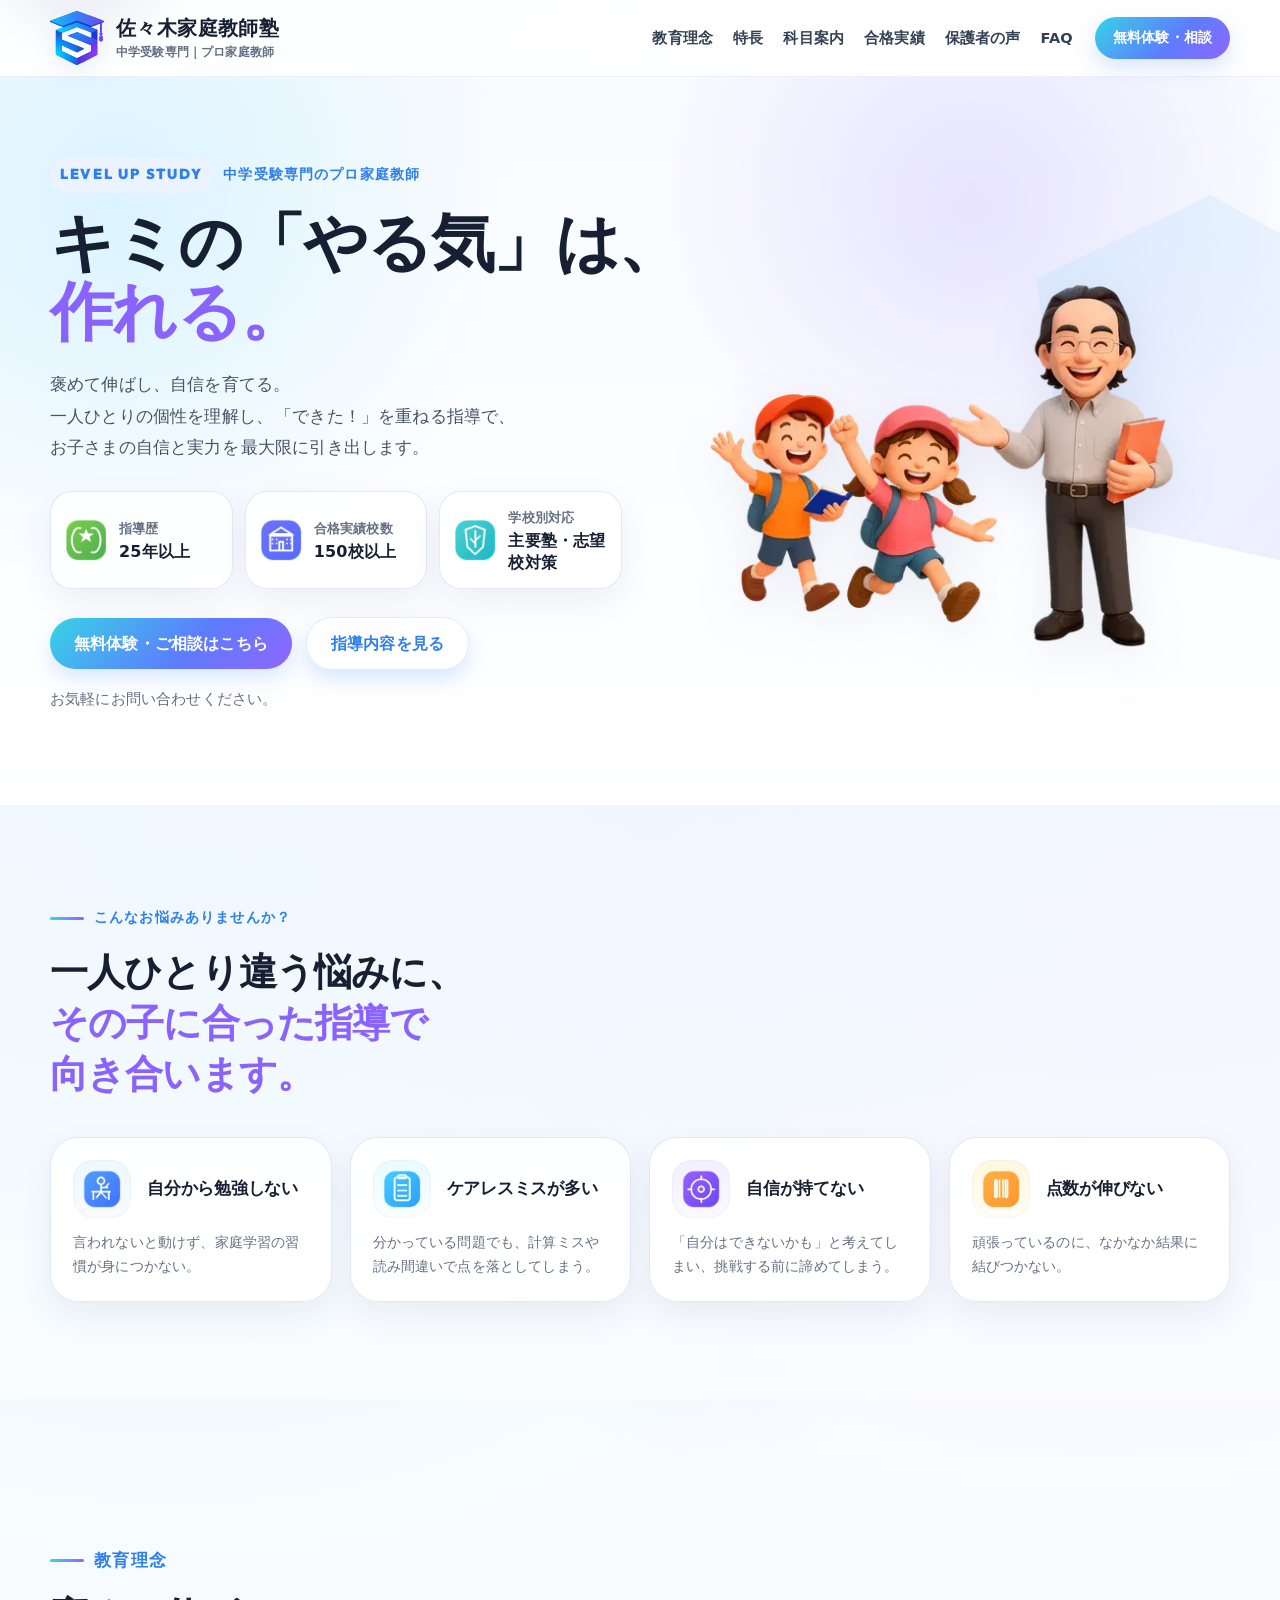
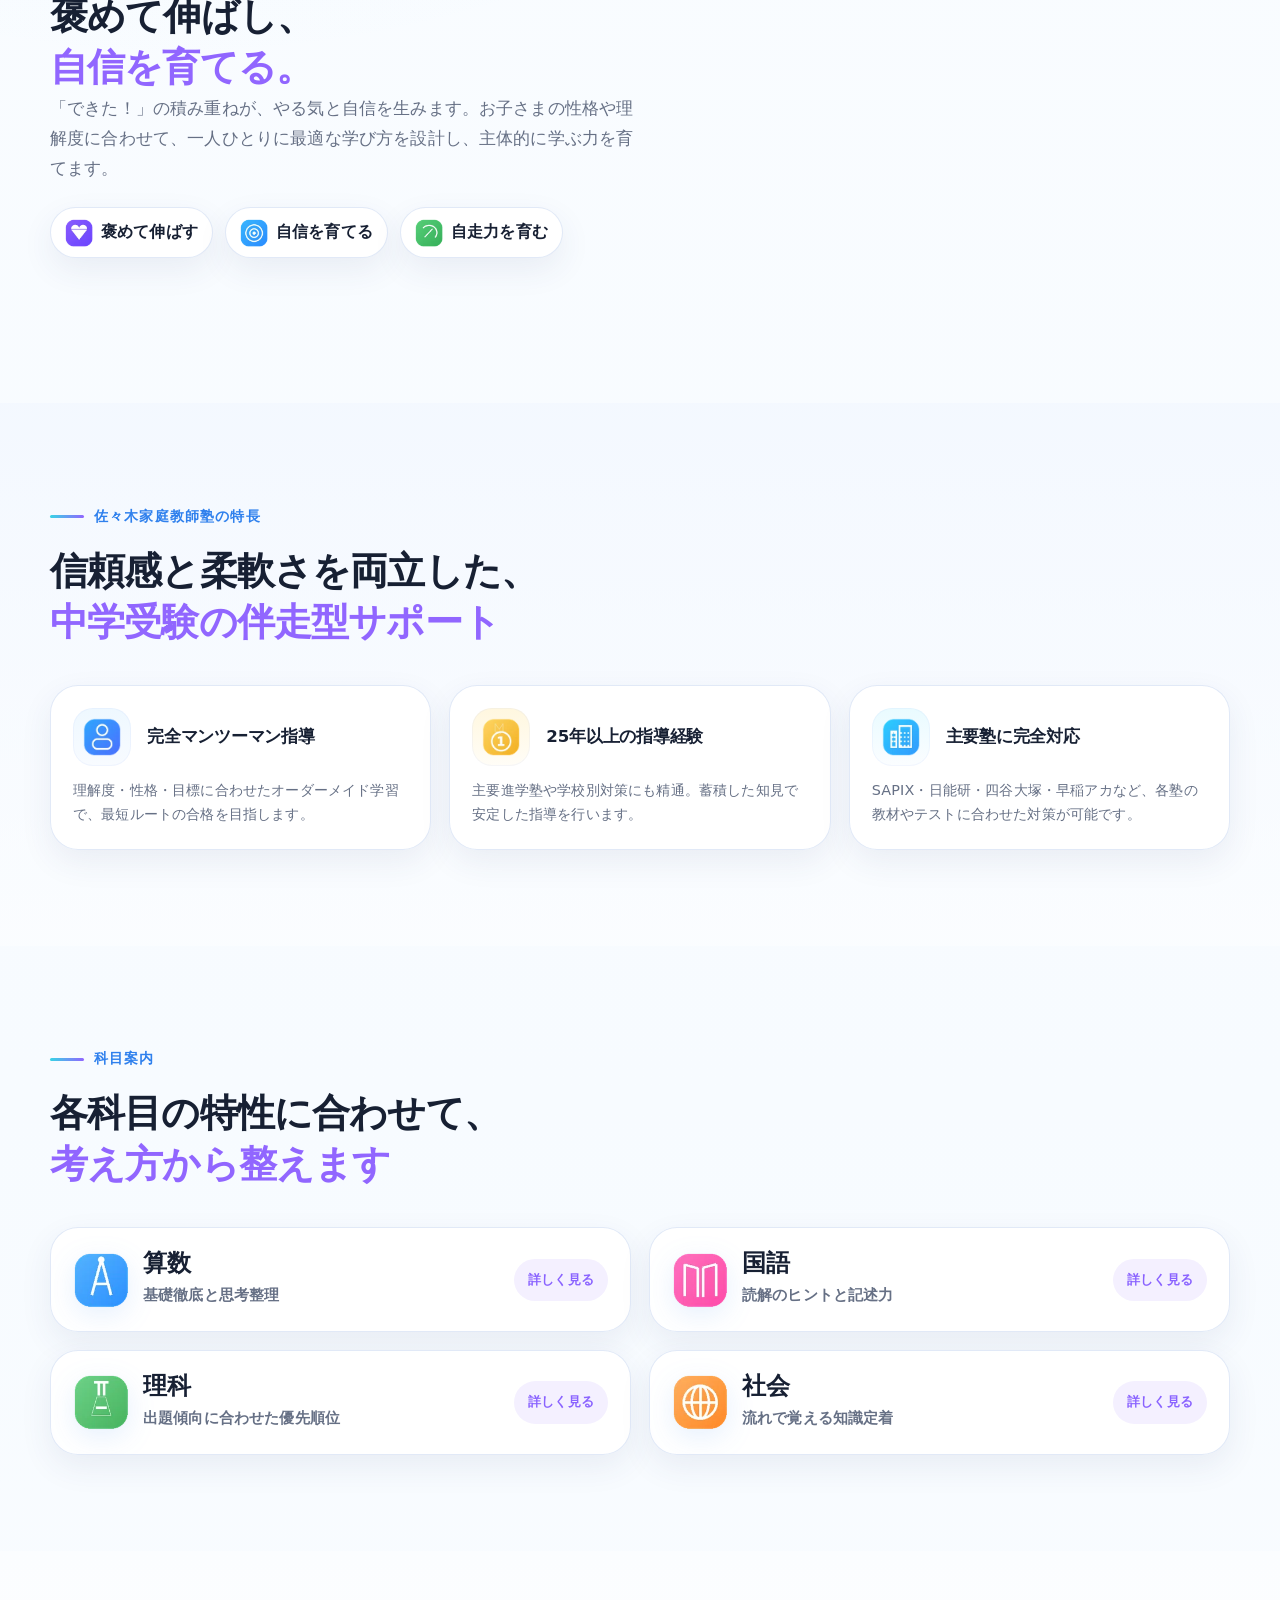
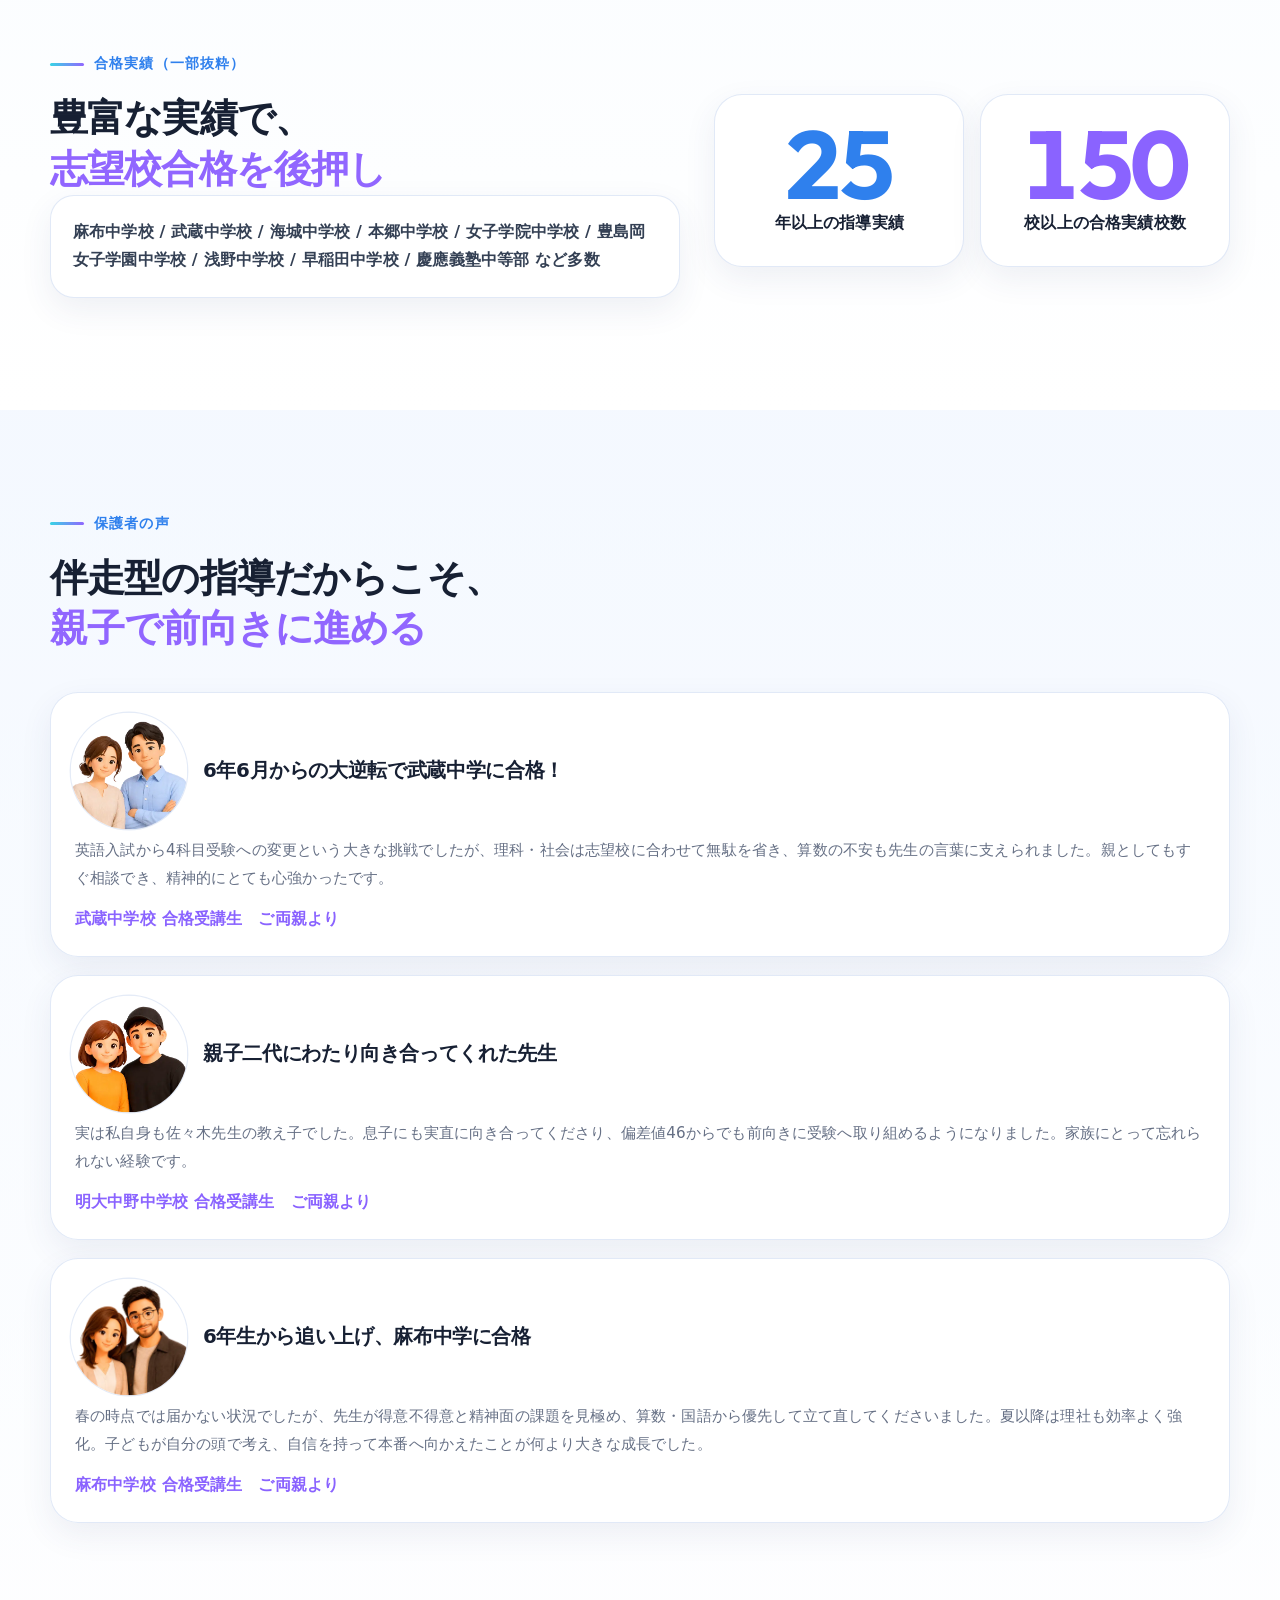
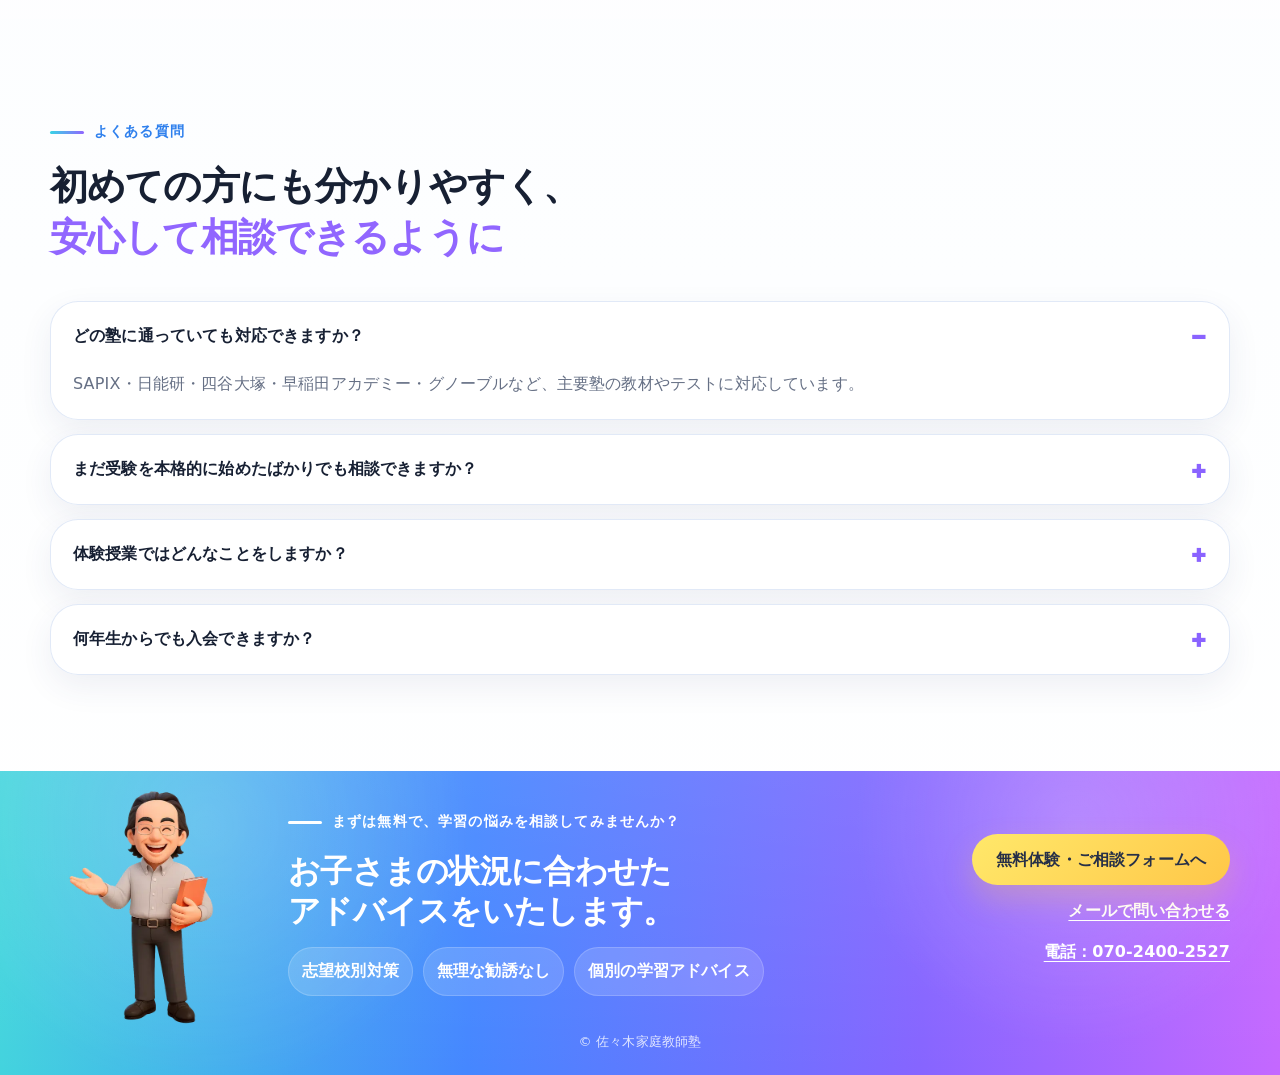
==== commit 4b20d1c8: "Add files via upload" ====
--- a/index.html
+++ b/index.html
@@ -7,6 +7,7 @@
   <meta name="description" content="褒めて伸ばし、自信を育てる。中学受験専門のプロ家庭教師・佐々木家庭教師塾。SAPIX・日能研・四谷大塚・早稲アカなど主要塾に対応し、志望校合格まで伴走します。">
   <meta name="format-detection" content="telephone=no">
   <meta property="og:type" content="website">
+  <meta property="og:site_name" content="佐々木家庭教師塾">
   <meta property="og:title" content="佐々木家庭教師塾｜中学受験専門のプロ家庭教師">
   <meta property="og:description" content="褒めて伸ばし、自信を育てる。中学受験の悩みに、一人ひとりに合った指導で向き合います。">
   <meta property="og:image" content="images/hero-people.webp">
@@ -14,10 +15,14 @@
   <link rel="preconnect" href="https://fonts.googleapis.com">
   <link rel="preconnect" href="https://fonts.gstatic.com" crossorigin>
   <link href="https://fonts.googleapis.com/css2?family=Outfit:wght@700;800;900&display=swap" rel="stylesheet">
-  <link rel="icon" href="images/favicon.webp" type="image/png">
-  <link rel="apple-touch-icon" href="images/favicon.webp">
   <link rel="stylesheet" href="css/style.css">
   <link rel="stylesheet" href="css/contact.css">
+  <link rel="icon" href="/favicon.ico" sizes="any">
+  <link rel="icon" href="/favicon.svg" type="image/svg+xml">
+  <link rel="icon" href="/favicon-48x48.png" sizes="48x48" type="image/png">
+  <link rel="icon" href="/favicon-96x96.png" sizes="96x96" type="image/png">
+  <link rel="apple-touch-icon" href="/apple-touch-icon.png">
+
   <link rel="preload" as="image" href="images/hero-visual-bg-sp.webp" media="(max-width: 760px)" fetchpriority="high">
   <link rel="preload" as="image" href="images/hero-people-sp.webp" media="(max-width: 760px)" fetchpriority="high">
   <link rel="preload" as="image" href="images/hero-visual-bg.webp" media="(min-width: 761px)" fetchpriority="high">
@@ -35,14 +40,22 @@
     "educationalCredentialAwarded":"中学受験対策"
   }
   </script>
+  <script type="application/ld+json">
+  {
+    "@context": "https://schema.org",
+    "@type": "WebSite",
+    "name": "佐々木家庭教師塾",
+    "alternateName": "中学受験専門の佐々木家庭教師塾",
+    "url": "https://chugakujuken-sasaki.github.io/"
+  }
+  </script>
 </head>
-<meta name="google-site-verification" content="xomRdmxP8uNI-L06XiIvuAXrKm8d9FwTzYv8mnKHXdg" />
-  <body>
+<body>
   <a class="skip-link" href="#main">本文へスキップ</a>
   <header class="site-header" data-header>
     <div class="container header-inner">
       <a href="#top" class="brand" aria-label="佐々木家庭教師塾 トップへ戻る">
-        <img src="images/logo-sasaki.webp" alt="" class="brand-mark" width="48" height="48">
+        <img src="images/logo-sasaki.svg" alt="" class="brand-mark" width="48" height="48">
         <span class="brand-text"><strong>佐々木家庭教師塾</strong><small>中学受験専門｜プロ家庭教師</small></span>
       </a>
       <nav class="pc-nav" aria-label="主要メニュー">
@@ -226,4 +239,4 @@
 
   <script src="js/script.js"></script>
 </body>
-</html>
+</html>
